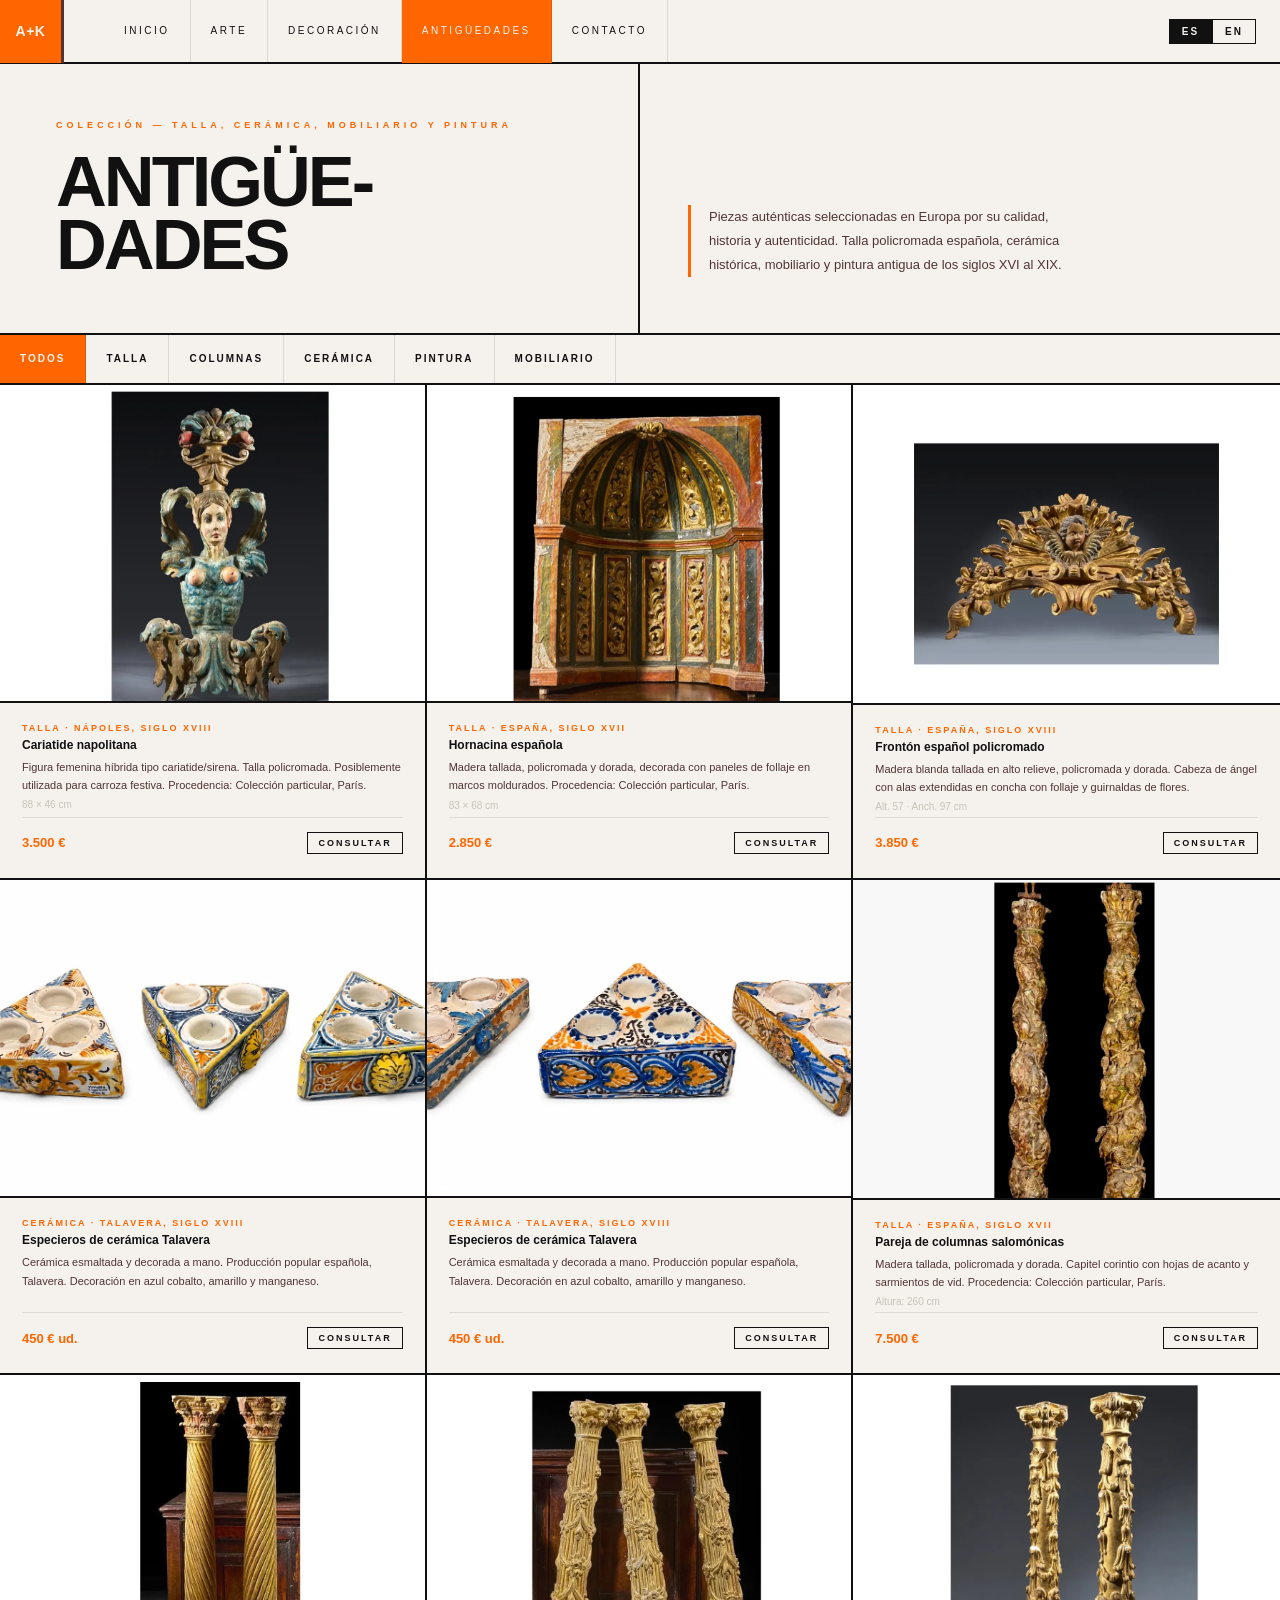
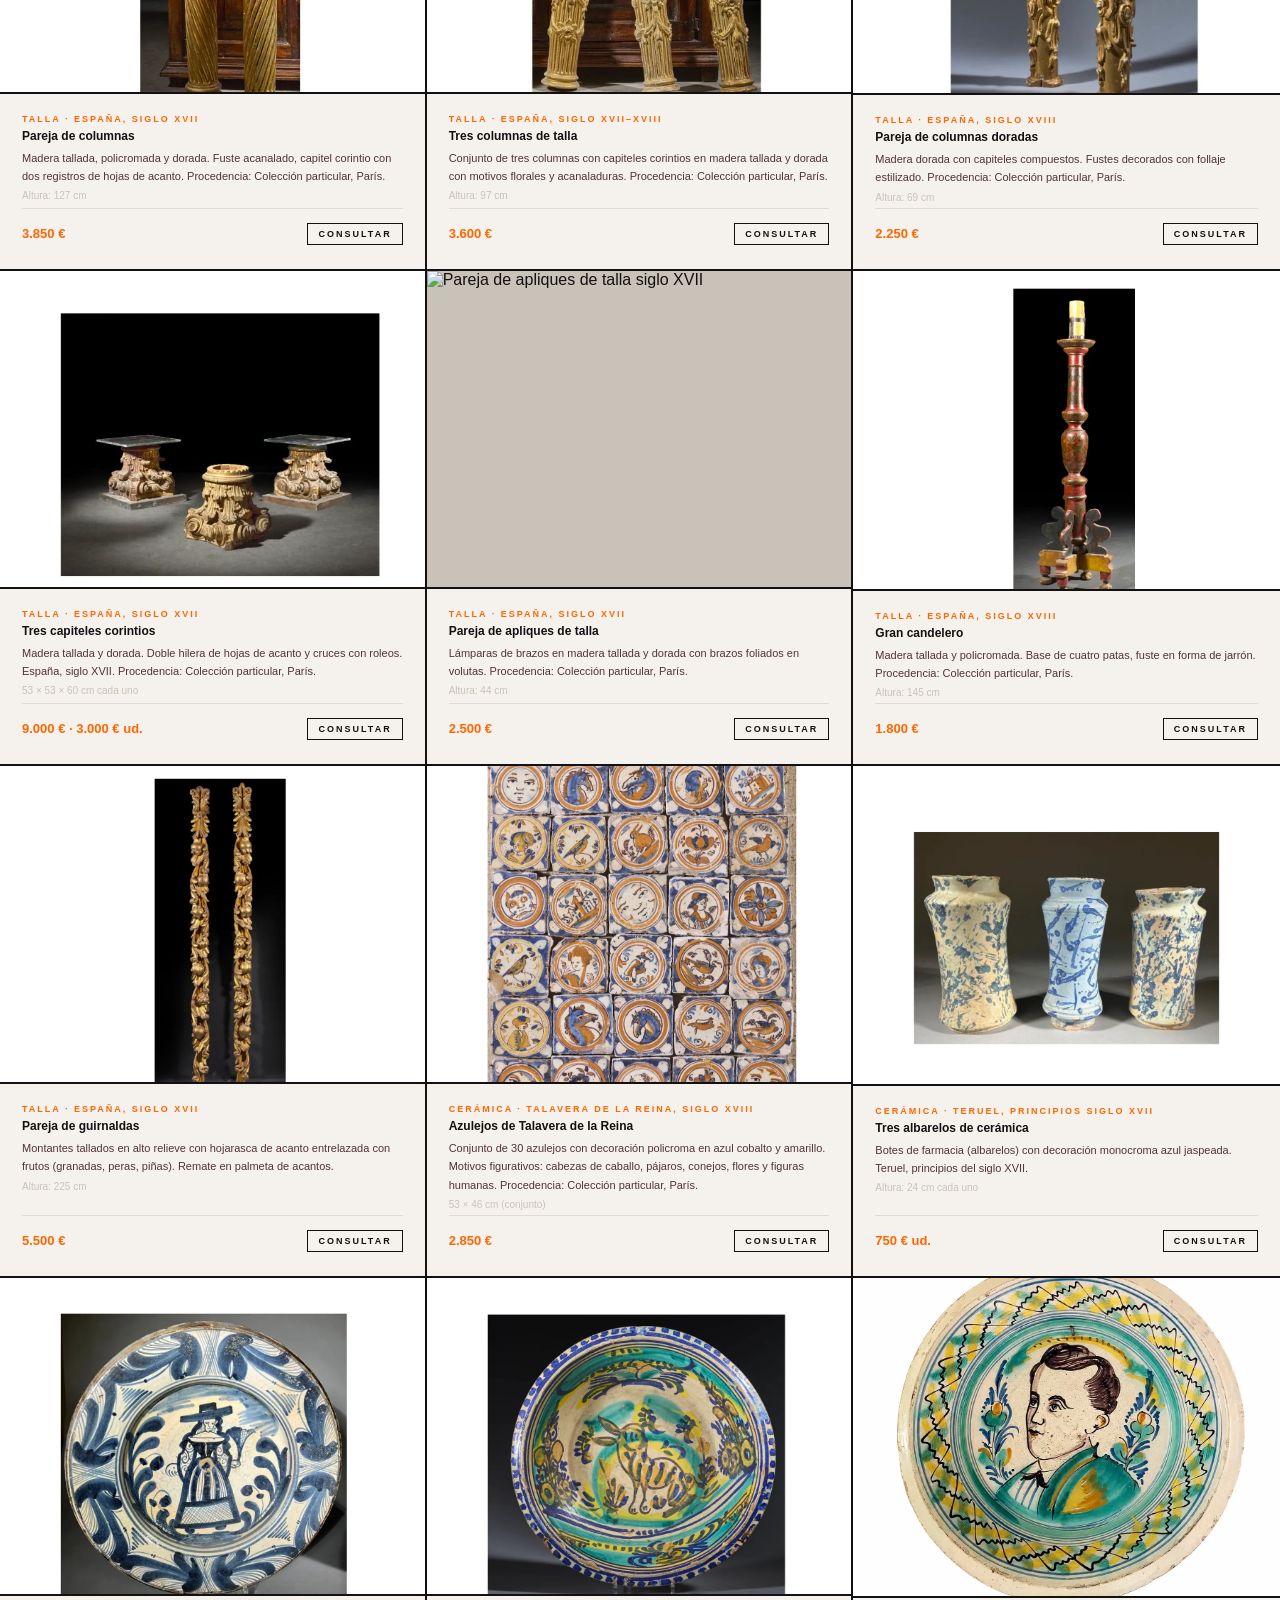
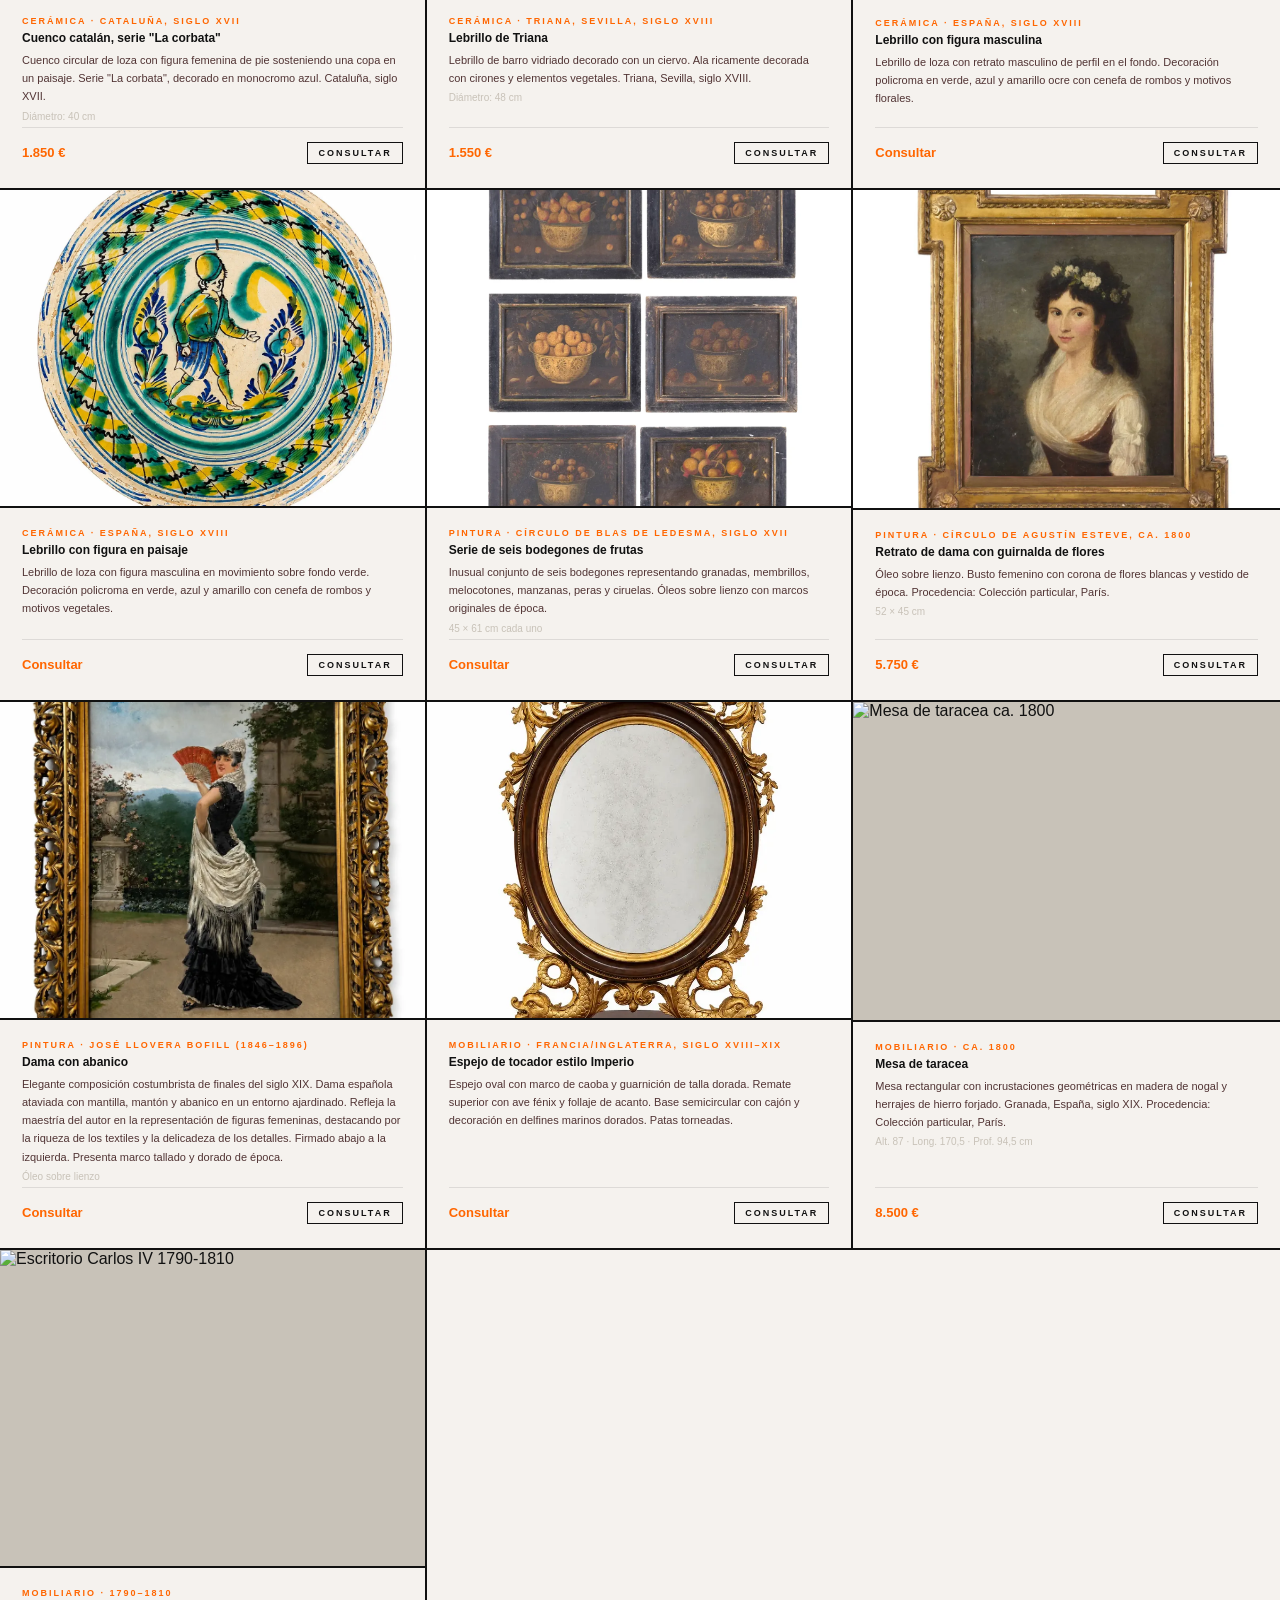
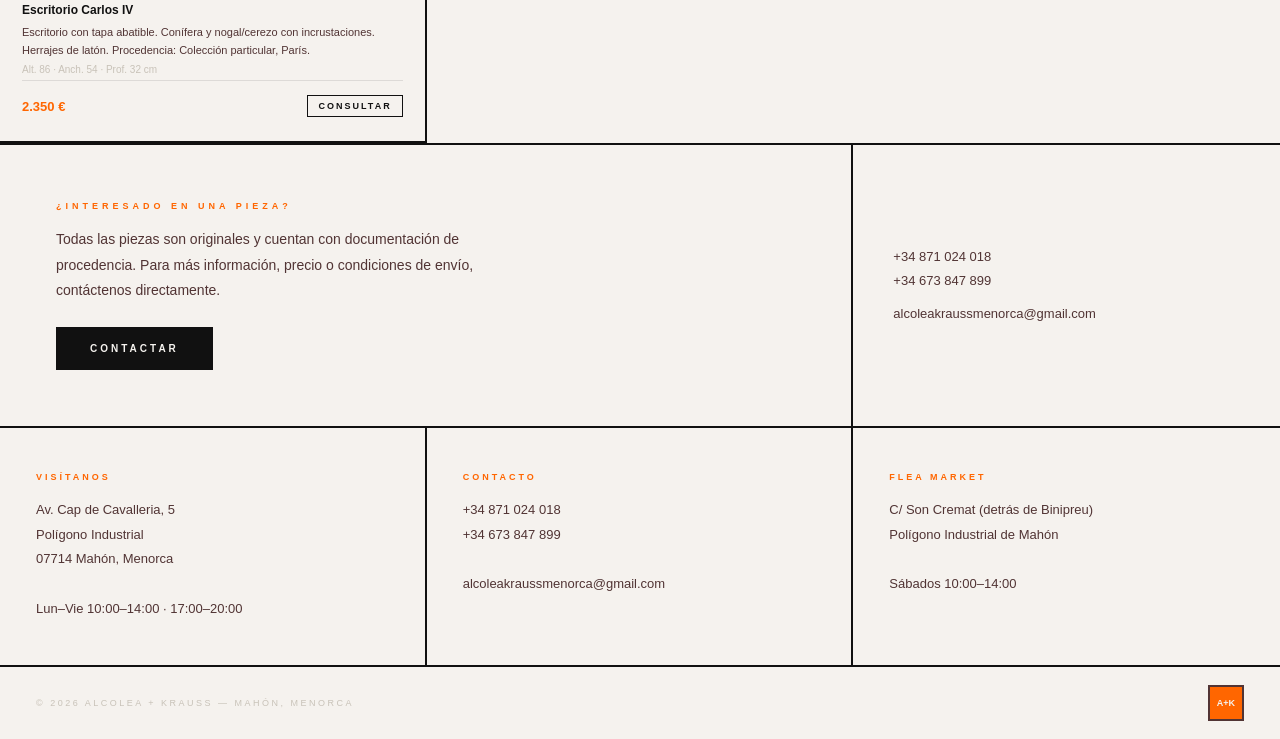
==== antiguedades.html @ 82b9f993 "Update antiguedades.html" ====
<!DOCTYPE html>
<html lang="es">
<head>
<meta charset="UTF-8">
<meta name="viewport" content="width=device-width, initial-scale=1.0">
<title>Antigüedades — Alcolea + Krauss · Mahón, Menorca</title>
<meta name="description" content="Talla policromada española, cerámica histórica, mobiliario y pintura antigua de los siglos XVI al XIX.">
<link rel="stylesheet" href="/style.css">
</head>
<body>

<nav>
  <a class="logo" href="/index.html"><span>A+K</span></a>
  <ul class="nav-links">
    <li><a href="/index.html">Inicio</a></li>
    <li><a href="/arte.html">Arte</a></li>
    <li><a href="/decoracion.html">Decoración</a></li>
    <li><a href="/antiguedades.html" class="active">Antigüedades</a></li>
    <li><a href="/contacto.html">Contacto</a></li>
  </ul>
  <div class="lang-toggle">
    <a href="/antiguedades.html" class="active">ES</a>
    <a href="/en/antiguedades.html">EN</a>
  </div>
</nav>

<section class="page-header">
  <div class="page-header-left">
    <span class="page-eyebrow">Colección — Talla, cerámica, mobiliario y pintura</span>
    <h1 class="page-title">ANTIGÜE­DADES</h1>
  </div>
  <div class="page-header-right">
    <p class="page-desc">Piezas auténticas seleccionadas en Europa por su calidad, historia y autenticidad. Talla policromada española, cerámica histórica, mobiliario y pintura antigua de los siglos XVI al XIX.</p>
  </div>
</section>

<div class="filter-bar">
  <button class="filter-btn active" data-filter="todos">Todos</button>
  <button class="filter-btn" data-filter="talla">Talla</button>
  <button class="filter-btn" data-filter="columnas">Columnas</button>
  <button class="filter-btn" data-filter="ceramica">Cerámica</button>
  <button class="filter-btn" data-filter="pintura">Pintura</button>
  <button class="filter-btn" data-filter="mobiliario">Mobiliario</button>
</div>

<div class="art-grid">

  <div class="art-card" data-cat="talla">
    <div class="art-img"><img src="/252_Talla_figura_1-2.webp" alt="Cariatide napolitana siglo XVIII"></div>
    <div class="art-info">
      <span class="art-cat">Talla · Nápoles, siglo XVIII</span>
      <span class="art-title-plain">Cariatide napolitana</span>
      <span class="art-desc">Figura femenina híbrida tipo cariatide/sirena. Talla policromada. Posiblemente utilizada para carroza festiva. Procedencia: Colección particular, París.</span>
      <span class="art-dims">88 × 46 cm</span>
      <div class="art-footer"><span class="art-price">3.500 €</span><a class="art-inquiry" href="/contacto.html">Consultar</a></div>
    </div>
  </div>

  <div class="art-card" data-cat="talla">
    <div class="art-img"><img src="/261_Hornacina_1.webp" alt="Hornacina española siglo XVII"></div>
    <div class="art-info">
      <span class="art-cat">Talla · España, siglo XVII</span>
      <span class="art-title-plain">Hornacina española</span>
      <span class="art-desc">Madera tallada, policromada y dorada, decorada con paneles de follaje en marcos moldurados. Procedencia: Colección particular, París.</span>
      <span class="art-dims">83 × 68 cm</span>
      <div class="art-footer"><span class="art-price">2.850 €</span><a class="art-inquiry" href="/contacto.html">Consultar</a></div>
    </div>
  </div>

  <div class="art-card" data-cat="talla">
    <div class="art-img"><img src="/Frontal_talla_XVIII_1.webp" alt="Frontón español policromado XVIII"></div>
    <div class="art-info">
      <span class="art-cat">Talla · España, siglo XVIII</span>
      <span class="art-title-plain">Frontón español policromado</span>
      <span class="art-desc">Madera blanda tallada en alto relieve, policromada y dorada. Cabeza de ángel con alas extendidas en concha con follaje y guirnaldas de flores.</span>
      <span class="art-dims">Alt. 57 · Anch. 97 cm</span>
      <div class="art-footer"><span class="art-price">3.850 €</span><a class="art-inquiry" href="/contacto.html">Consultar</a></div>
    </div>
  </div>

  <!-- ESPECIERO TALAVERA 1 -->
  <div class="art-card" data-cat="ceramica">
    <div class="art-img"><img src="/ChatGPT_Image_9_jun_2026__15_29_01.webp" alt="Especieros de cerámica Talavera siglo XVIII"></div>
    <div class="art-info">
      <span class="art-cat">Cerámica · Talavera, siglo XVIII</span>
      <span class="art-title-plain">Especieros de cerámica Talavera</span>
      <span class="art-desc">Cerámica esmaltada y decorada a mano. Producción popular española, Talavera. Decoración en azul cobalto, amarillo y manganeso.</span>
      <div class="art-footer"><span class="art-price">450 € ud.</span><a class="art-inquiry" href="/contacto.html">Consultar</a></div>
    </div>
  </div>

  <!-- ESPECIERO TALAVERA 2 -->
  <div class="art-card" data-cat="ceramica">
    <div class="art-img"><img src="/ChatGPT_Image_9_jun_2026__15_30_14.webp" alt="Especieros de cerámica Talavera siglo XVIII"></div>
    <div class="art-info">
      <span class="art-cat">Cerámica · Talavera, siglo XVIII</span>
      <span class="art-title-plain">Especieros de cerámica Talavera</span>
      <span class="art-desc">Cerámica esmaltada y decorada a mano. Producción popular española, Talavera. Decoración en azul cobalto, amarillo y manganeso.</span>
      <div class="art-footer"><span class="art-price">450 € ud.</span><a class="art-inquiry" href="/contacto.html">Consultar</a></div>
    </div>
  </div>

  <div class="art-card" data-cat="columnas">
    <div class="art-img"><img src="/264_columnas_salomonicas_260_cm_1.webp" alt="Columnas salomónicas siglo XVII"></div>
    <div class="art-info">
      <span class="art-cat">Talla · España, siglo XVII</span>
      <span class="art-title-plain">Pareja de columnas salomónicas</span>
      <span class="art-desc">Madera tallada, policromada y dorada. Capitel corintio con hojas de acanto y sarmientos de vid. Procedencia: Colección particular, París.</span>
      <span class="art-dims">Altura: 260 cm</span>
      <div class="art-footer"><span class="art-price">7.500 €</span><a class="art-inquiry" href="/contacto.html">Consultar</a></div>
    </div>
  </div>

  <div class="art-card" data-cat="columnas">
    <div class="art-img"><img src="/262_Columnas_126_cm_1.webp" alt="Pareja de columnas siglo XVII"></div>
    <div class="art-info">
      <span class="art-cat">Talla · España, siglo XVII</span>
      <span class="art-title-plain">Pareja de columnas</span>
      <span class="art-desc">Madera tallada, policromada y dorada. Fuste acanalado, capitel corintio con dos registros de hojas de acanto. Procedencia: Colección particular, París.</span>
      <span class="art-dims">Altura: 127 cm</span>
      <div class="art-footer"><span class="art-price">3.850 €</span><a class="art-inquiry" href="/contacto.html">Consultar</a></div>
    </div>
  </div>

  <div class="art-card" data-cat="columnas">
    <div class="art-img"><img src="/303_Tres_columnas_1.webp" alt="Tres columnas de talla siglo XVIII"></div>
    <div class="art-info">
      <span class="art-cat">Talla · España, siglo XVII–XVIII</span>
      <span class="art-title-plain">Tres columnas de talla</span>
      <span class="art-desc">Conjunto de tres columnas con capiteles corintios en madera tallada y dorada con motivos florales y acanaladuras. Procedencia: Colección particular, París.</span>
      <span class="art-dims">Altura: 97 cm</span>
      <div class="art-footer"><span class="art-price">3.600 €</span><a class="art-inquiry" href="/contacto.html">Consultar</a></div>
    </div>
  </div>

  <div class="art-card" data-cat="columnas">
    <div class="art-img"><img src="/285_Pareja_columnas_doradas_1.webp" alt="Pareja de columnas doradas siglo XVIII"></div>
    <div class="art-info">
      <span class="art-cat">Talla · España, siglo XVIII</span>
      <span class="art-title-plain">Pareja de columnas doradas</span>
      <span class="art-desc">Madera dorada con capiteles compuestos. Fustes decorados con follaje estilizado. Procedencia: Colección particular, París.</span>
      <span class="art-dims">Altura: 69 cm</span>
      <div class="art-footer"><span class="art-price">2.250 €</span><a class="art-inquiry" href="/contacto.html">Consultar</a></div>
    </div>
  </div>

  <div class="art-card" data-cat="columnas">
    <div class="art-img"><img src="/287_Tres_capiteles_1.webp" alt="Tres capiteles corintios siglo XVII"></div>
    <div class="art-info">
      <span class="art-cat">Talla · España, siglo XVII</span>
      <span class="art-title-plain">Tres capiteles corintios</span>
      <span class="art-desc">Madera tallada y dorada. Doble hilera de hojas de acanto y cruces con roleos. España, siglo XVII. Procedencia: Colección particular, París.</span>
      <span class="art-dims">53 × 53 × 60 cm cada uno</span>
      <div class="art-footer"><span class="art-price">9.000 € · 3.000 € ud.</span><a class="art-inquiry" href="/contacto.html">Consultar</a></div>
    </div>
  </div>

  <div class="art-card" data-cat="talla">
    <div class="art-img"><img src="/290_Apliques_talla.webp" alt="Pareja de apliques de talla siglo XVII"></div>
    <div class="art-info">
      <span class="art-cat">Talla · España, siglo XVII</span>
      <span class="art-title-plain">Pareja de apliques de talla</span>
      <span class="art-desc">Lámparas de brazos en madera tallada y dorada con brazos foliados en volutas. Procedencia: Colección particular, París.</span>
      <span class="art-dims">Altura: 44 cm</span>
      <div class="art-footer"><span class="art-price">2.500 €</span><a class="art-inquiry" href="/contacto.html">Consultar</a></div>
    </div>
  </div>

  <div class="art-card" data-cat="talla">
    <div class="art-img"><img src="/268_Candelero_1.webp" alt="Gran candelero siglo XVIII"></div>
    <div class="art-info">
      <span class="art-cat">Talla · España, siglo XVIII</span>
      <span class="art-title-plain">Gran candelero</span>
      <span class="art-desc">Madera tallada y policromada. Base de cuatro patas, fuste en forma de jarrón. Procedencia: Colección particular, París.</span>
      <span class="art-dims">Altura: 145 cm</span>
      <div class="art-footer"><span class="art-price">1.800 €</span><a class="art-inquiry" href="/contacto.html">Consultar</a></div>
    </div>
  </div>

  <div class="art-card" data-cat="talla">
    <div class="art-img"><img src="/2673_elementos_decorativos_1.webp" alt="Pareja de guirnaldas siglo XVII"></div>
    <div class="art-info">
      <span class="art-cat">Talla · España, siglo XVII</span>
      <span class="art-title-plain">Pareja de guirnaldas</span>
      <span class="art-desc">Montantes tallados en alto relieve con hojarasca de acanto entrelazada con frutos (granadas, peras, piñas). Remate en palmeta de acantos.</span>
      <span class="art-dims">Altura: 225 cm</span>
      <div class="art-footer"><span class="art-price">5.500 €</span><a class="art-inquiry" href="/contacto.html">Consultar</a></div>
    </div>
  </div>

  <div class="art-card" data-cat="ceramica">
    <div class="art-img"><img src="/278_Azulejos_Talavera.webp" alt="Azulejos de Talavera siglo XVIII"></div>
    <div class="art-info">
      <span class="art-cat">Cerámica · Talavera de la Reina, siglo XVIII</span>
      <span class="art-title-plain">Azulejos de Talavera de la Reina</span>
      <span class="art-desc">Conjunto de 30 azulejos con decoración policroma en azul cobalto y amarillo. Motivos figurativos: cabezas de caballo, pájaros, conejos, flores y figuras humanas. Procedencia: Colección particular, París.</span>
      <span class="art-dims">53 × 46 cm (conjunto)</span>
      <div class="art-footer"><span class="art-price">2.850 €</span><a class="art-inquiry" href="/contacto.html">Consultar</a></div>
    </div>
  </div>

  <div class="art-card" data-cat="ceramica">
    <div class="art-img"><img src="/Albarelos_Teruel_XVII.webp" alt="Tres albarelos de cerámica siglo XVII"></div>
    <div class="art-info">
      <span class="art-cat">Cerámica · Teruel, principios siglo XVII</span>
      <span class="art-title-plain">Tres albarelos de cerámica</span>
      <span class="art-desc">Botes de farmacia (albarelos) con decoración monocroma azul jaspeada. Teruel, principios del siglo XVII.</span>
      <span class="art-dims">Altura: 24 cm cada uno</span>
      <div class="art-footer"><span class="art-price">750 € ud.</span><a class="art-inquiry" href="/contacto.html">Consultar</a></div>
    </div>
  </div>

  <div class="art-card" data-cat="ceramica">
    <div class="art-img"><img src="/Cuenco_Catalan_XVII.webp" alt="Cuenco catalán serie La corbata siglo XVII"></div>
    <div class="art-info">
      <span class="art-cat">Cerámica · Cataluña, siglo XVII</span>
      <span class="art-title-plain">Cuenco catalán, serie "La corbata"</span>
      <span class="art-desc">Cuenco circular de loza con figura femenina de pie sosteniendo una copa en un paisaje. Serie "La corbata", decorado en monocromo azul. Cataluña, siglo XVII.</span>
      <span class="art-dims">Diámetro: 40 cm</span>
      <div class="art-footer"><span class="art-price">1.850 €</span><a class="art-inquiry" href="/contacto.html">Consultar</a></div>
    </div>
  </div>

  <div class="art-card" data-cat="ceramica">
    <div class="art-img"><img src="/Lebrillo_Talavera_XVIII.webp" alt="Lebrillo de Triana siglo XVIII"></div>
    <div class="art-info">
      <span class="art-cat">Cerámica · Triana, Sevilla, siglo XVIII</span>
      <span class="art-title-plain">Lebrillo de Triana</span>
      <span class="art-desc">Lebrillo de barro vidriado decorado con un ciervo. Ala ricamente decorada con cirones y elementos vegetales. Triana, Sevilla, siglo XVIII.</span>
      <span class="art-dims">Diámetro: 48 cm</span>
      <div class="art-footer"><span class="art-price">1.550 €</span><a class="art-inquiry" href="/contacto.html">Consultar</a></div>
    </div>
  </div>

  <div class="art-card" data-cat="ceramica">
    <div class="art-img"><img src="/lebrillo033.webp" alt="Lebrillo español con figura masculina siglo XVIII"></div>
    <div class="art-info">
      <span class="art-cat">Cerámica · España, siglo XVIII</span>
      <span class="art-title-plain">Lebrillo con figura masculina</span>
      <span class="art-desc">Lebrillo de loza con retrato masculino de perfil en el fondo. Decoración policroma en verde, azul y amarillo ocre con cenefa de rombos y motivos florales.</span>
      <div class="art-footer"><span class="art-price">Consultar</span><a class="art-inquiry" href="/contacto.html">Consultar</a></div>
    </div>
  </div>

  <div class="art-card" data-cat="ceramica">
    <div class="art-img"><img src="/lebrillooo4.webp" alt="Lebrillo español con figura en paisaje siglo XVIII"></div>
    <div class="art-info">
      <span class="art-cat">Cerámica · España, siglo XVIII</span>
      <span class="art-title-plain">Lebrillo con figura en paisaje</span>
      <span class="art-desc">Lebrillo de loza con figura masculina en movimiento sobre fondo verde. Decoración policroma en verde, azul y amarillo con cenefa de rombos y motivos vegetales.</span>
      <div class="art-footer"><span class="art-price">Consultar</span><a class="art-inquiry" href="/contacto.html">Consultar</a></div>
    </div>
  </div>

  <div class="art-card" data-cat="pintura">
    <div class="art-img"><img src="/bodegones.webp" alt="Serie de seis bodegones de frutas siglo XVII"></div>
    <div class="art-info">
      <span class="art-cat">Pintura · Círculo de Blas de Ledesma, siglo XVII</span>
      <span class="art-title-plain">Serie de seis bodegones de frutas</span>
      <span class="art-desc">Inusual conjunto de seis bodegones representando granadas, membrillos, melocotones, manzanas, peras y ciruelas. Óleos sobre lienzo con marcos originales de época.</span>
      <span class="art-dims">45 × 61 cm cada uno</span>
      <div class="art-footer"><span class="art-price">Consultar</span><a class="art-inquiry" href="/contacto.html">Consultar</a></div>
    </div>
  </div>

  <div class="art-card" data-cat="pintura">
    <div class="art-img"><img src="/224_Agustin_Esteve.webp" alt="Retrato de dama con guirnalda ca. 1800"></div>
    <div class="art-info">
      <span class="art-cat">Pintura · Círculo de Agustín Esteve, ca. 1800</span>
      <span class="art-title-plain">Retrato de dama con guirnalda de flores</span>
      <span class="art-desc">Óleo sobre lienzo. Busto femenino con corona de flores blancas y vestido de época. Procedencia: Colección particular, París.</span>
      <span class="art-dims">52 × 45 cm</span>
      <div class="art-footer"><span class="art-price">5.750 €</span><a class="art-inquiry" href="/contacto.html">Consultar</a></div>
    </div>
  </div>

  <div class="art-card" data-cat="pintura">
    <div class="art-img"><img src="/ChatGPT_Image_9_jun_2026__15_27_34.webp" alt="José Llovera Bofill - Dama con abanico"></div>
    <div class="art-info">
      <span class="art-cat">Pintura · José Llovera Bofill (1846–1896)</span>
      <span class="art-title-plain">Dama con abanico</span>
      <span class="art-desc">Elegante composición costumbrista de finales del siglo XIX. Dama española ataviada con mantilla, mantón y abanico en un entorno ajardinado. Refleja la maestría del autor en la representación de figuras femeninas, destacando por la riqueza de los textiles y la delicadeza de los detalles. Firmado abajo a la izquierda. Presenta marco tallado y dorado de época.</span>
      <span class="art-dims">Óleo sobre lienzo</span>
      <div class="art-footer"><span class="art-price">Consultar</span><a class="art-inquiry" href="/contacto.html">Consultar</a></div>
    </div>
  </div>

  <div class="art-card" data-cat="mobiliario">
    <div class="art-img"><img src="/ChatGPT_Image_8_jun_2026__19_26_58.webp" alt="Espejo de tocador estilo Imperio siglo XVIII-XIX"></div>
    <div class="art-info">
      <span class="art-cat">Mobiliario · Francia/Inglaterra, siglo XVIII–XIX</span>
      <span class="art-title-plain">Espejo de tocador estilo Imperio</span>
      <span class="art-desc">Espejo oval con marco de caoba y guarnición de talla dorada. Remate superior con ave fénix y follaje de acanto. Base semicircular con cajón y decoración en delfines marinos dorados. Patas torneadas.</span>
      <div class="art-footer"><span class="art-price">Consultar</span><a class="art-inquiry" href="/contacto.html">Consultar</a></div>
    </div>
  </div>

  <div class="art-card" data-cat="mobiliario">
    <div class="art-img"><img src="/310_Mesa_taracea.webp" alt="Mesa de taracea ca. 1800"></div>
    <div class="art-info">
      <span class="art-cat">Mobiliario · Ca. 1800</span>
      <span class="art-title-plain">Mesa de taracea</span>
      <span class="art-desc">Mesa rectangular con incrustaciones geométricas en madera de nogal y herrajes de hierro forjado. Granada, España, siglo XIX. Procedencia: Colección particular, París.</span>
      <span class="art-dims">Alt. 87 · Long. 170,5 · Prof. 94,5 cm</span>
      <div class="art-footer"><span class="art-price">8.500 €</span><a class="art-inquiry" href="/contacto.html">Consultar</a></div>
    </div>
  </div>

  <div class="art-card" data-cat="mobiliario">
    <div class="art-img"><img src="/325_Escritorio_pe.webp" alt="Escritorio Carlos IV 1790-1810"></div>
    <div class="art-info">
      <span class="art-cat">Mobiliario · 1790–1810</span>
      <span class="art-title-plain">Escritorio Carlos IV</span>
      <span class="art-desc">Escritorio con tapa abatible. Conífera y nogal/cerezo con incrustaciones. Herrajes de latón. Procedencia: Colección particular, París.</span>
      <span class="art-dims">Alt. 86 · Anch. 54 · Prof. 32 cm</span>
      <div class="art-footer"><span class="art-price">2.350 €</span><a class="art-inquiry" href="/contacto.html">Consultar</a></div>
    </div>
  </div>

</div>

<section class="contact-strip">
  <div class="contact-text">
    <span class="contact-label">¿Interesado en una pieza?</span>
    <p class="contact-body">Todas las piezas son originales y cuentan con documentación de procedencia. Para más información, precio o condiciones de envío, contáctenos directamente.</p>
    <a class="contact-cta" href="/contacto.html">Contactar</a>
  </div>
  <div class="contact-side">
    <p class="contact-detail">+34 871 024 018<br>+34 673 847 899</p>
    <p class="contact-detail">alcoleakraussmenorca@gmail.com</p>
  </div>
</section>

<footer>
  <div class="footer-grid">
    <div class="footer-col"><span class="footer-label">Visítanos</span><p class="footer-text">Av. Cap de Cavalleria, 5<br>Polígono Industrial<br>07714 Mahón, Menorca<br><br>Lun–Vie 10:00–14:00 · 17:00–20:00</p></div>
    <div class="footer-col"><span class="footer-label">Contacto</span><p class="footer-text">+34 871 024 018<br>+34 673 847 899<br><br>alcoleakraussmenorca@gmail.com</p></div>
    <div class="footer-col"><span class="footer-label">Flea Market</span><p class="footer-text">C/ Son Cremat (detrás de Binipreu)<br>Polígono Industrial de Mahón<br><br>Sábados 10:00–14:00</p></div>
  </div>
  <div class="footer-bottom">
    <span class="footer-bottom-text">© 2026 Alcolea + Krauss — Mahón, Menorca</span>
    <a href="/index.html" class="footer-logo"><span>A+K</span></a>
  </div>
</footer>

<script>
  const btns = document.querySelectorAll('.filter-btn');
  const cards = document.querySelectorAll('.art-card');
  btns.forEach(btn => {
    btn.addEventListener('click', () => {
      btns.forEach(b => b.classList.remove('active'));
      btn.classList.add('active');
      const filter = btn.dataset.filter;
      cards.forEach(card => {
        card.style.display = (filter === 'todos' || card.dataset.cat === filter) ? '' : 'none';
      });
    });
  });
</script>

</body>
</html>
---- style.css ----
*, *::before, *::after { box-sizing: border-box; margin: 0; padding: 0; }
:root { --orange: #FF6600; --burgundy: #513434; --black: #111111; --white: #F5F2EE; --mid: #C8C2B8; --light: #E8E4DE; }
html { scroll-behavior: smooth; }
body { font-family: 'Helvetica Neue', Helvetica, Arial, sans-serif; background: var(--white); color: var(--black); overflow-x: hidden; }
nav { display: flex; align-items: center; height: 64px; border-bottom: 2px solid var(--black); background: var(--white); position: sticky; top: 0; z-index: 100; }
.logo { width: 64px; height: 64px; min-width: 64px; background: var(--orange); border-right: 3px solid var(--burgundy); display: flex; align-items: center; justify-content: center; flex-shrink: 0; text-decoration: none; }
.logo span { font-weight: 900; font-size: 14px; color: var(--white); letter-spacing: 0.5px; }
.nav-links { display: flex; list-style: none; margin-left: 40px; flex: 1; }
.nav-links a { display: block; padding: 0 20px; height: 64px; line-height: 64px; font-size: 10px; font-weight: 500; letter-spacing: 2.5px; text-transform: uppercase; color: var(--black); text-decoration: none; border-right: 1px solid rgba(17,17,17,0.12); transition: background 0.12s, color 0.12s; }
.nav-links a:hover, .nav-links a.active { background: var(--orange); color: var(--white); }
.lang-toggle { display: flex; font-size: 10px; font-weight: 700; letter-spacing: 2px; margin-right: 24px; }
.lang-toggle a { padding: 6px 12px; border: 1px solid var(--black); text-decoration: none; color: var(--black); transition: background 0.12s, color 0.12s; }
.lang-toggle a.active { background: var(--black); color: var(--white); }
.lang-toggle a:hover:not(.active) { background: var(--orange); color: var(--white); border-color: var(--orange); }
.page-header { display: grid; grid-template-columns: 1fr 1fr; border-bottom: 2px solid var(--black); }
.page-header-left { padding: 56px; border-right: 2px solid var(--black); }
.page-eyebrow { font-size: 9px; letter-spacing: 4px; text-transform: uppercase; color: var(--orange); font-weight: 700; display: block; margin-bottom: 20px; }
.page-title { font-size: clamp(40px, 5.5vw, 72px); font-weight: 900; letter-spacing: -3px; line-height: 0.9; color: var(--black); }
.page-header-right { padding: 56px 48px; display: flex; flex-direction: column; justify-content: flex-end; }
.page-desc { font-size: 13px; line-height: 1.85; color: var(--burgundy); max-width: 380px; border-left: 3px solid var(--orange); padding-left: 18px; }
.filter-bar { display: flex; border-bottom: 2px solid var(--black); overflow-x: auto; }
.filter-btn { padding: 0 20px; height: 48px; line-height: 48px; font-size: 10px; font-weight: 700; letter-spacing: 2px; text-transform: uppercase; border: none; background: none; cursor: pointer; border-right: 1px solid rgba(17,17,17,0.12); white-space: nowrap; transition: background 0.12s, color 0.12s; color: var(--black); font-family: inherit; }
.filter-btn:hover, .filter-btn.active { background: var(--orange); color: var(--white); }
.art-grid { display: grid; grid-template-columns: repeat(3, 1fr); }
.art-card { border-right: 2px solid var(--black); border-bottom: 2px solid var(--black); cursor: pointer; transition: background 0.12s; display: flex; flex-direction: column; }
.art-card:nth-child(3n) { border-right: none; }
.art-card:hover { background: var(--light); }
.art-img { width: 100%; aspect-ratio: 4/3; background: var(--mid); display: flex; align-items: center; justify-content: center; border-bottom: 2px solid var(--black); overflow: hidden; }
.art-img img { width: 100%; height: 100%; object-fit: cover; object-position: center; }
.thumb-strip { display: flex; border-top: 1px solid rgba(17,17,17,0.1); }
.thumb { flex: 1; aspect-ratio: 1; background: var(--light); overflow: hidden; border-right: 1px solid rgba(17,17,17,0.1); }
.thumb:last-child { border-right: none; }
.thumb img { width: 100%; height: 100%; object-fit: cover; }
.art-info { padding: 20px 22px 24px; flex: 1; display: flex; flex-direction: column; gap: 5px; }
.art-cat { font-size: 9px; letter-spacing: 2px; text-transform: uppercase; color: var(--orange); font-weight: 700; }
.art-artist { font-size: 11px; font-weight: 900; letter-spacing: 1.5px; text-transform: uppercase; color: var(--black); }
.art-dates { font-size: 10px; color: var(--mid); font-weight: 500; }
.art-title { font-size: 13px; font-style: italic; color: var(--burgundy); line-height: 1.4; margin-top: 2px; }
.art-title-plain { font-size: 12px; font-weight: 900; color: var(--black); line-height: 1.25; }
.art-technique { font-size: 11px; color: var(--burgundy); line-height: 1.5; }
.art-dims { font-size: 10px; color: var(--mid); font-weight: 500; }
.art-edition { font-size: 10px; color: var(--burgundy); font-style: italic; }
.art-desc { font-size: 11px; color: var(--burgundy); line-height: 1.65; }
.art-footer { display: flex; justify-content: space-between; align-items: center; margin-top: auto; padding-top: 14px; border-top: 1px solid rgba(17,17,17,0.1); }
.art-price { font-size: 13px; font-weight: 900; color: var(--orange); }
.art-inquiry { font-size: 9px; font-weight: 700; letter-spacing: 2px; text-transform: uppercase; color: var(--black); border: 1px solid var(--black); padding: 5px 10px; text-decoration: none; transition: background 0.12s, color 0.12s; display: inline-block; }
.art-card:hover .art-inquiry { background: var(--orange); color: var(--white); border-color: var(--orange); }
.contact-strip { display: grid; grid-template-columns: 2fr 1fr; border-top: 2px solid var(--black); }
.contact-text { padding: 56px; border-right: 2px solid var(--black); }
.contact-label { font-size: 9px; letter-spacing: 4px; text-transform: uppercase; color: var(--orange); font-weight: 700; display: block; margin-bottom: 16px; }
.contact-body { font-size: 14px; line-height: 1.8; color: var(--burgundy); max-width: 480px; }
.contact-cta { display: inline-block; margin-top: 24px; padding: 14px 32px; background: var(--black); color: var(--white); font-size: 10px; font-weight: 700; letter-spacing: 3px; text-transform: uppercase; text-decoration: none; border: 2px solid var(--black); transition: background 0.12s; }
.contact-cta:hover { background: var(--orange); border-color: var(--orange); }
.contact-side { padding: 56px 40px; display: flex; flex-direction: column; justify-content: center; gap: 8px; }
.contact-detail { font-size: 13px; line-height: 1.9; color: var(--burgundy); }
footer { border-top: 2px solid var(--black); background: var(--white); }
.footer-grid { display: grid; grid-template-columns: 1fr 1fr 1fr; }
.footer-col { padding: 44px 36px; border-right: 2px solid var(--black); }
.footer-col:last-child { border-right: none; }
.footer-label { font-size: 9px; letter-spacing: 3px; text-transform: uppercase; color: var(--orange); font-weight: 700; display: block; margin-bottom: 16px; }
.footer-text { font-size: 13px; line-height: 1.9; color: var(--burgundy); }
.footer-bottom { border-top: 2px solid var(--black); padding: 18px 36px; display: flex; justify-content: space-between; align-items: center; background: var(--white); }
.footer-bottom-text { font-size: 9px; letter-spacing: 2.5px; text-transform: uppercase; color: var(--mid); }
.footer-logo { width: 36px; height: 36px; background: var(--orange); border: 2px solid var(--burgundy); display: flex; align-items: center; justify-content: center; text-decoration: none; }
.footer-logo span { font-size: 9px; font-weight: 900; color: var(--white); }
.hero { display: grid; grid-template-columns: 1fr 1fr; min-height: calc(100vh - 64px); border-bottom: 2px solid var(--black); }
.hero-left { padding: 72px 56px; display: flex; flex-direction: column; justify-content: center; align-items: flex-start; border-right: 2px solid var(--black); gap: 36px; }
.hero-eyebrow { font-size: 10px; letter-spacing: 3.5px; text-transform: uppercase; color: var(--burgundy); font-weight: 500; }
.hero-tagline { font-size: clamp(36px, 4.5vw, 58px); font-weight: 900; line-height: 1; letter-spacing: -2px; color: var(--black); }
.hero-tagline .accent { color: var(--orange); }
.hero-subtitle { font-size: 13px; line-height: 1.85; color: var(--burgundy); max-width: 340px; border-left: 3px solid var(--orange); padding-left: 18px; }
.hero-cta { display: inline-block; padding: 15px 36px; background: var(--black); color: var(--white); font-size: 10px; font-weight: 700; letter-spacing: 3px; text-transform: uppercase; text-decoration: none; border: 2px solid var(--black); transition: background 0.12s; }
.hero-cta:hover { background: var(--orange); border-color: var(--orange); }
.hero-right { display: grid; grid-template-rows: 2fr 1fr; }
.hero-img-main { background: var(--burgundy); border-bottom: 2px solid var(--black); min-height: 280px; }
.hero-img-row { display: grid; grid-template-columns: 1fr 1fr; }
.img-cell { background: var(--mid); min-height: 160px; }
.img-cell:first-child { border-right: 2px solid var(--black); }
.categories { display: grid; grid-template-columns: repeat(3, 1fr); border-bottom: 2px solid var(--black); }
.cat-item { padding: 44px 36px; border-right: 2px solid var(--black); transition: background 0.12s; display: flex; flex-direction: column; gap: 12px; text-decoration: none; }
.cat-item:last-child { border-right: none; }
.cat-item:hover { background: var(--orange); }
.cat-item:hover .cat-num, .cat-item:hover .cat-title, .cat-item:hover .cat-desc, .cat-item:hover .cat-arrow { color: var(--white); }
.cat-num { font-size: 9px; letter-spacing: 3px; color: var(--mid); font-weight: 700; }
.cat-title { font-size: 26px; font-weight: 900; letter-spacing: -0.5px; color: var(--black); line-height: 1; }
.cat-desc { font-size: 12px; line-height: 1.75; color: var(--burgundy); flex: 1; }
.cat-arrow { font-size: 20px; color: var(--black); align-self: flex-end; }
.about { display: grid; grid-template-columns: 3fr 1fr; border-bottom: 2px solid var(--black); }
.about-text { padding: 72px 56px; border-right: 2px solid var(--black); }
.about-label { font-size: 9px; letter-spacing: 4px; text-transform: uppercase; color: var(--orange); font-weight: 700; display: block; margin-bottom: 28px; }
.about-body { font-size: 15px; line-height: 1.9; color: var(--burgundy); max-width: 520px; }
.about-body strong { color: var(--black); font-weight: 700; }
.about-side { display: flex; flex-direction: column; }
.about-stat { flex: 1; padding: 36px 32px; border-bottom: 2px solid var(--black); display: flex; flex-direction: column; justify-content: center; }
.about-stat:last-child { border-bottom: none; }
.stat-num { font-size: 40px; font-weight: 900; color: var(--orange); line-height: 1; letter-spacing: -2px; }
.stat-label { font-size: 9px; letter-spacing: 2.5px; text-transform: uppercase; color: var(--burgundy); font-weight: 700; margin-top: 6px; }
@keyframes fadeUp { from { opacity: 0; transform: translateY(14px); } to { opacity: 1; transform: translateY(0); } }
.hero-eyebrow { animation: fadeUp 0.4s 0.00s ease both; }
.hero-tagline { animation: fadeUp 0.4s 0.08s ease both; }
.hero-subtitle { animation: fadeUp 0.4s 0.16s ease both; }
.hero-cta { animation: fadeUp 0.4s 0.24s ease both; }
.contact-main { display: grid; grid-template-columns: 1fr 1fr; border-bottom: 2px solid var(--black); }
.form-section { padding: 64px 56px; border-right: 2px solid var(--black); }
.form-label-section { font-size: 9px; letter-spacing: 4px; text-transform: uppercase; color: var(--orange); font-weight: 700; display: block; margin-bottom: 32px; }
.form-group { margin-bottom: 24px; }
.form-group label { display: block; font-size: 10px; font-weight: 700; letter-spacing: 2px; text-transform: uppercase; color: var(--burgundy); margin-bottom: 8px; }
.form-group input, .form-group select, .form-group textarea { width: 100%; padding: 14px 16px; font-family: 'Helvetica Neue', Helvetica, Arial, sans-serif; font-size: 13px; color: var(--black); background: var(--white); border: 2px solid var(--black); outline: none; transition: border-color 0.12s; appearance: none; -webkit-appearance: none; }
.form-group input:focus, .form-group select:focus, .form-group textarea:focus { border-color: var(--orange); }
.form-group textarea { resize: vertical; min-height: 120px; }
.form-group select { background-image: url("data:image/svg+xml,%3Csvg xmlns='http://www.w3.org/2000/svg' width='12' height='8' viewBox='0 0 12 8'%3E%3Cpath d='M1 1l5 5 5-5' stroke='%23111' stroke-width='2' fill='none'/%3E%3C/svg%3E"); background-repeat: no-repeat; background-position: right 16px center; padding-right: 40px; cursor: pointer; }
.form-row { display: grid; grid-template-columns: 1fr 1fr; gap: 16px; }
.form-submit { width: 100%; padding: 18px; background: var(--black); color: var(--white); font-family: 'Helvetica Neue', Helvetica, Arial, sans-serif; font-size: 11px; font-weight: 700; letter-spacing: 3px; text-transform: uppercase; border: 2px solid var(--black); cursor: pointer; transition: background 0.12s; margin-top: 8px; }
.form-submit:hover { background: var(--orange); border-color: var(--orange); }
.info-section { display: flex; flex-direction: column; }
.info-block { padding: 36px 48px; border-bottom: 2px solid var(--black); }
.info-block:last-child { border-bottom: none; flex: 1; }
.info-block-label { font-size: 9px; letter-spacing: 3px; text-transform: uppercase; color: var(--orange); font-weight: 700; display: block; margin-bottom: 14px; }
.info-block-text { font-size: 14px; line-height: 2; color: var(--burgundy); }
.info-block-text a { color: var(--burgundy); text-decoration: none; border-bottom: 1px solid var(--mid); transition: border-color 0.12s, color 0.12s; }
.info-block-text a:hover { border-color: var(--orange); color: var(--orange); }
.hours-grid { display: grid; grid-template-columns: auto 1fr; gap: 4px 20px; font-size: 13px; color: var(--burgundy); line-height: 2; }
.hours-day { font-weight: 700; color: var(--black); }
.lang-badges { display: flex; gap: 8px; flex-wrap: wrap; margin-top: 12px; }
.lang-badge { padding: 5px 14px; border: 1px solid var(--black); font-size: 10px; font-weight: 700; letter-spacing: 2px; text-transform: uppercase; color: var(--black); }
.map-section { border-top: 2px solid var(--black); background: var(--light); display: flex; align-items: center; justify-content: center; min-height: 200px; }
.map-inner { text-align: center; }
.map-label { font-size: 9px; letter-spacing: 4px; text-transform: uppercase; color: var(--burgundy); font-weight: 700; display: block; margin-bottom: 8px; }
.map-address { font-size: 13px; color: var(--burgundy); line-height: 1.7; }
.flea-strip { display: grid; grid-template-columns: 1fr 1fr; border-top: 2px solid var(--black); }
.flea-left { padding: 48px 56px; border-right: 2px solid var(--black); }
.flea-right { padding: 48px 48px; background: var(--burgundy); }
.flea-label { font-size: 9px; letter-spacing: 4px; text-transform: uppercase; color: var(--orange); font-weight: 700; display: block; margin-bottom: 16px; }
.flea-title { font-size: 28px; font-weight: 900; letter-spacing: -1px; color: var(--black); line-height: 1; margin-bottom: 16px; }
.flea-text { font-size: 13px; line-height: 1.85; color: var(--burgundy); }
.flea-right-label { font-size: 9px; letter-spacing: 4px; text-transform: uppercase; color: var(--mid); font-weight: 700; display: block; margin-bottom: 16px; }
.flea-right-title { font-size: 22px; font-weight: 900; color: var(--white); line-height: 1.1; margin-bottom: 12px; }
.flea-right-text { font-size: 13px; line-height: 1.85; color: var(--mid); }
.flea-badge { display: inline-block; margin-top: 20px; padding: 10px 24px; background: var(--orange); color: var(--white); font-size: 10px; font-weight: 700; letter-spacing: 2px; text-transform: uppercase; }
@media (max-width: 768px) {
  .page-header, .hero, .about, .contact-main, .flea-strip { grid-template-columns: 1fr; }
  .page-header-left, .hero-left, .about-text, .form-section, .flea-left { border-right: none; border-bottom: 2px solid var(--black); }
  .hero-right { display: none; }
  .categories { grid-template-columns: 1fr; }
  .cat-item { border-right: none; border-bottom: 2px solid var(--black); }
  .art-grid { grid-template-columns: 1fr 1fr; }
  .art-card:nth-child(3n) { border-right: 2px solid var(--black); }
  .art-card:nth-child(2n) { border-right: none; }
  .contact-strip { grid-template-columns: 1fr; }
  .contact-text { border-right: none; border-bottom: 2px solid var(--black); }
  .footer-grid { grid-template-columns: 1fr; }
  .footer-col { border-right: none; border-bottom: 2px solid var(--black); }
  .nav-links { display: none; }
}
@media (max-width: 480px) {
  .art-grid { grid-template-columns: 1fr; }
}
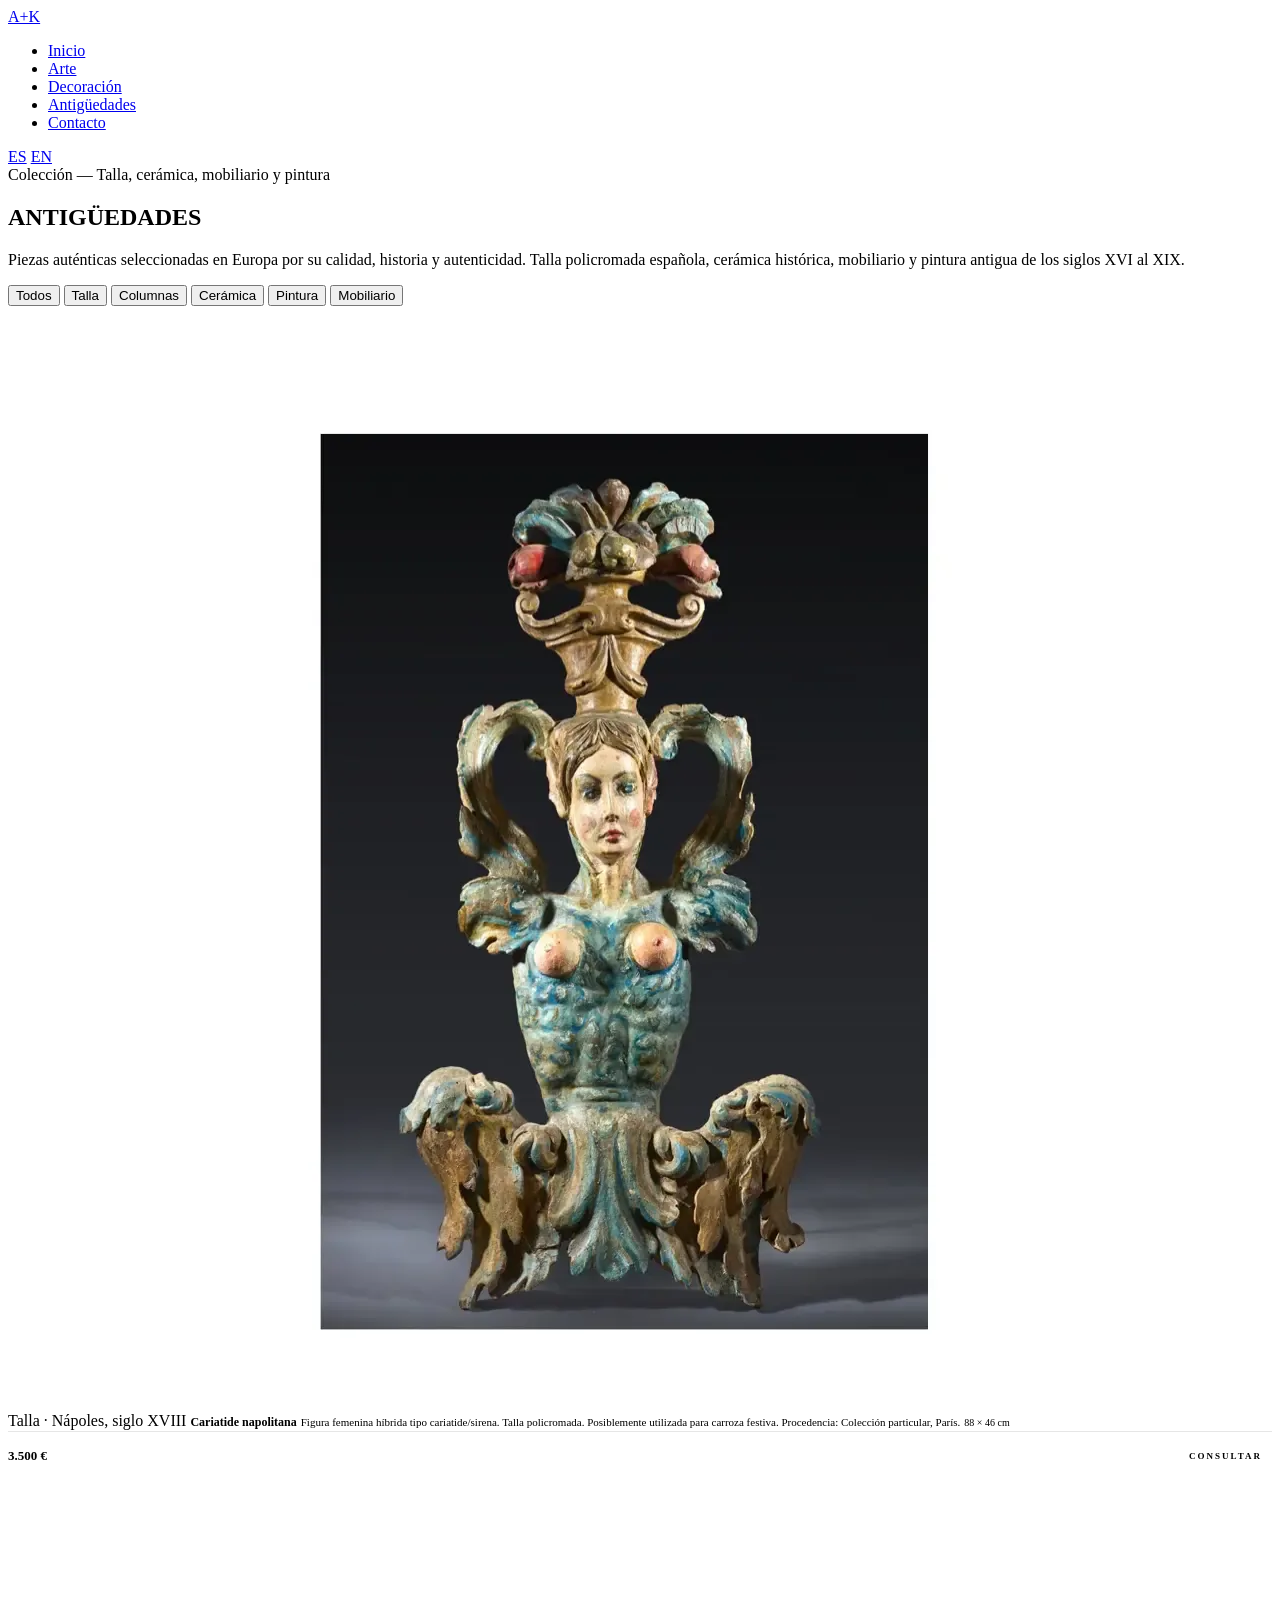
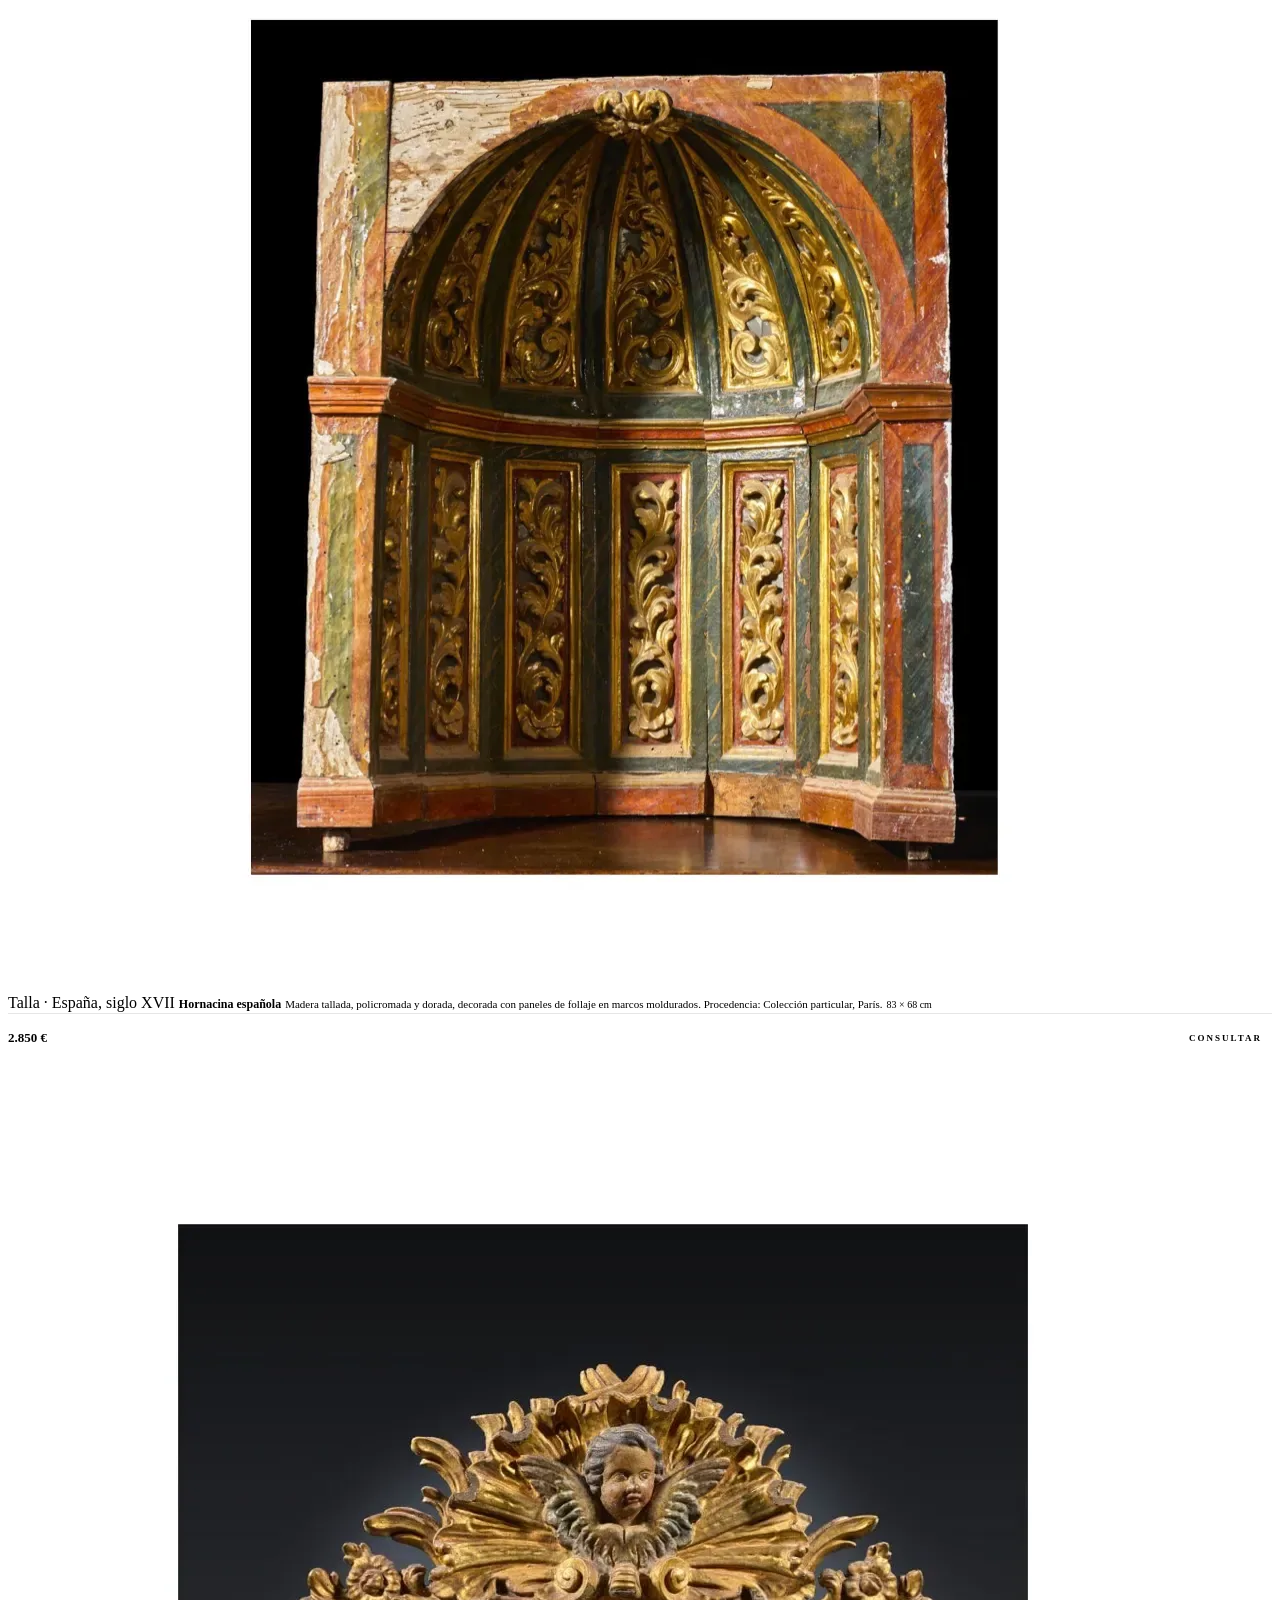
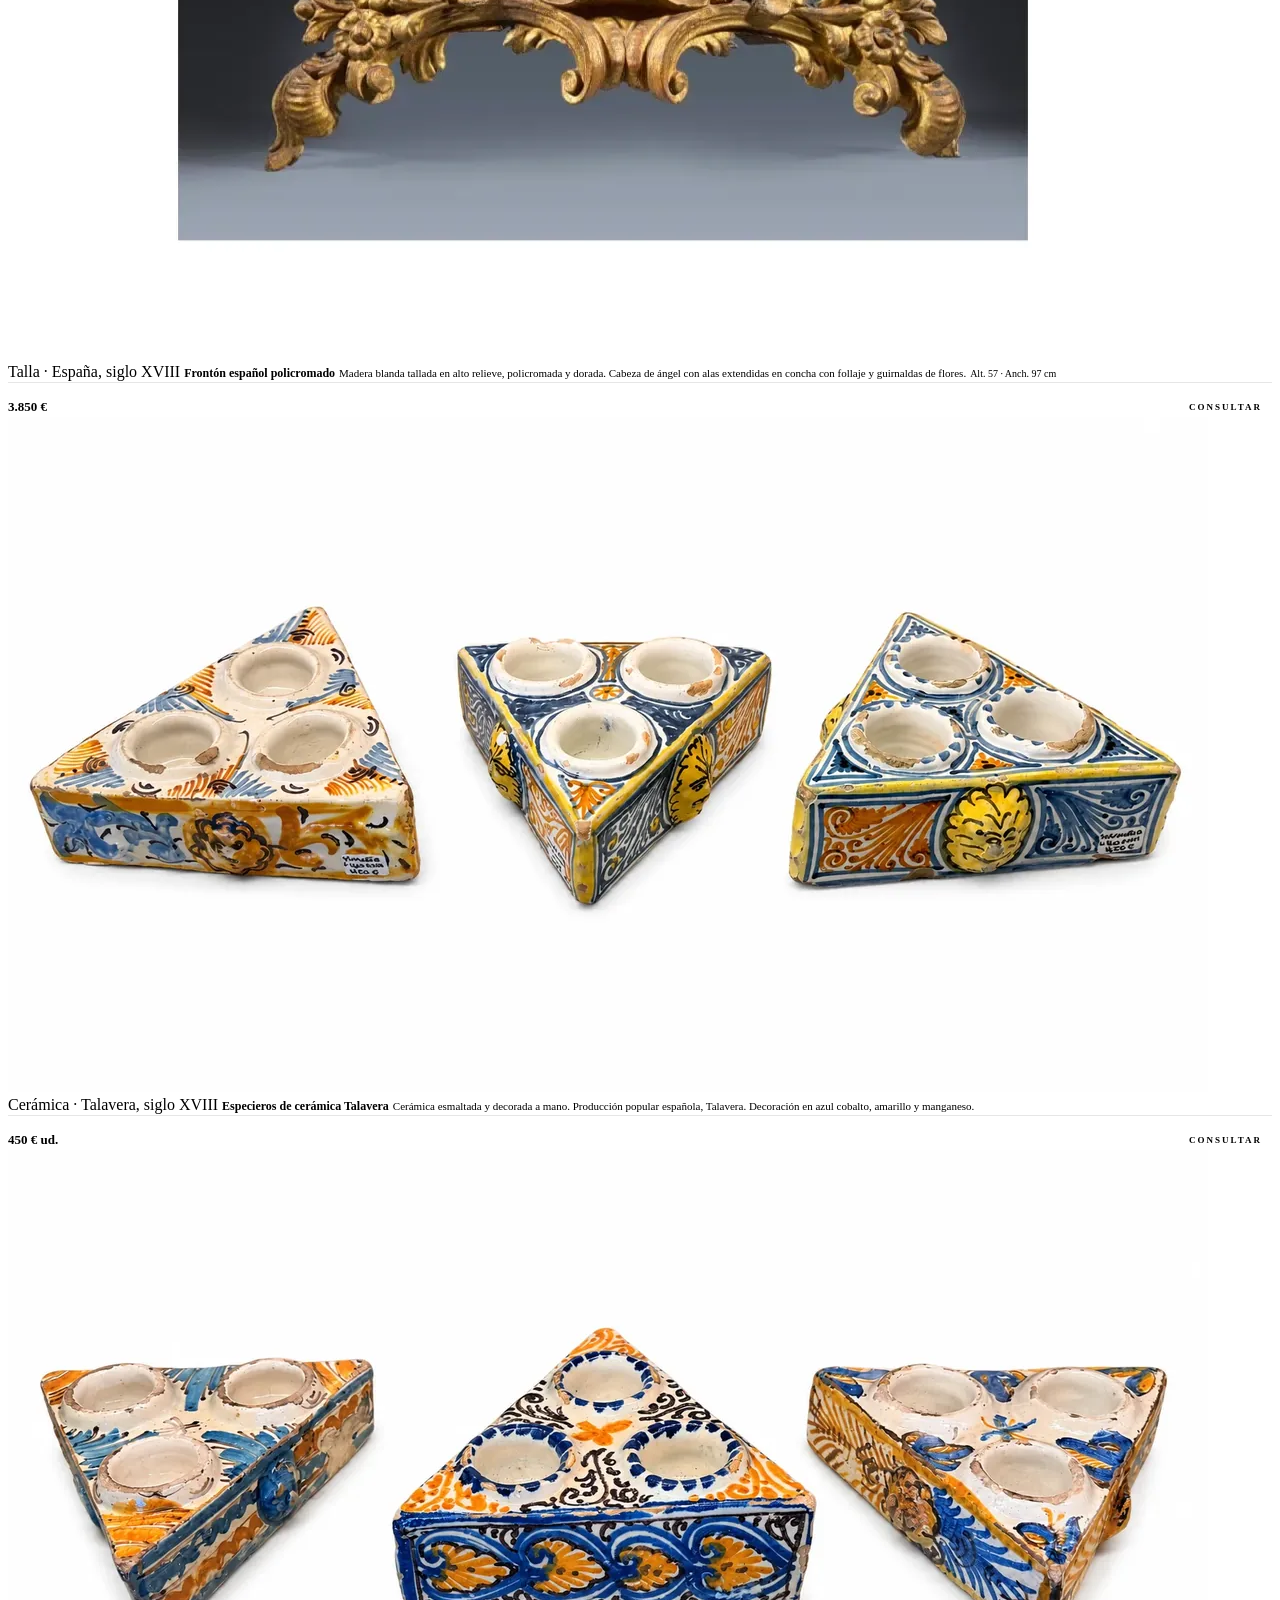
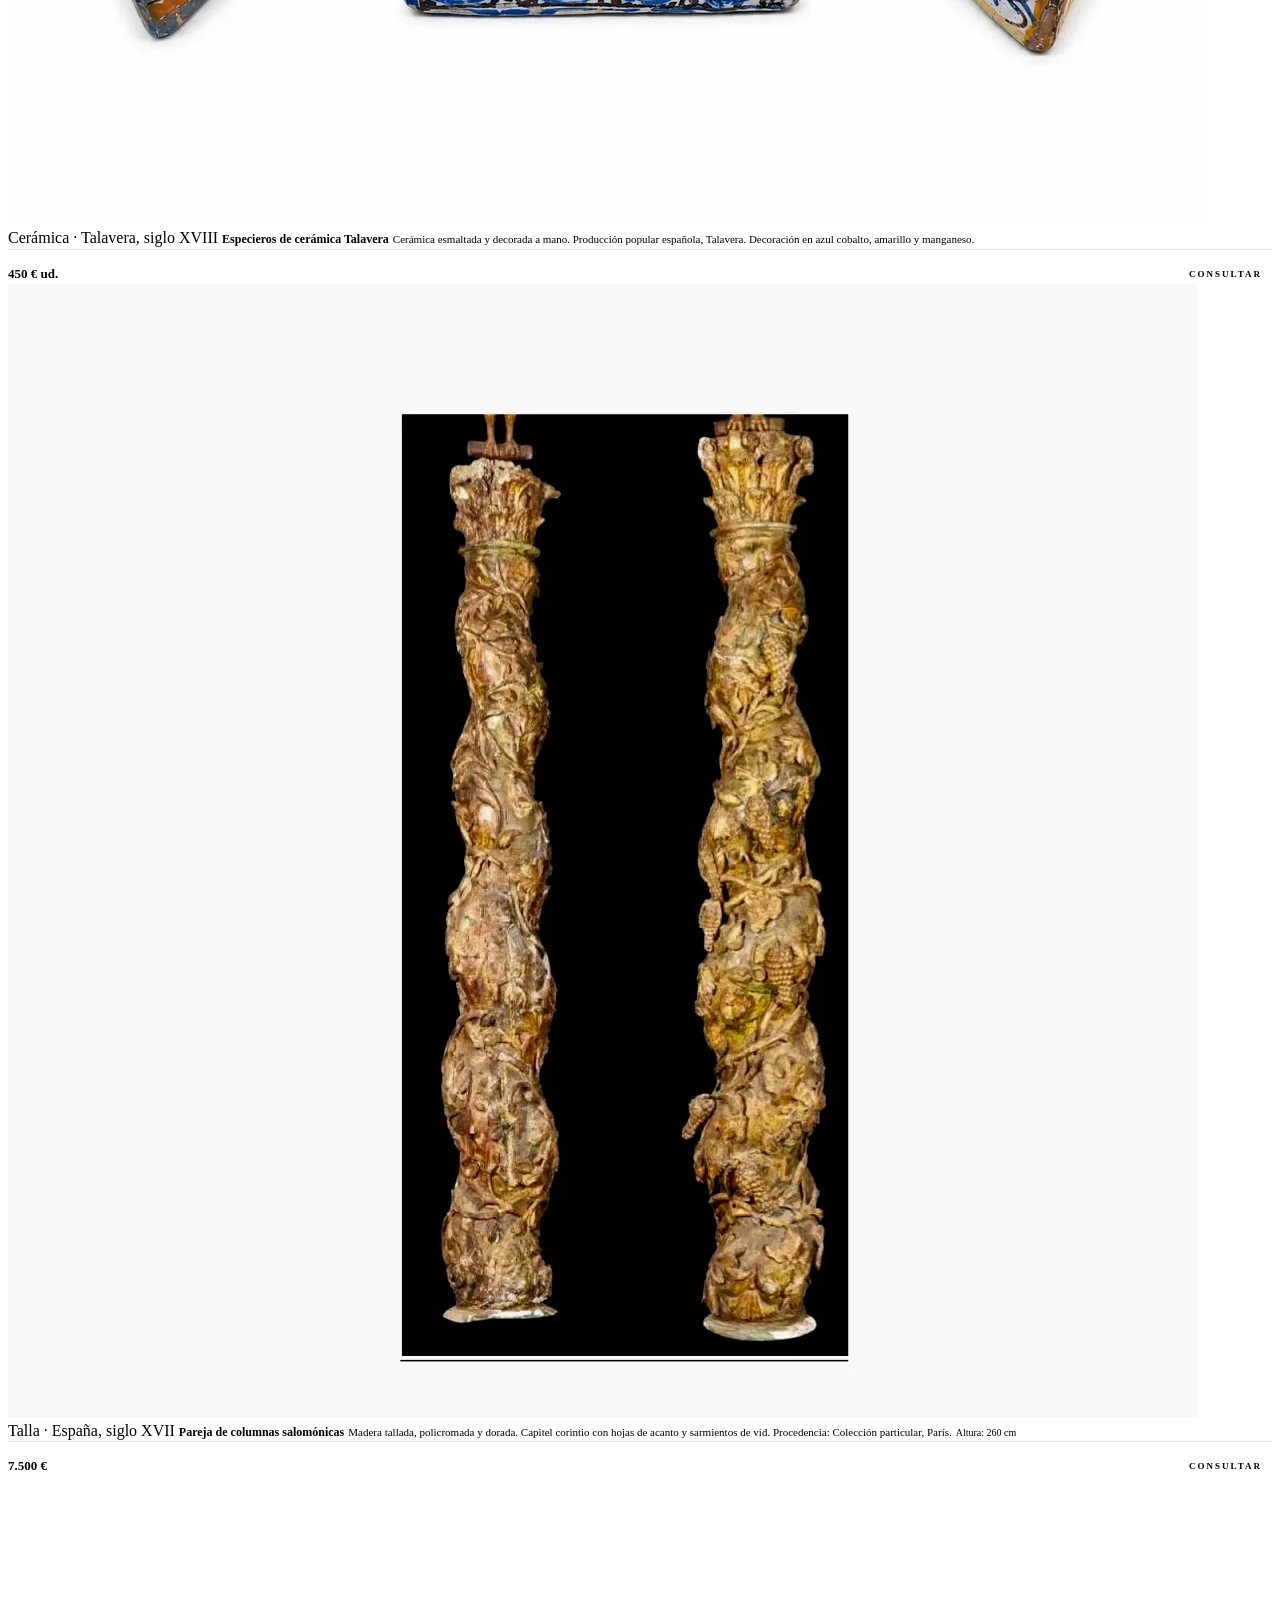
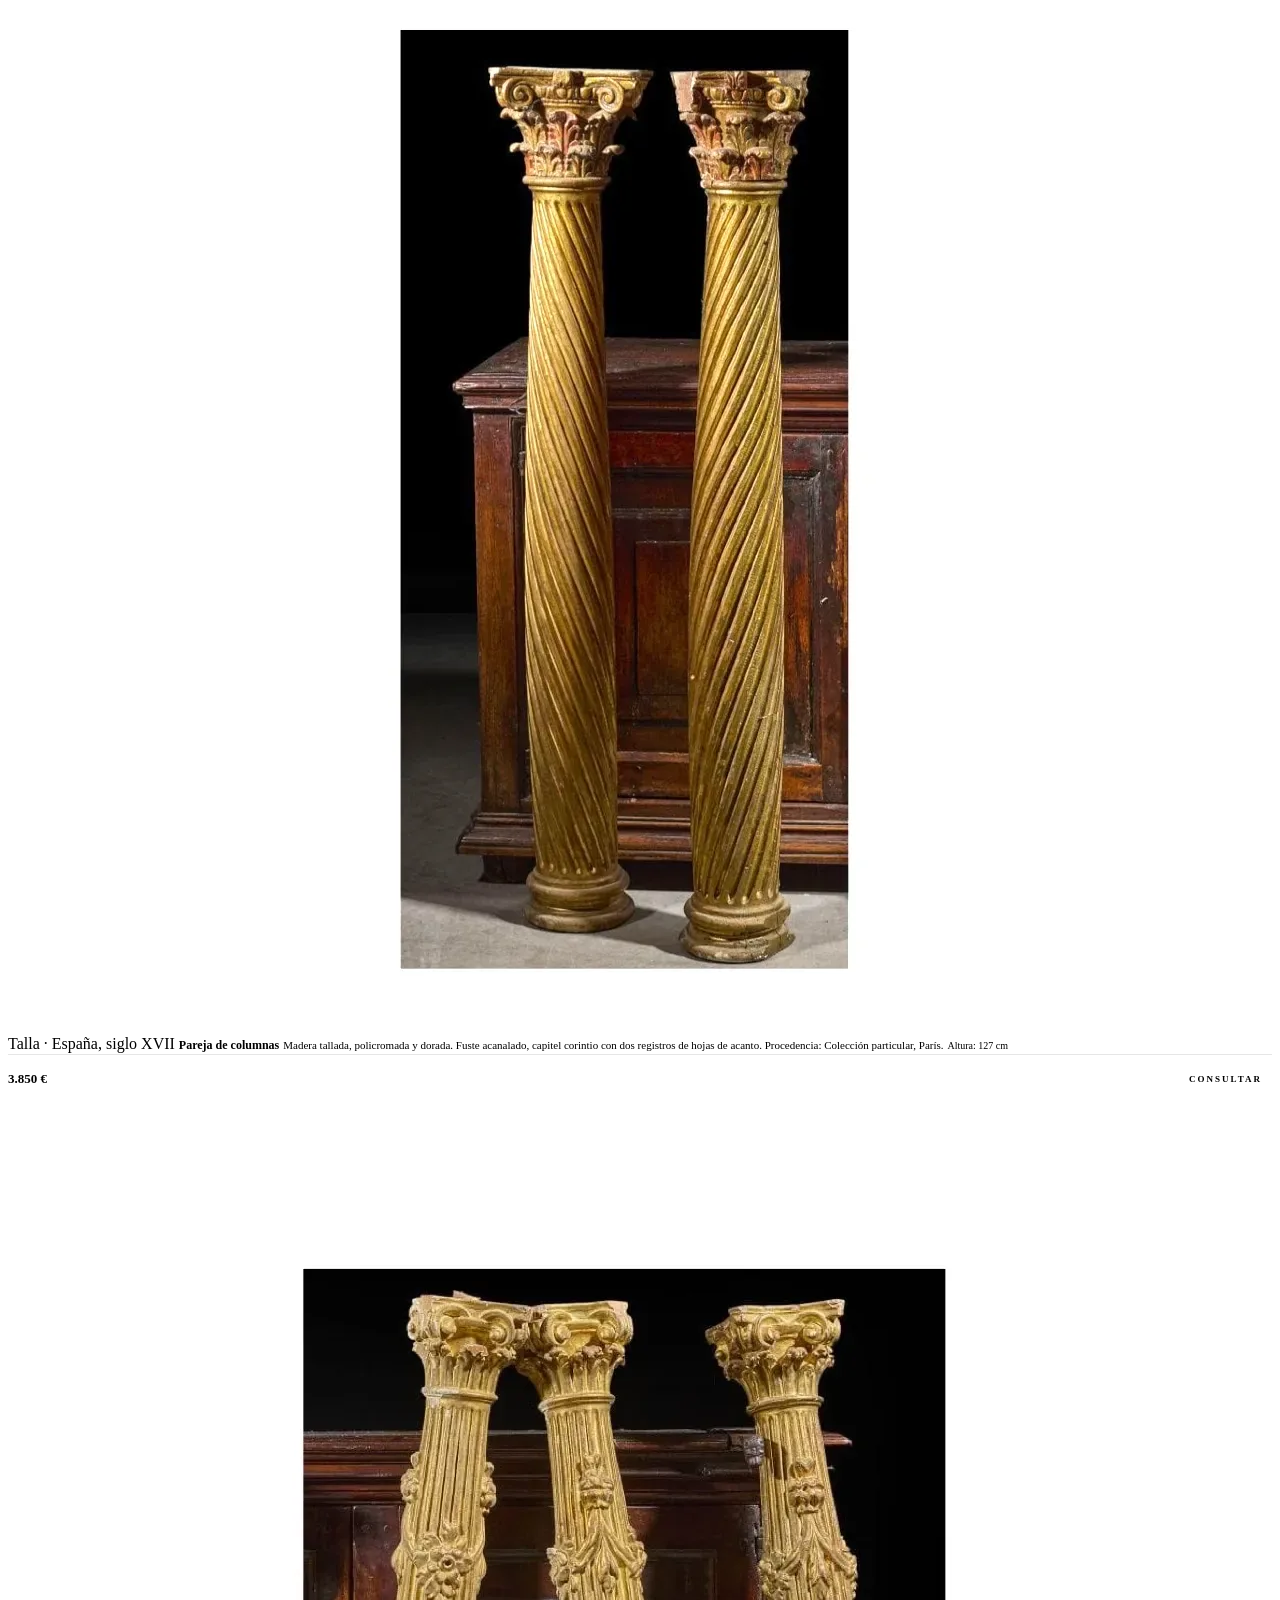
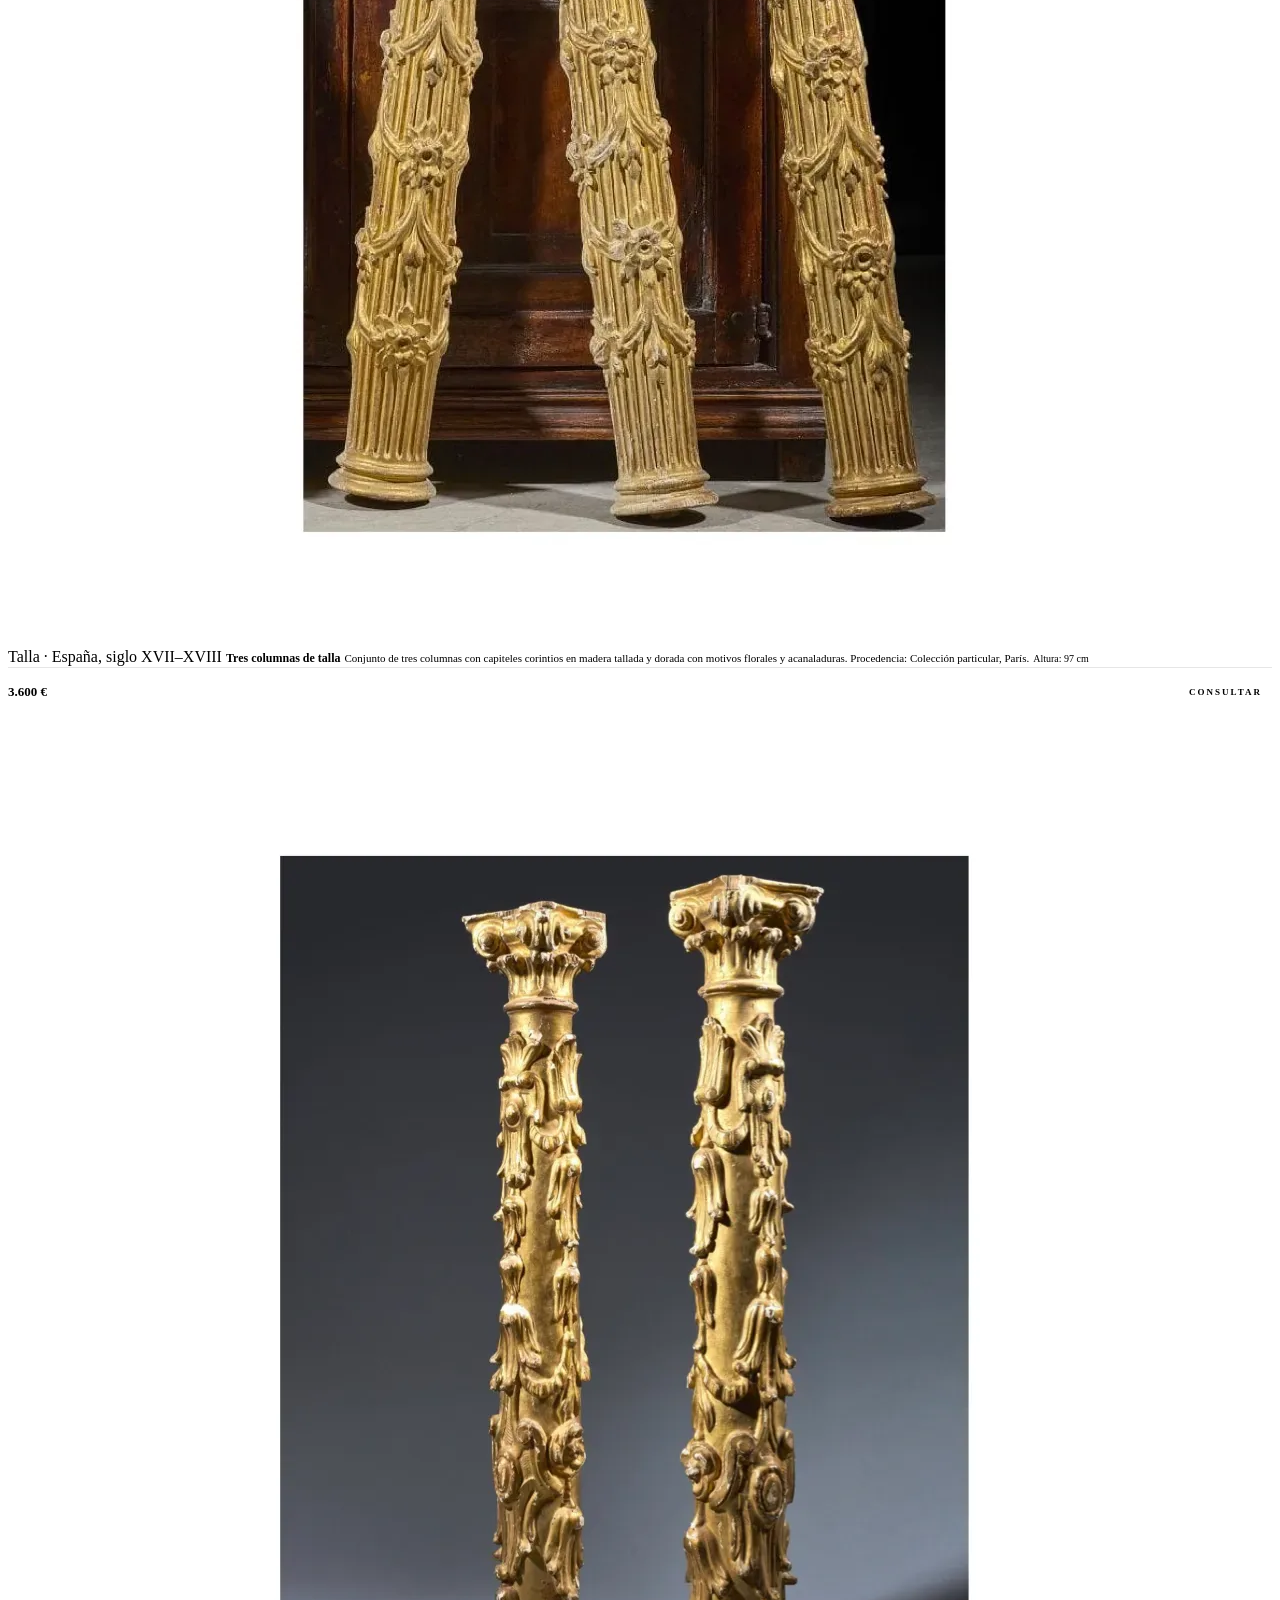
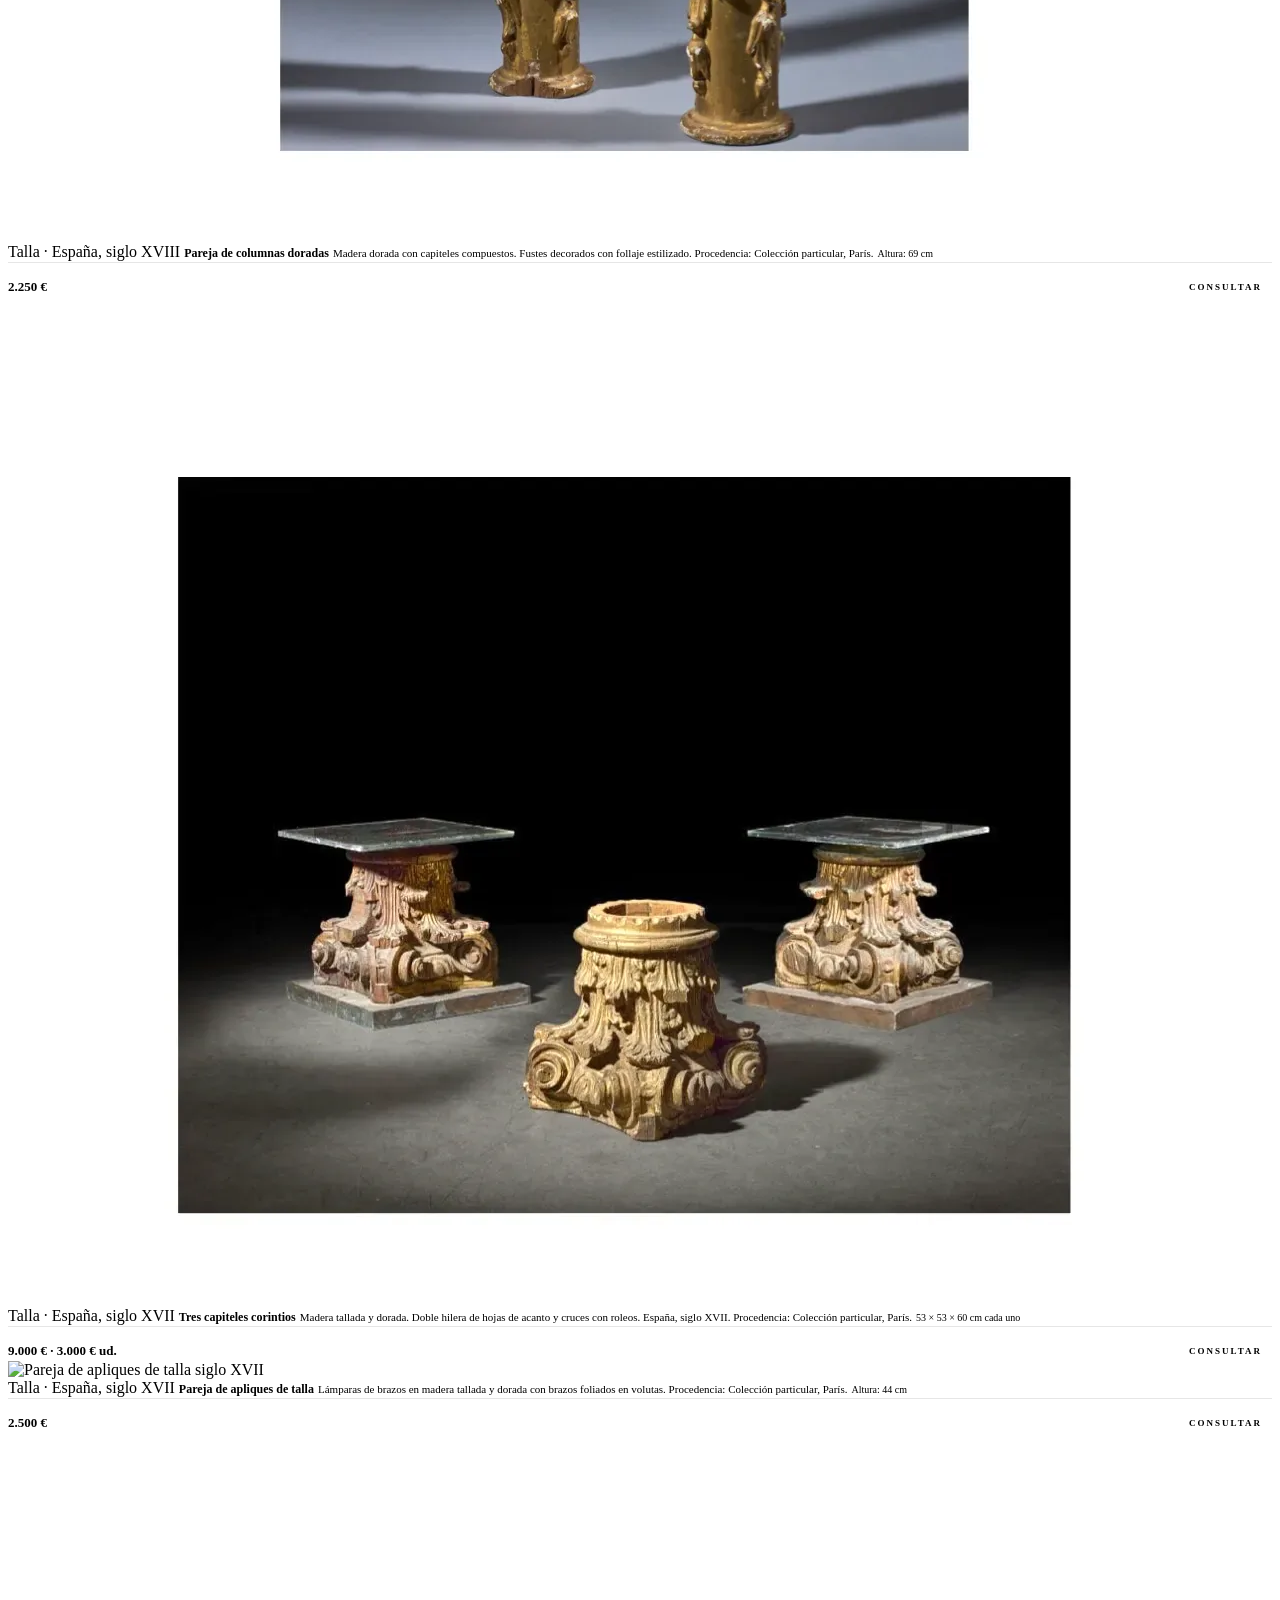
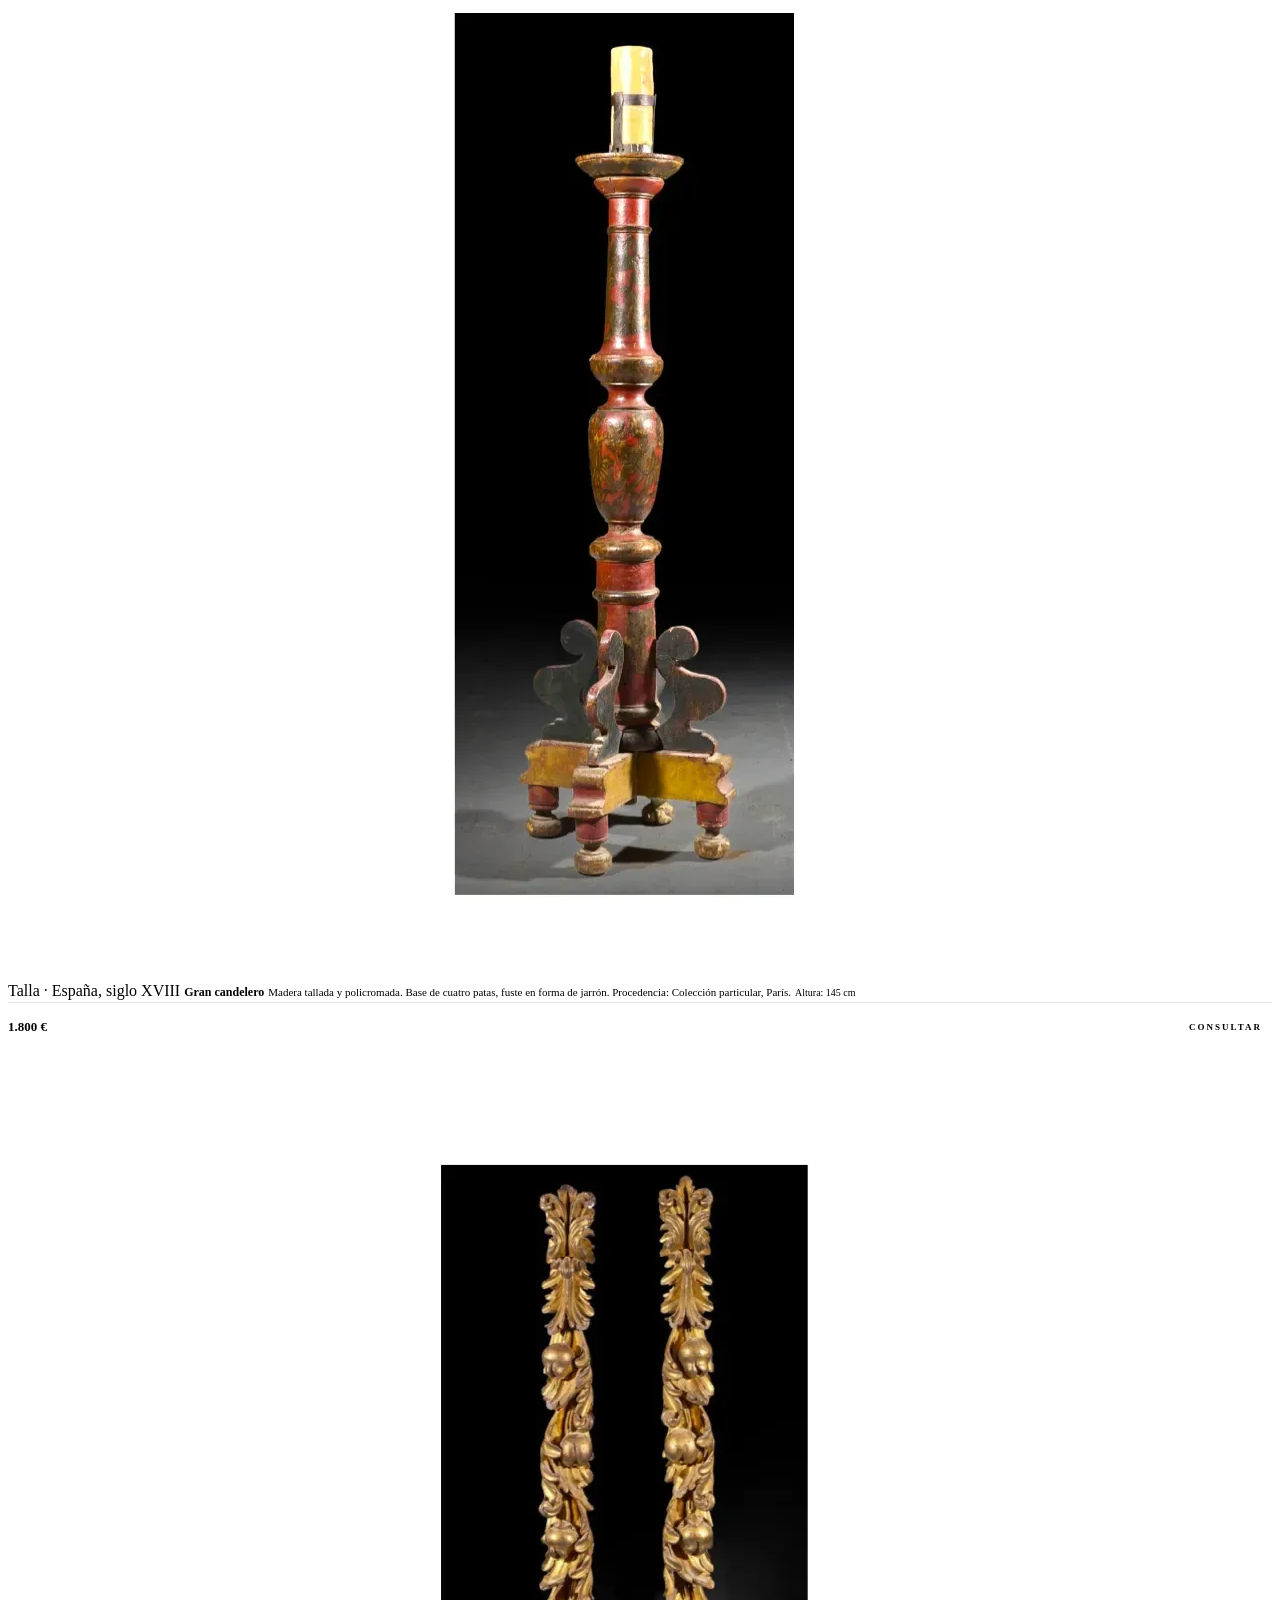
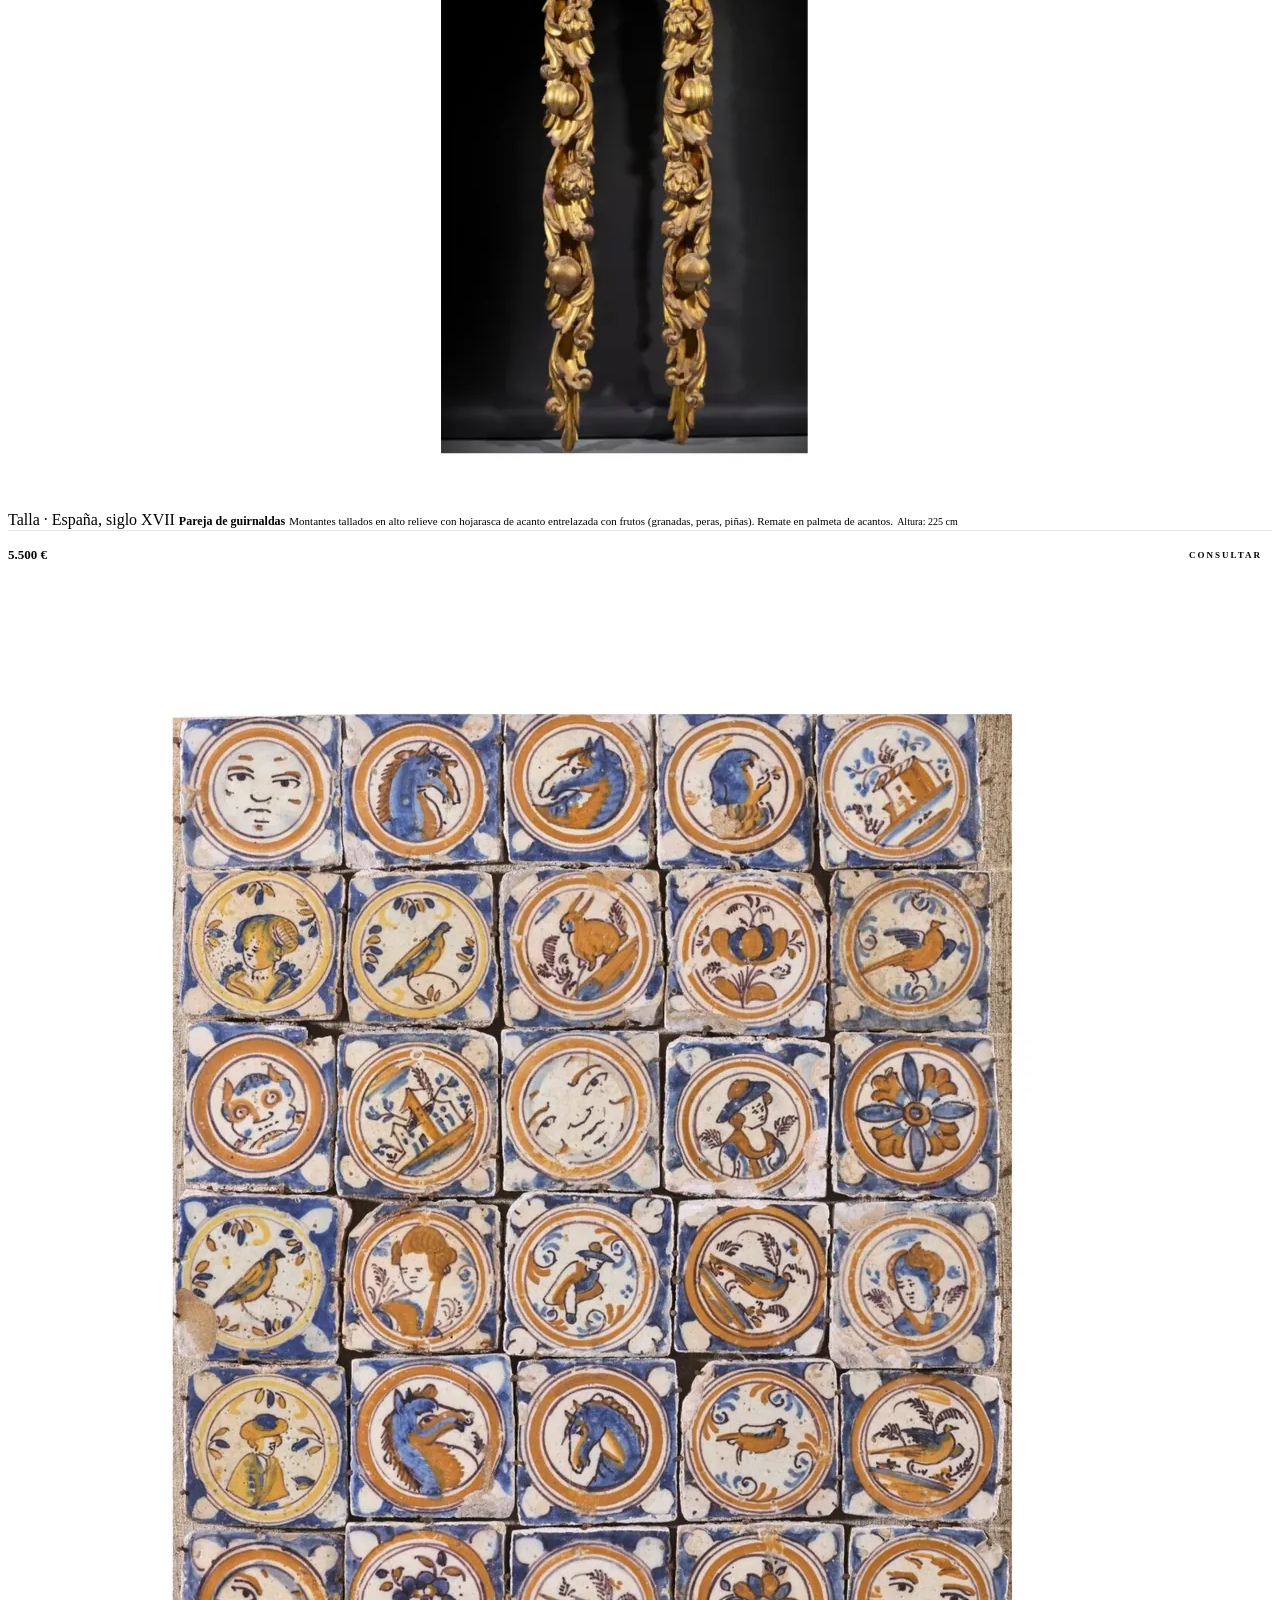
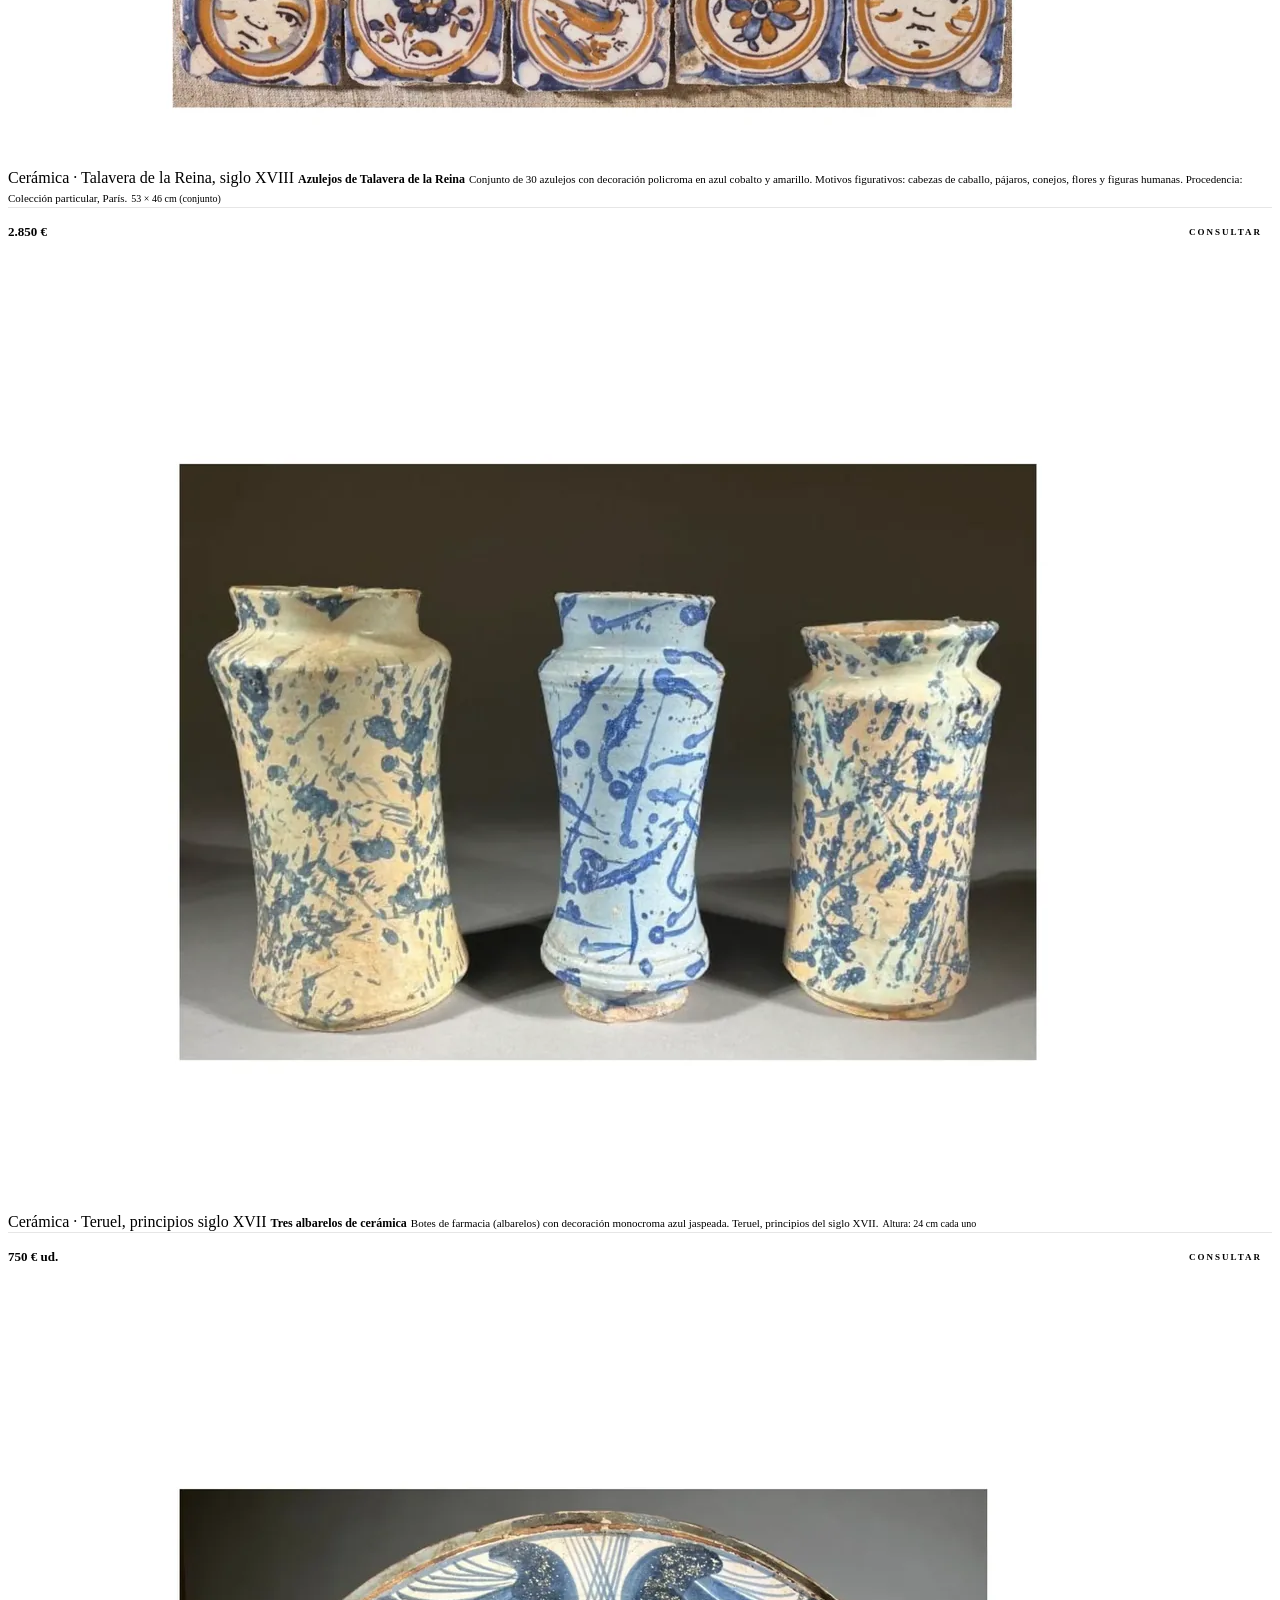
==== commit 846eb467: "Update antiguedades.html" ====
--- a/antiguedades.html
+++ b/antiguedades.html
@@ -9,7 +9,39 @@
 </head>
 <body>
 
-<nav>
+<nav><!-- PEGAR JUSTO DESPUÉS DE </nav> EN CADA PÁGINA -->
+
+<div class="nav-mobile-menu" id="mobileMenu">
+  <a href="/index.html">Inicio</a>
+  <a href="/arte.html">Arte</a>
+  <a href="/decoracion.html">Decoración</a>
+  <a href="/antiguedades.html">Antigüedades</a>
+  <a href="/contacto.html">Contacto</a>
+</div>
+
+<script>
+  (function(){
+    var logo = document.querySelector('.logo');
+    var menu = document.getElementById('mobileMenu');
+    // Marcar enlace activo
+    var links = menu.querySelectorAll('a');
+    links.forEach(function(a){
+      if(a.href === window.location.href) a.classList.add('active');
+    });
+    // Toggle al clicar logo
+    logo.addEventListener('click', function(e){
+      if(window.innerWidth > 768) return;
+      e.preventDefault();
+      menu.classList.toggle('open');
+      logo.classList.toggle('menu-open');
+    });
+    // Cerrar al hacer scroll
+    window.addEventListener('scroll', function(){
+      menu.classList.remove('open');
+      logo.classList.remove('menu-open');
+    }, {passive: true});
+  })();
+</script>
   <a class="logo" href="/index.html"><span>A+K</span></a>
   <ul class="nav-links">
     <li><a href="/index.html">Inicio</a></li>
--- a/style.css
+++ b/style.css
@@ -1,40 +1,31 @@
-*, *::before, *::after { box-sizing: border-box; margin: 0; padding: 0; }
-:root { --orange: #FF6600; --burgundy: #513434; --black: #111111; --white: #F5F2EE; --mid: #C8C2B8; --light: #E8E4DE; }
-html { scroll-behavior: smooth; }
-body { font-family: 'Helvetica Neue', Helvetica, Arial, sans-serif; background: var(--white); color: var(--black); overflow-x: hidden; }
-nav { display: flex; align-items: center; height: 64px; border-bottom: 2px solid var(--black); background: var(--white); position: sticky; top: 0; z-index: 100; }
-.logo { width: 64px; height: 64px; min-width: 64px; background: var(--orange); border-right: 3px solid var(--burgundy); display: flex; align-items: center; justify-content: center; flex-shrink: 0; text-decoration: none; }
-.logo span { font-weight: 900; font-size: 14px; color: var(--white); letter-spacing: 0.5px; }
-.nav-links { display: flex; list-style: none; margin-left: 40px; flex: 1; }
-.nav-links a { display: block; padding: 0 20px; height: 64px; line-height: 64px; font-size: 10px; font-weight: 500; letter-spacing: 2.5px; text-transform: uppercase; color: var(--black); text-decoration: none; border-right: 1px solid rgba(17,17,17,0.12); transition: background 0.12s, color 0.12s; }
-.nav-links a:hover, .nav-links a.active { background: var(--orange); color: var(--white); }
-.lang-toggle { display: flex; font-size: 10px; font-weight: 700; letter-spacing: 2px; margin-right: 24px; }
-.lang-toggle a { padding: 6px 12px; border: 1px solid var(--black); text-decoration: none; color: var(--black); transition: background 0.12s, color 0.12s; }
-.lang-toggle a.active { background: var(--black); color: var(--white); }
-.lang-toggle a:hover:not(.active) { background: var(--orange); color: var(--white); border-color: var(--orange); }
-.page-header { display: grid; grid-template-columns: 1fr 1fr; border-bottom: 2px solid var(--black); }
-.page-header-left { padding: 56px; border-right: 2px solid var(--black); }
-.page-eyebrow { font-size: 9px; letter-spacing: 4px; text-transform: uppercase; color: var(--orange); font-weight: 700; display: block; margin-bottom: 20px; }
-.page-title { font-size: clamp(40px, 5.5vw, 72px); font-weight: 900; letter-spacing: -3px; line-height: 0.9; color: var(--black); }
-.page-header-right { padding: 56px 48px; display: flex; flex-direction: column; justify-content: flex-end; }
-.page-desc { font-size: 13px; line-height: 1.85; color: var(--burgundy); max-width: 380px; border-left: 3px solid var(--orange); padding-left: 18px; }
-.filter-bar { display: flex; border-bottom: 2px solid var(--black); overflow-x: auto; }
-.filter-btn { padding: 0 20px; height: 48px; line-height: 48px; font-size: 10px; font-weight: 700; letter-spacing: 2px; text-transform: uppercase; border: none; background: none; cursor: pointer; border-right: 1px solid rgba(17,17,17,0.12); white-space: nowrap; transition: background 0.12s, color 0.12s; color: var(--black); font-family: inherit; }
-.filter-btn:hover, .filter-btn.active { background: var(--orange); color: var(--white); }
-.art-grid { display: grid; grid-template-columns: repeat(3, 1fr); }
-.art-card { border-right: 2px solid var(--black); border-bottom: 2px solid var(--black); cursor: pointer; transition: background 0.12s; display: flex; flex-direction: column; }
-.art-card:nth-child(3n) { border-right: none; }
-.art-card:hover { background: var(--light); }
-.art-img { width: 100%; aspect-ratio: 4/3; background: var(--mid); display: flex; align-items: center; justify-content: center; border-bottom: 2px solid var(--black); overflow: hidden; }
-.art-img img { width: 100%; height: 100%; object-fit: cover; object-position: center; }
-.thumb-strip { display: flex; border-top: 1px solid rgba(17,17,17,0.1); }
-.thumb { flex: 1; aspect-ratio: 1; background: var(--light); overflow: hidden; border-right: 1px solid rgba(17,17,17,0.1); }
-.thumb:last-child { border-right: none; }
-.thumb img { width: 100%; height: 100%; object-fit: cover; }
-.art-info { padding: 20px 22px 24px; flex: 1; display: flex; flex-direction: column; gap: 5px; }
-.art-cat { font-size: 9px; letter-spacing: 2px; text-transform: uppercase; color: var(--orange); font-weight: 700; }
-.art-artist { font-size: 11px; font-weight: 900; letter-spacing: 1.5px; text-transform: uppercase; color: var(--black); }
-.art-dates { font-size: 10px; color: var(--mid); font-weight: 500; }
+/* ── MENÚ MÓVIL ── */
+.nav-mobile-menu {
+  display: none;
+  position: absolute;
+  top: 64px;
+  left: 0;
+  width: 100%;
+  background: var(--white);
+  border-bottom: 2px solid var(--black);
+  z-index: 99;
+  flex-direction: column;
+}
+.nav-mobile-menu a {
+  display: block;
+  padding: 18px 24px;
+  font-size: 10px;
+  font-weight: 700;
+  letter-spacing: 2.5px;
+  text-transform: uppercase;
+  color: var(--black);
+  text-decoration: none;
+  border-bottom: 1px solid rgba(17,17,17,0.12);
+  transition: background 0.12s, color 0.12s;
+}
+.nav-mobile-menu a:hover,
+.nav-mobile-menu a.active { background: var(--orange); color: var(--white); }
+.nav-mobile-menu.open { display: flex; }
+.logo.menu-open { background: var(--black); }.art-dates { font-size: 10px; color: var(--mid); font-weight: 500; }
 .art-title { font-size: 13px; font-style: italic; color: var(--burgundy); line-height: 1.4; margin-top: 2px; }
 .art-title-plain { font-size: 12px; font-weight: 900; color: var(--black); line-height: 1.25; }
 .art-technique { font-size: 11px; color: var(--burgundy); line-height: 1.5; }
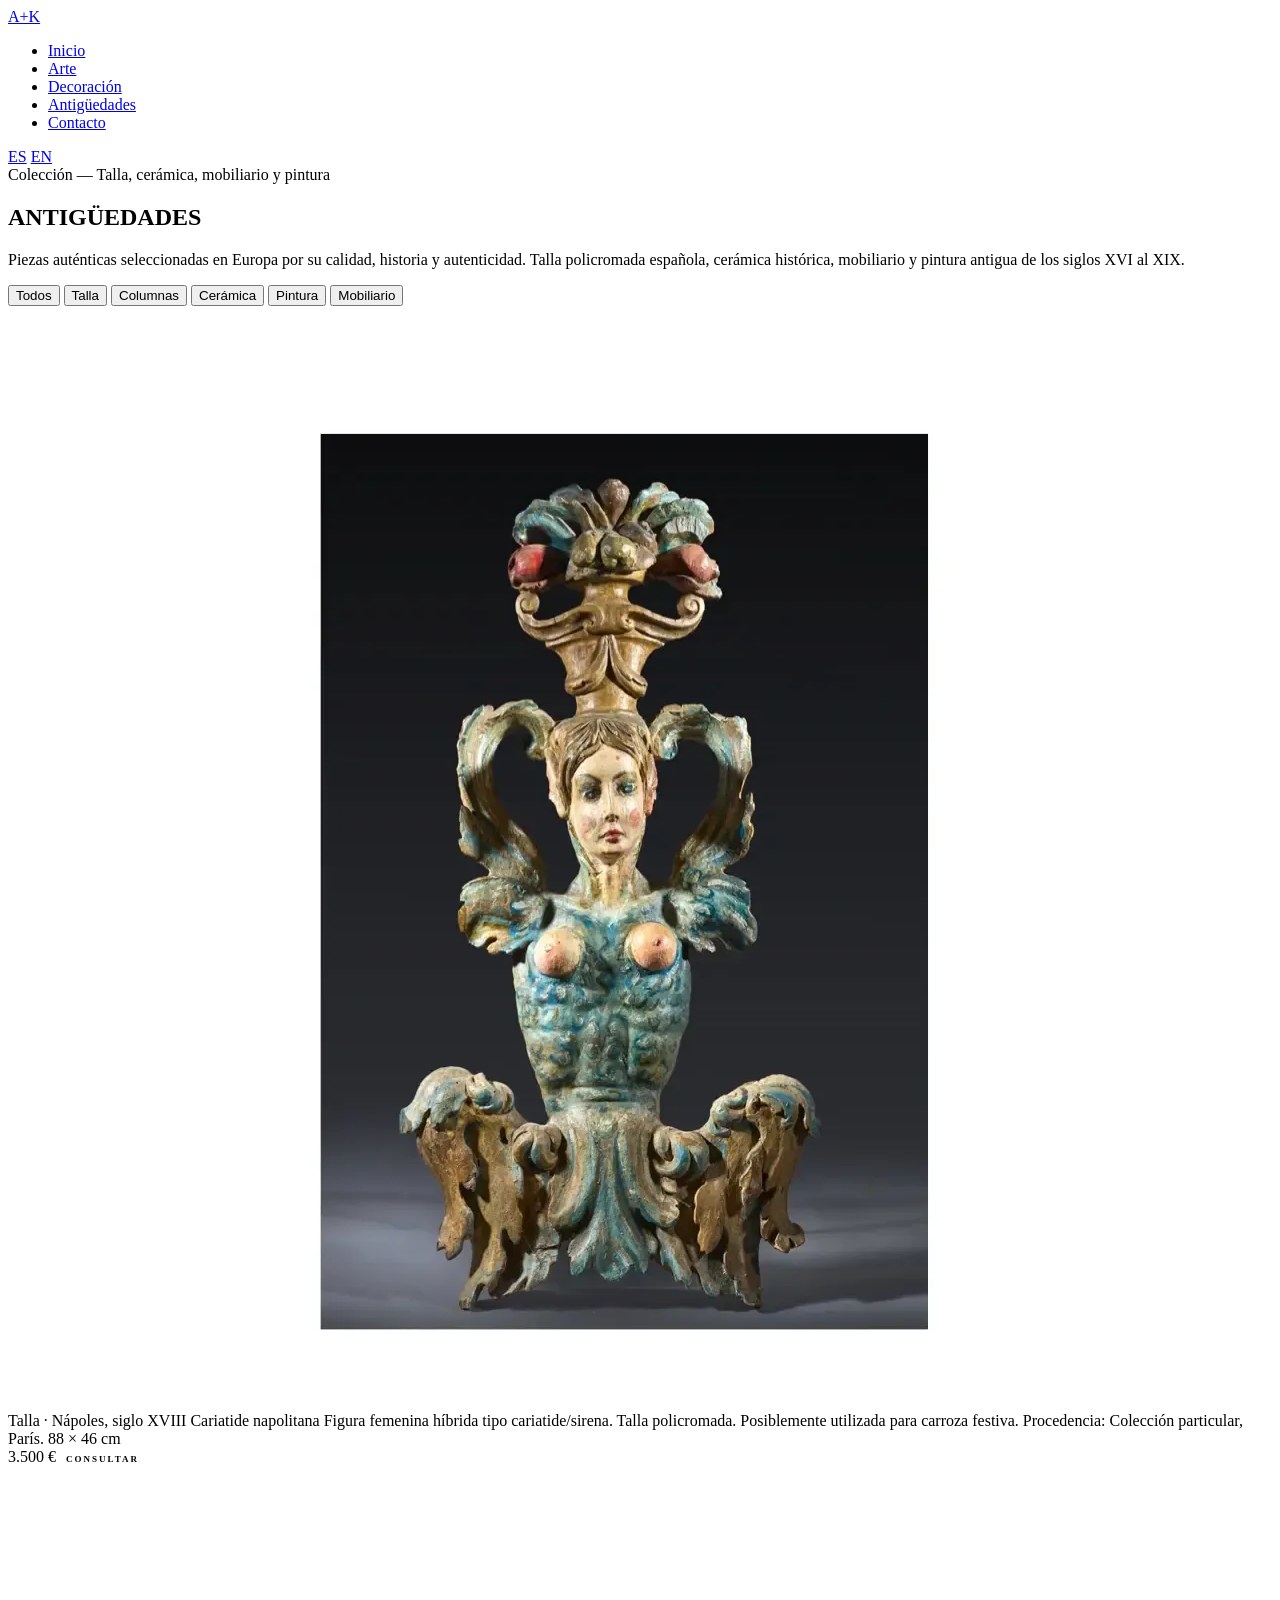
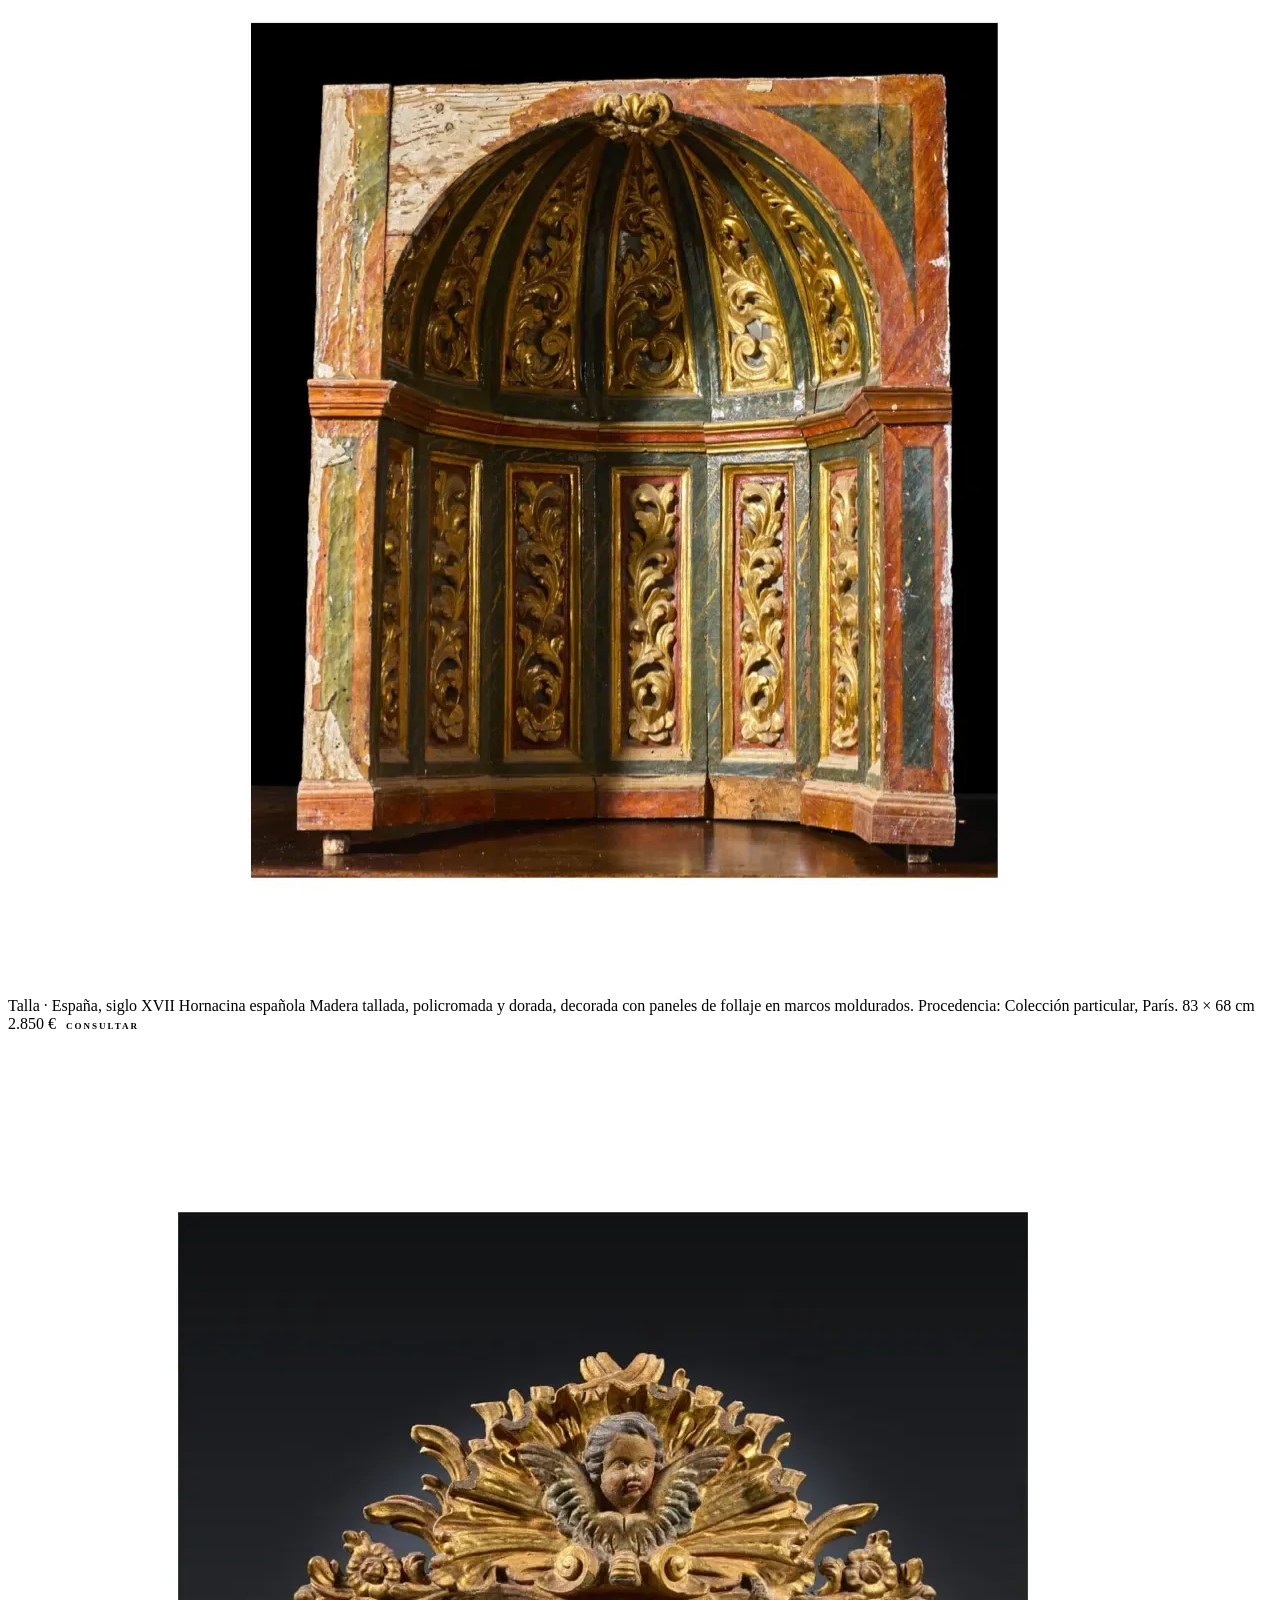
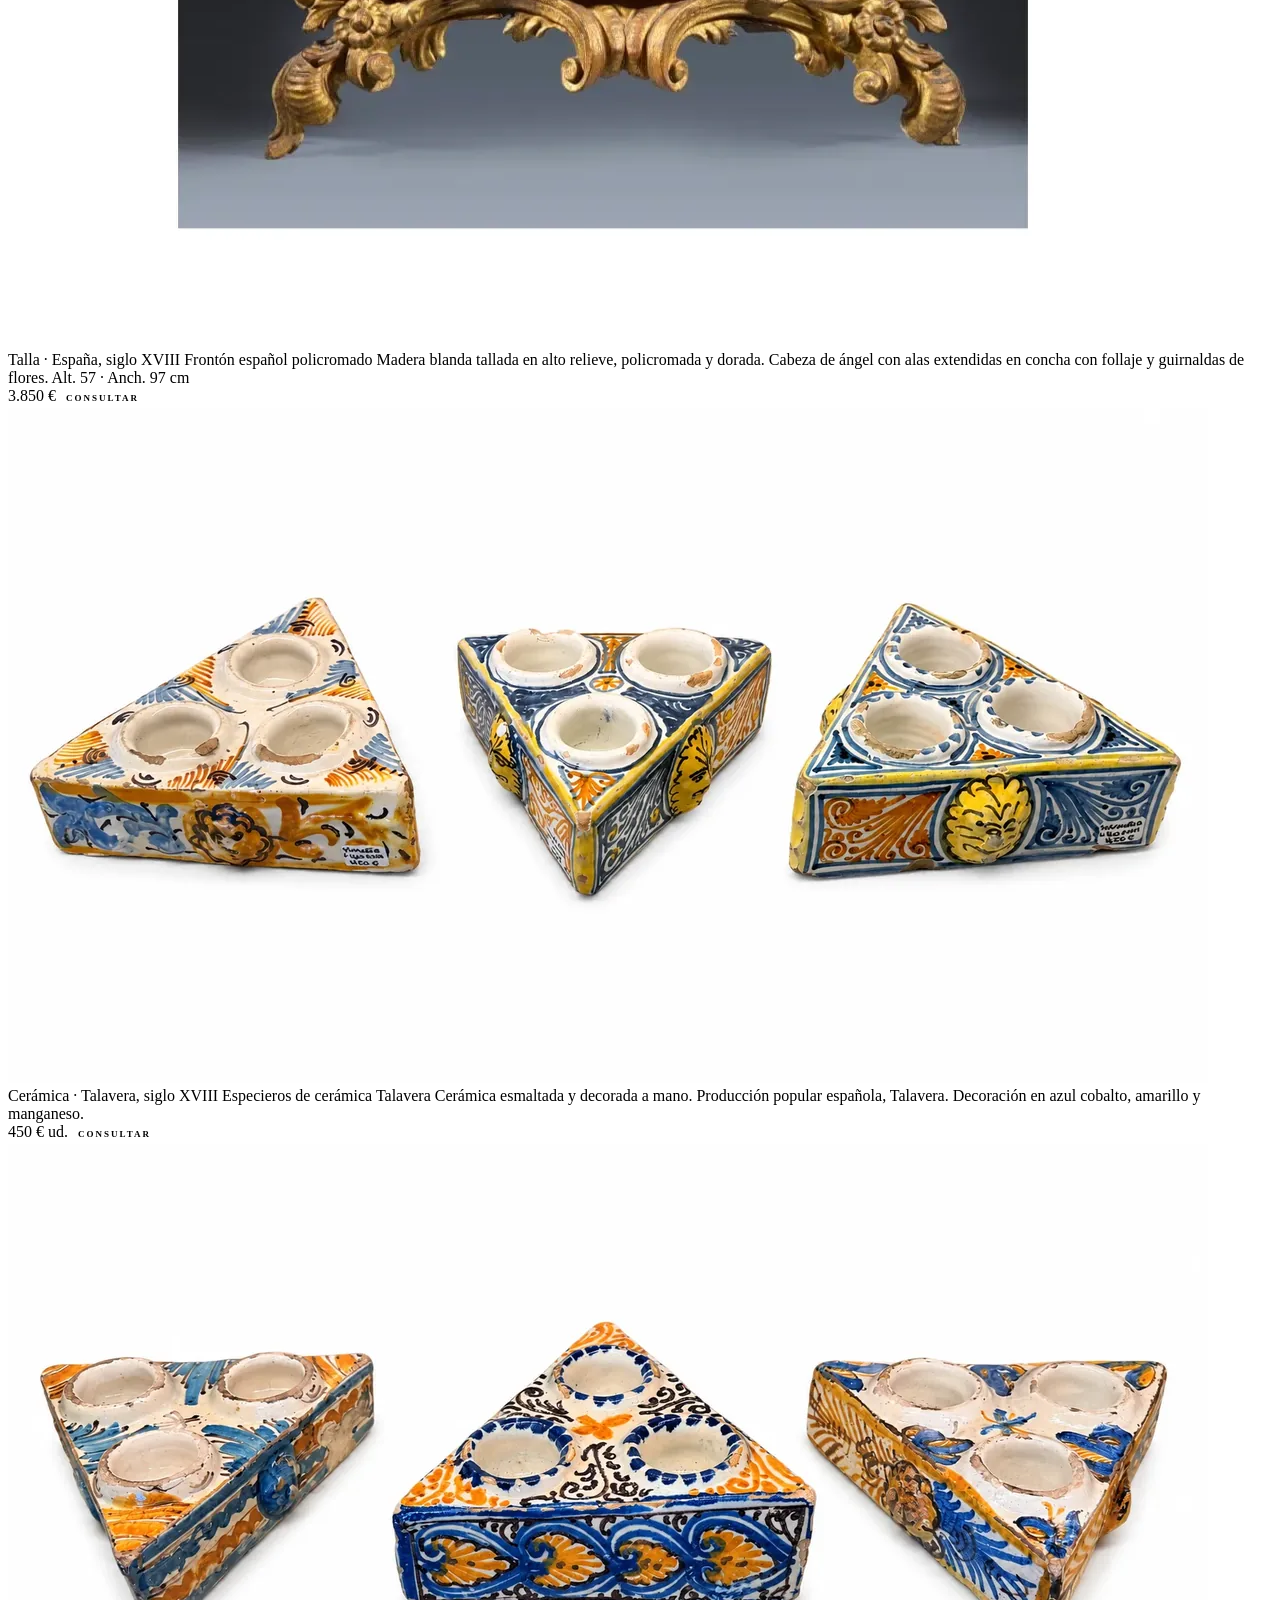
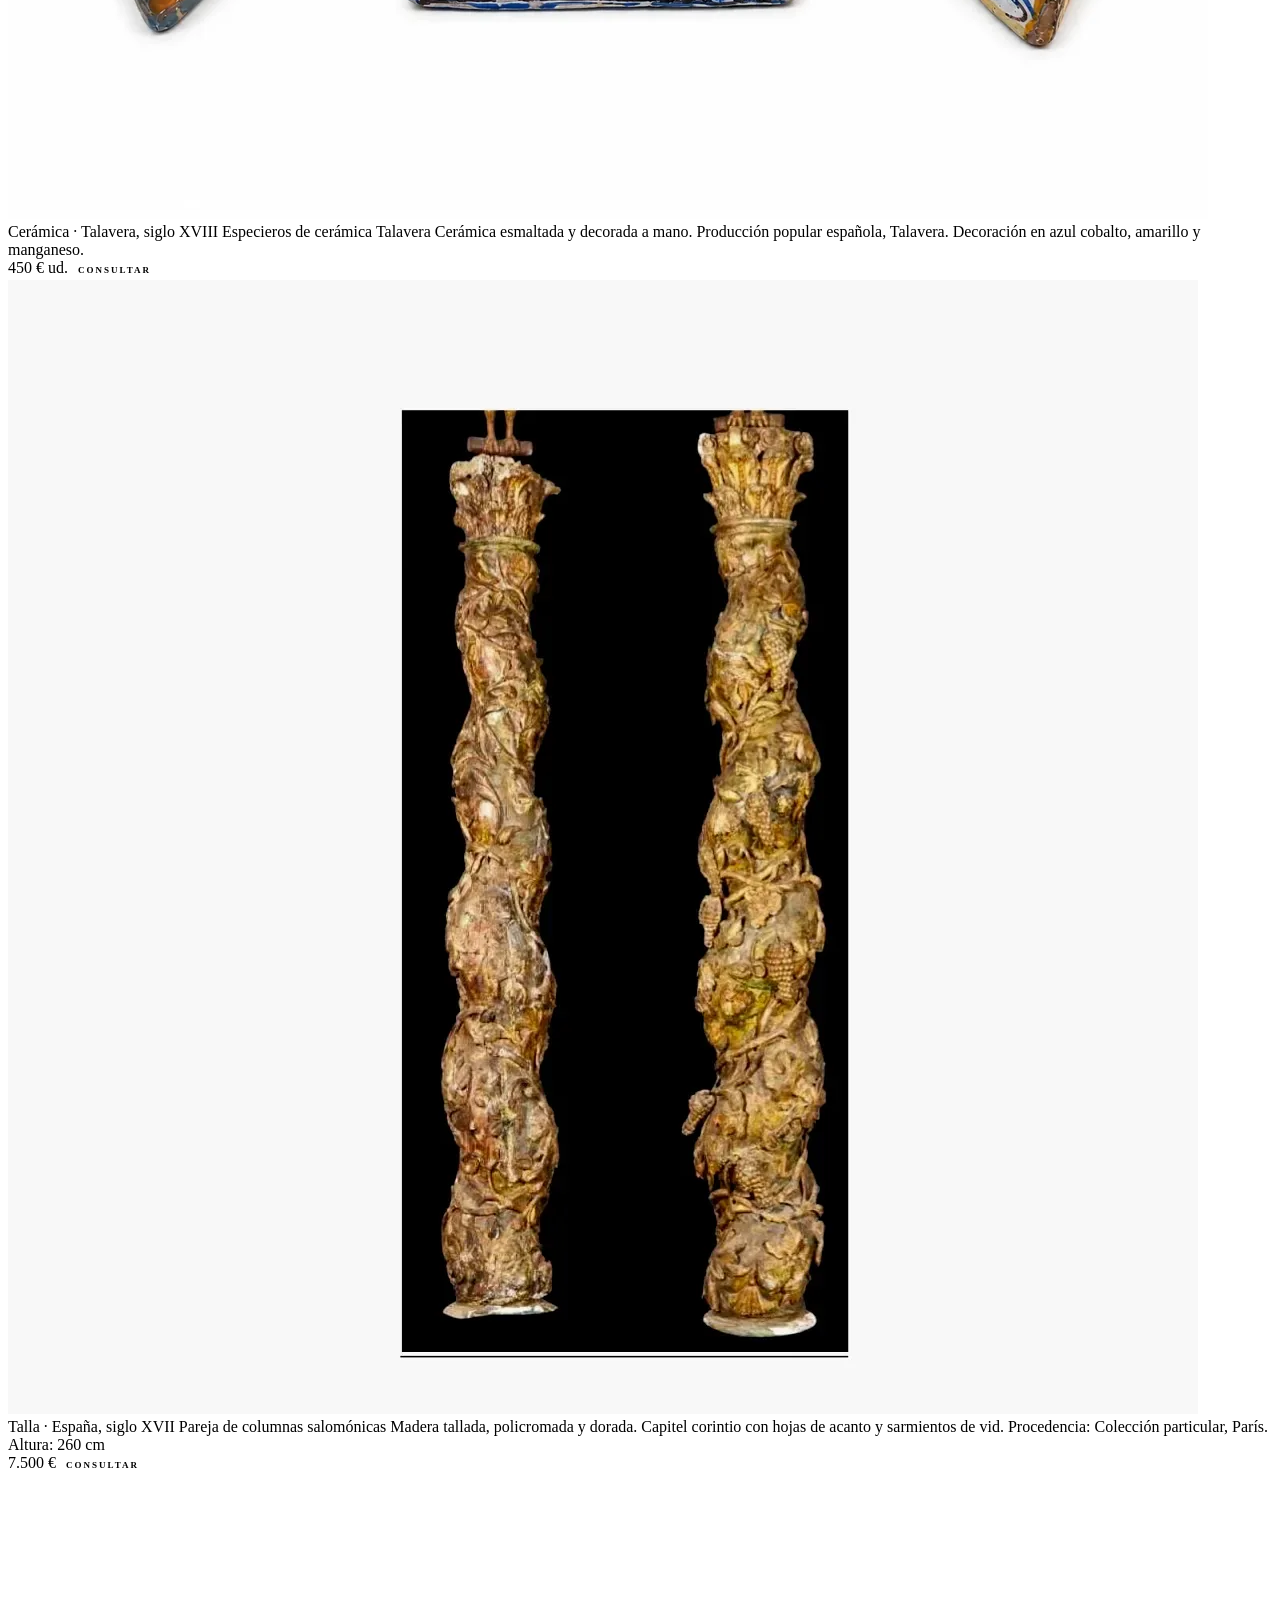
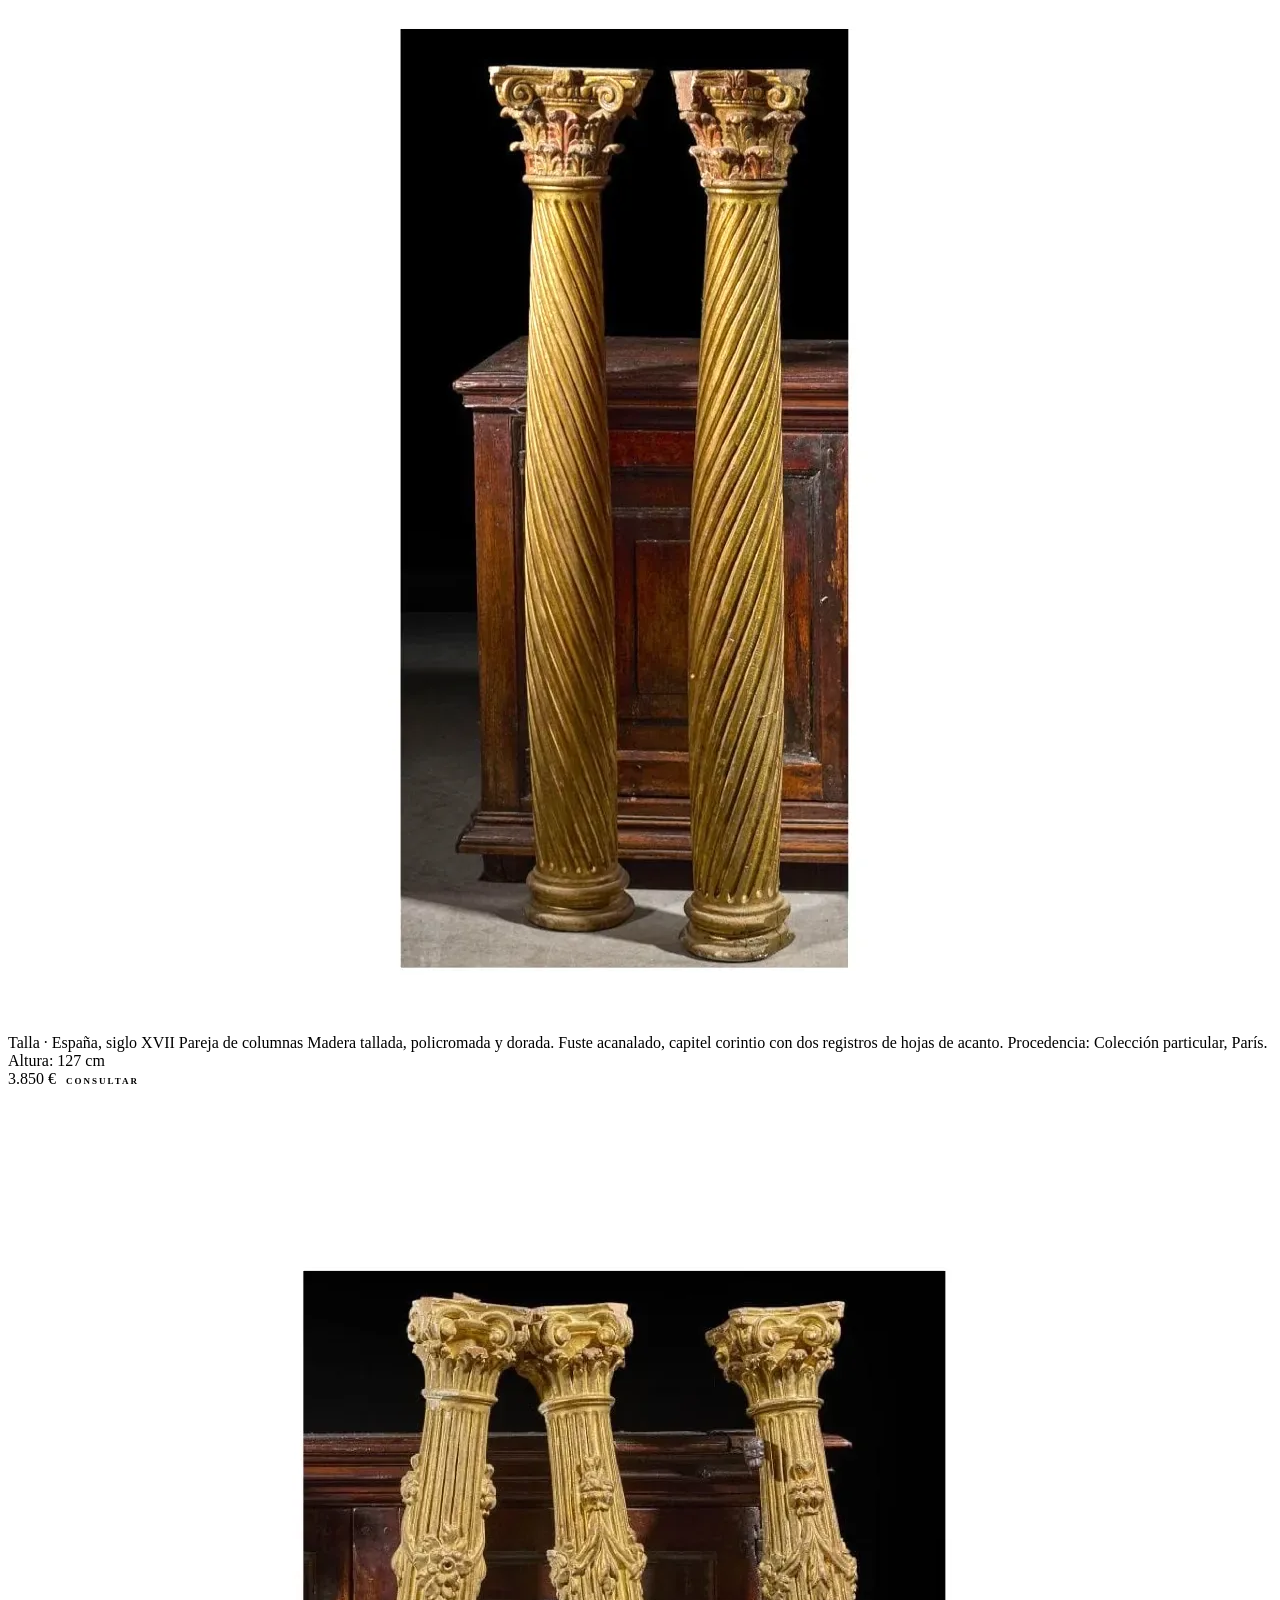
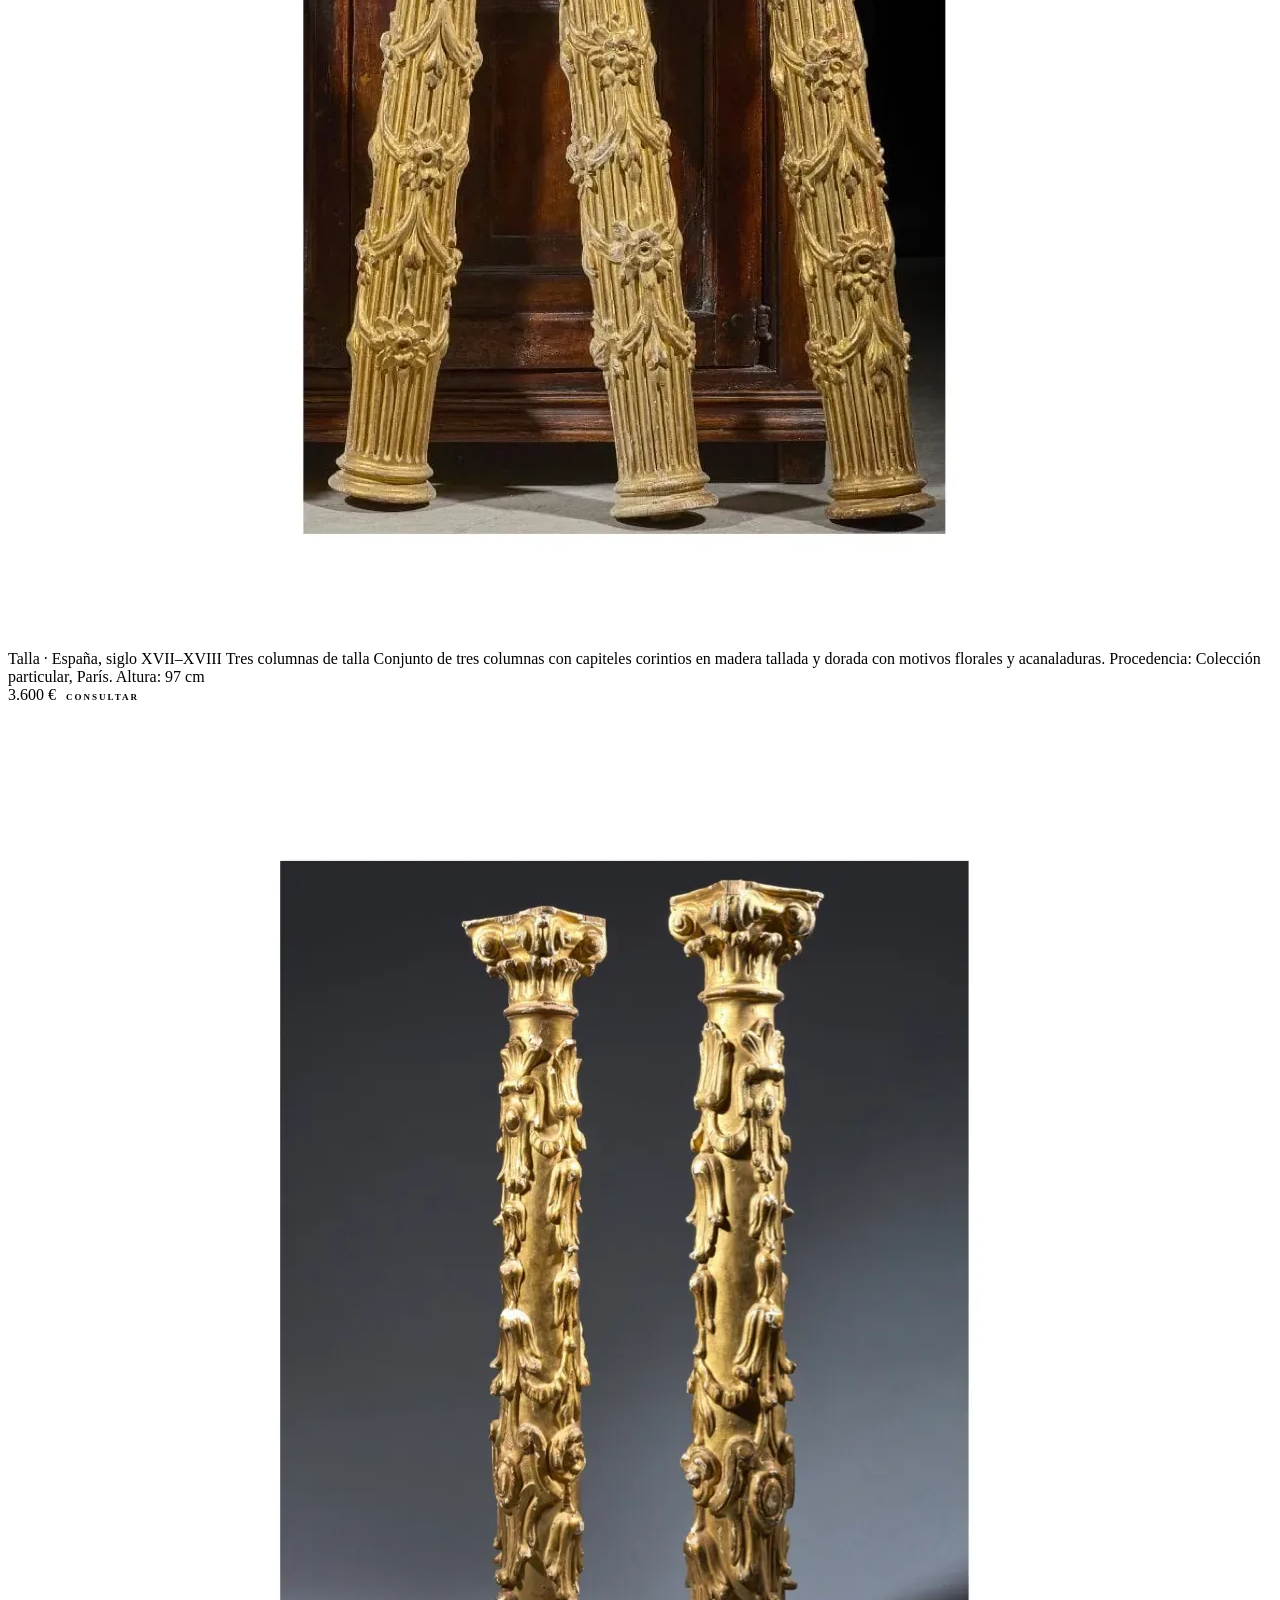
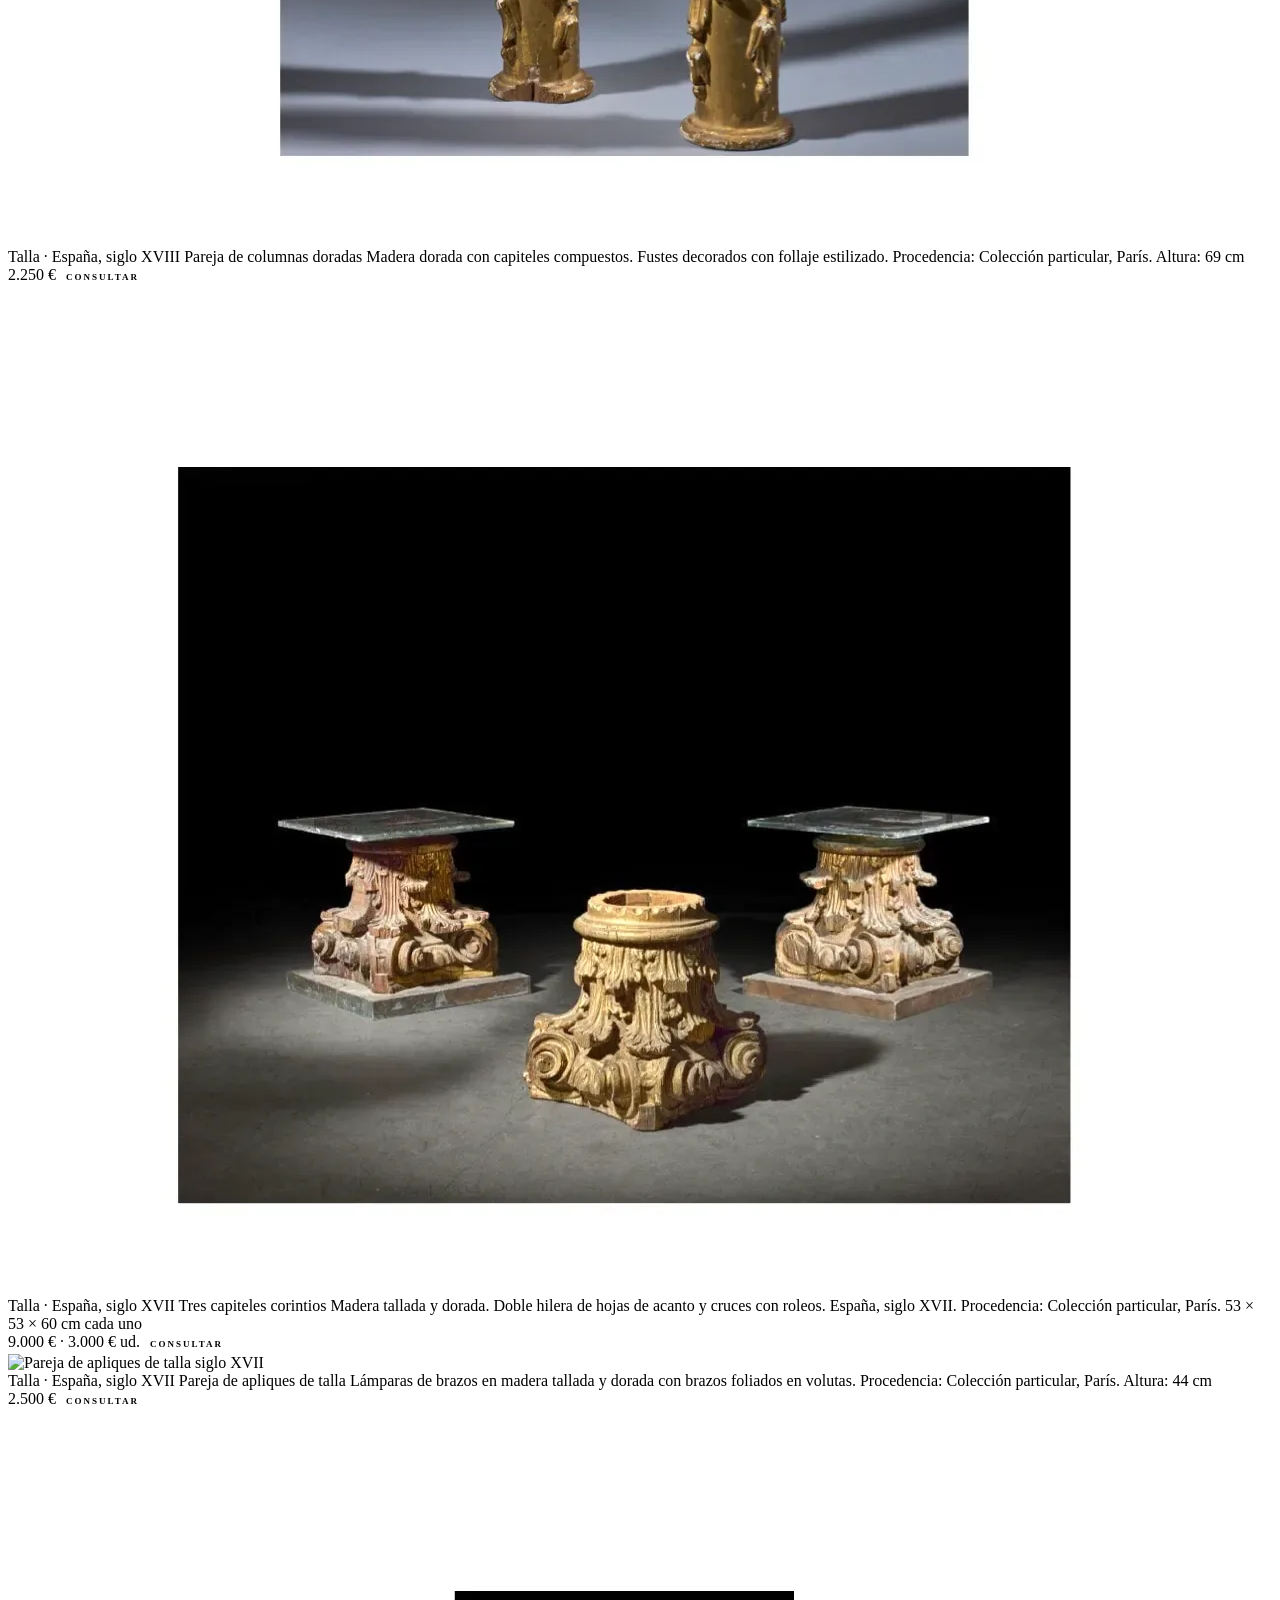
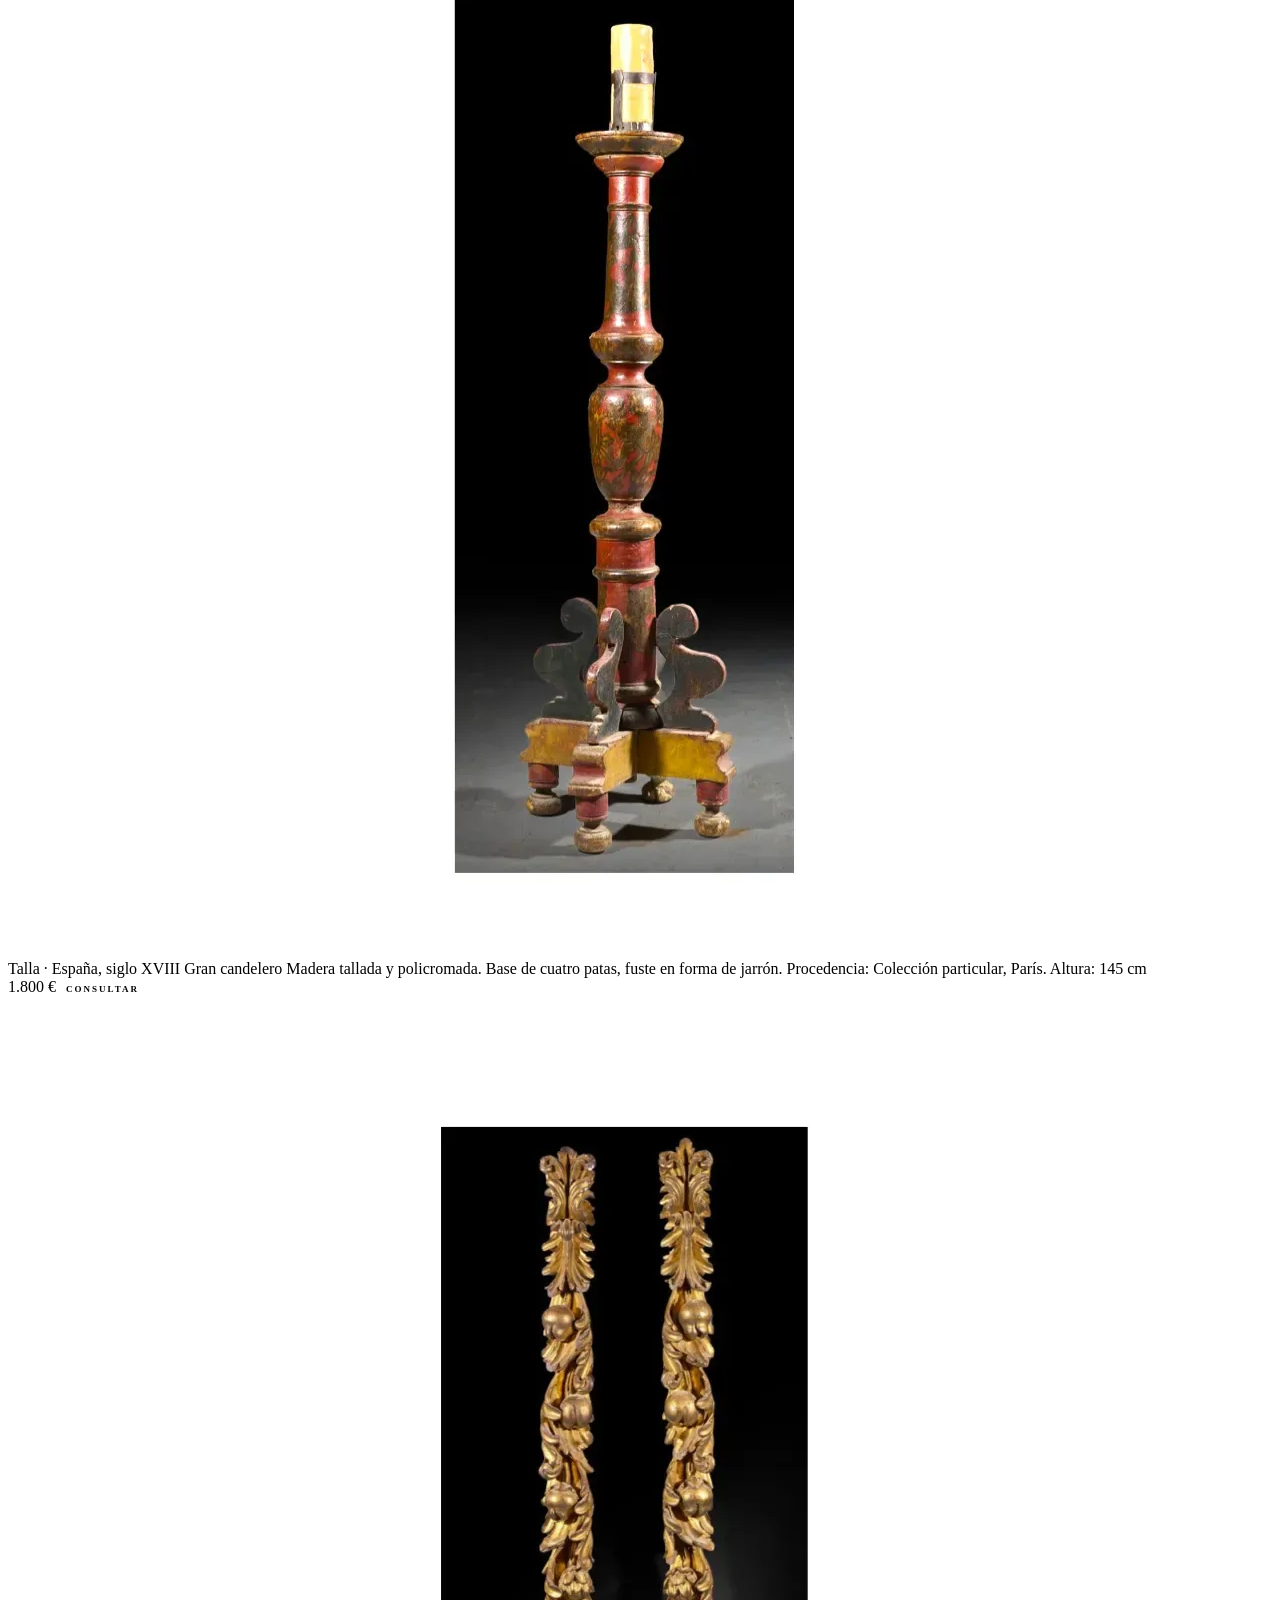
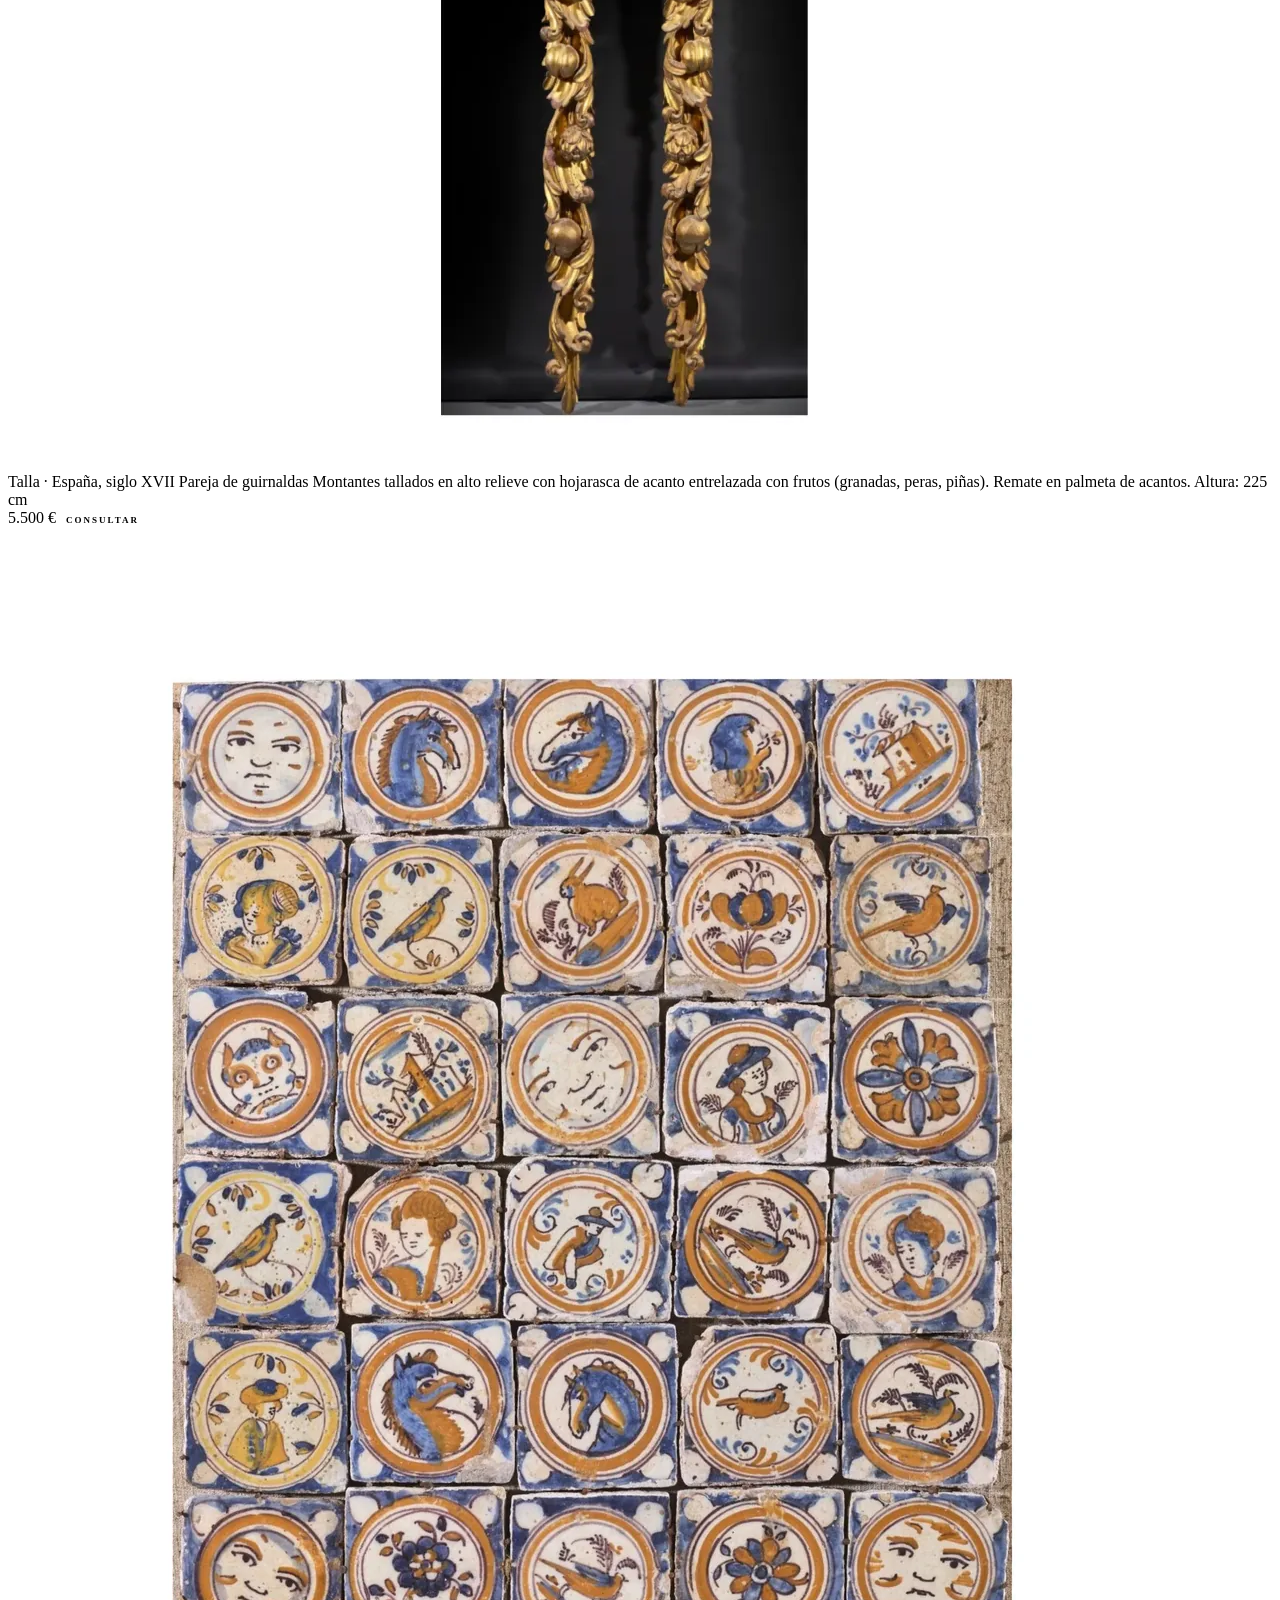
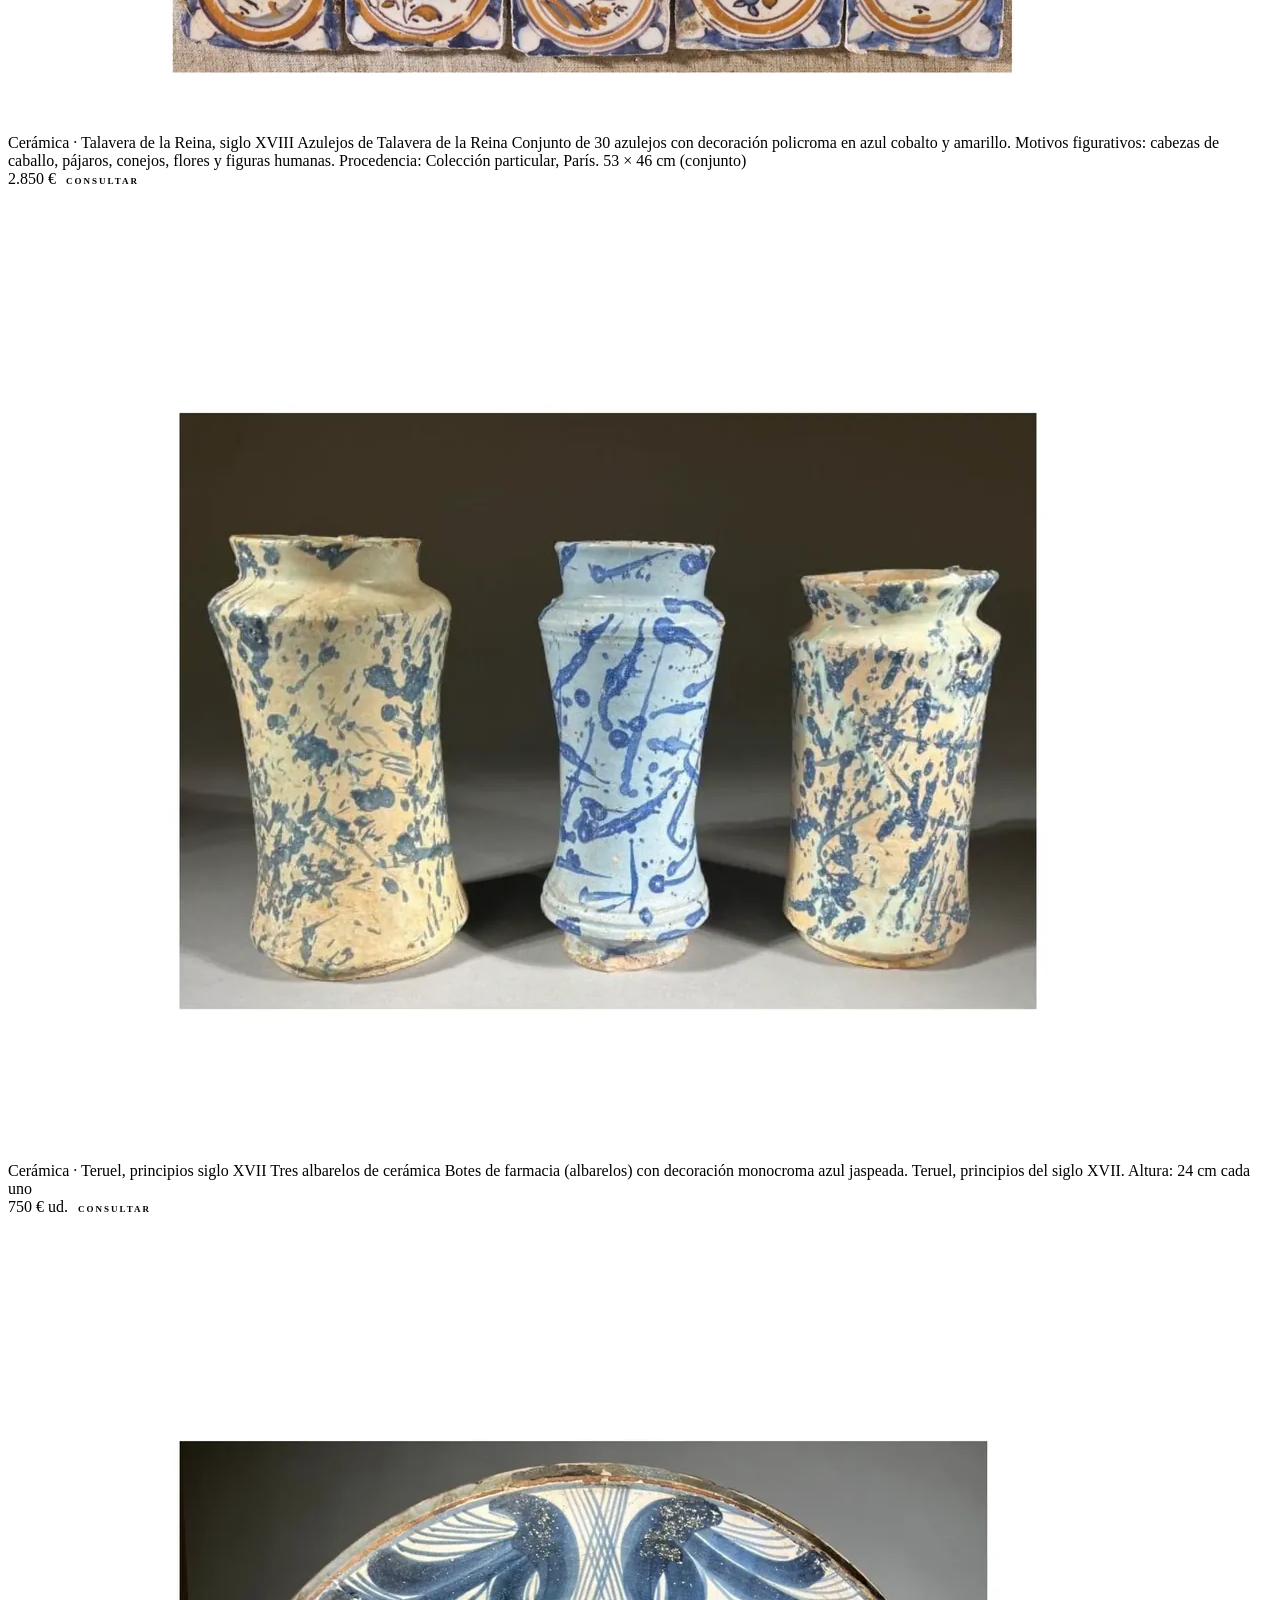
==== commit a8df1728: "Update antiguedades.html" ====
--- a/antiguedades.html
+++ b/antiguedades.html
@@ -9,15 +9,7 @@
 </head>
 <body>
 
-<nav><!-- PEGAR JUSTO DESPUÉS DE </nav> EN CADA PÁGINA -->
-
-<div class="nav-mobile-menu" id="mobileMenu">
-  <a href="/index.html">Inicio</a>
-  <a href="/arte.html">Arte</a>
-  <a href="/decoracion.html">Decoración</a>
-  <a href="/antiguedades.html">Antigüedades</a>
-  <a href="/contacto.html">Contacto</a>
-</div>
+<nav>
 
 <script>
   (function(){
--- a/style.css
+++ b/style.css
@@ -1,6 +1,6 @@
 /* ── MENÚ MÓVIL ── */
 .nav-mobile-menu {
-  display: none;
+  display: none !important;
   position: absolute;
   top: 64px;
   left: 0;
@@ -9,6 +9,9 @@
   border-bottom: 2px solid var(--black);
   z-index: 99;
   flex-direction: column;
+}
+@media (max-width: 768px) {
+  .nav-mobile-menu.open { display: flex !important; }
 }
 .nav-mobile-menu a {
   display: block;
@@ -24,17 +27,7 @@
 }
 .nav-mobile-menu a:hover,
 .nav-mobile-menu a.active { background: var(--orange); color: var(--white); }
-.nav-mobile-menu.open { display: flex; }
-.logo.menu-open { background: var(--black); }.art-dates { font-size: 10px; color: var(--mid); font-weight: 500; }
-.art-title { font-size: 13px; font-style: italic; color: var(--burgundy); line-height: 1.4; margin-top: 2px; }
-.art-title-plain { font-size: 12px; font-weight: 900; color: var(--black); line-height: 1.25; }
-.art-technique { font-size: 11px; color: var(--burgundy); line-height: 1.5; }
-.art-dims { font-size: 10px; color: var(--mid); font-weight: 500; }
-.art-edition { font-size: 10px; color: var(--burgundy); font-style: italic; }
-.art-desc { font-size: 11px; color: var(--burgundy); line-height: 1.65; }
-.art-footer { display: flex; justify-content: space-between; align-items: center; margin-top: auto; padding-top: 14px; border-top: 1px solid rgba(17,17,17,0.1); }
-.art-price { font-size: 13px; font-weight: 900; color: var(--orange); }
-.art-inquiry { font-size: 9px; font-weight: 700; letter-spacing: 2px; text-transform: uppercase; color: var(--black); border: 1px solid var(--black); padding: 5px 10px; text-decoration: none; transition: background 0.12s, color 0.12s; display: inline-block; }
+.logo.menu-open { background: var(--black); }.art-inquiry { font-size: 9px; font-weight: 700; letter-spacing: 2px; text-transform: uppercase; color: var(--black); border: 1px solid var(--black); padding: 5px 10px; text-decoration: none; transition: background 0.12s, color 0.12s; display: inline-block; }
 .art-card:hover .art-inquiry { background: var(--orange); color: var(--white); border-color: var(--orange); }
 .contact-strip { display: grid; grid-template-columns: 2fr 1fr; border-top: 2px solid var(--black); }
 .contact-text { padding: 56px; border-right: 2px solid var(--black); }
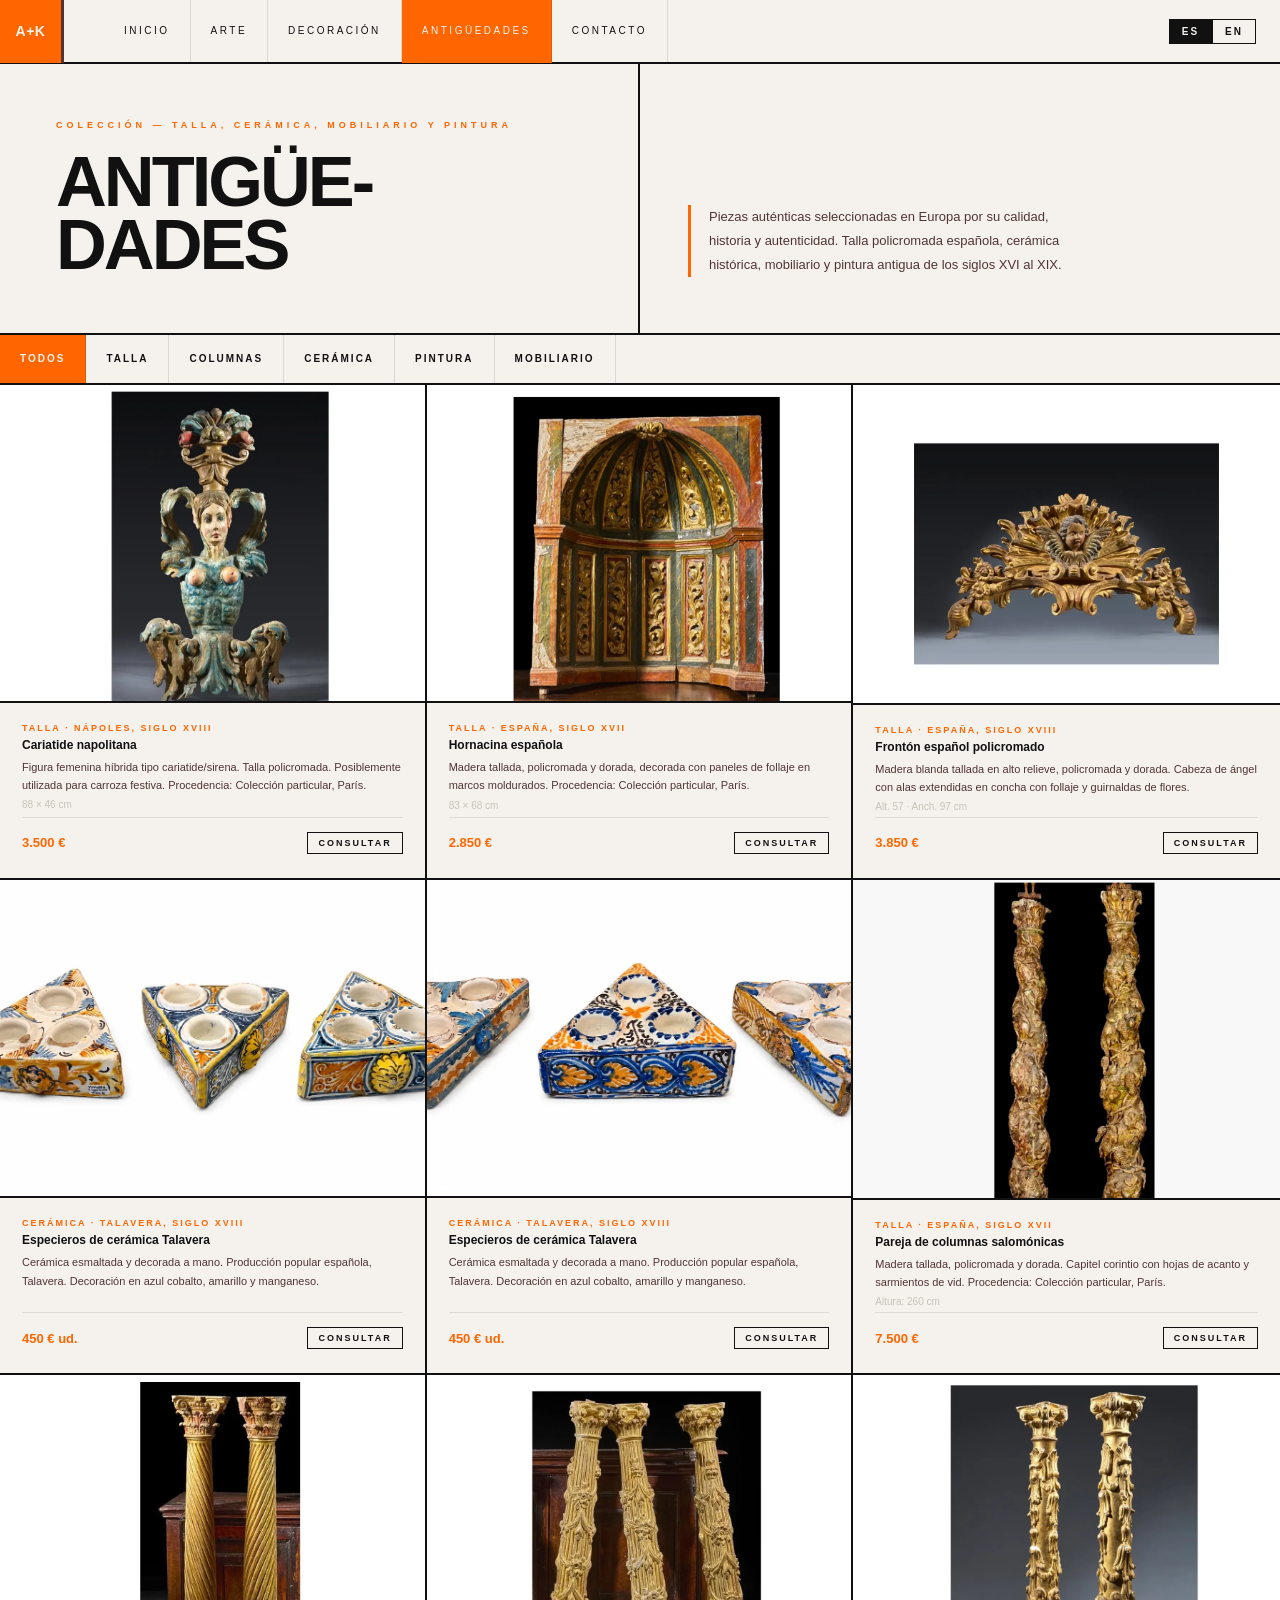
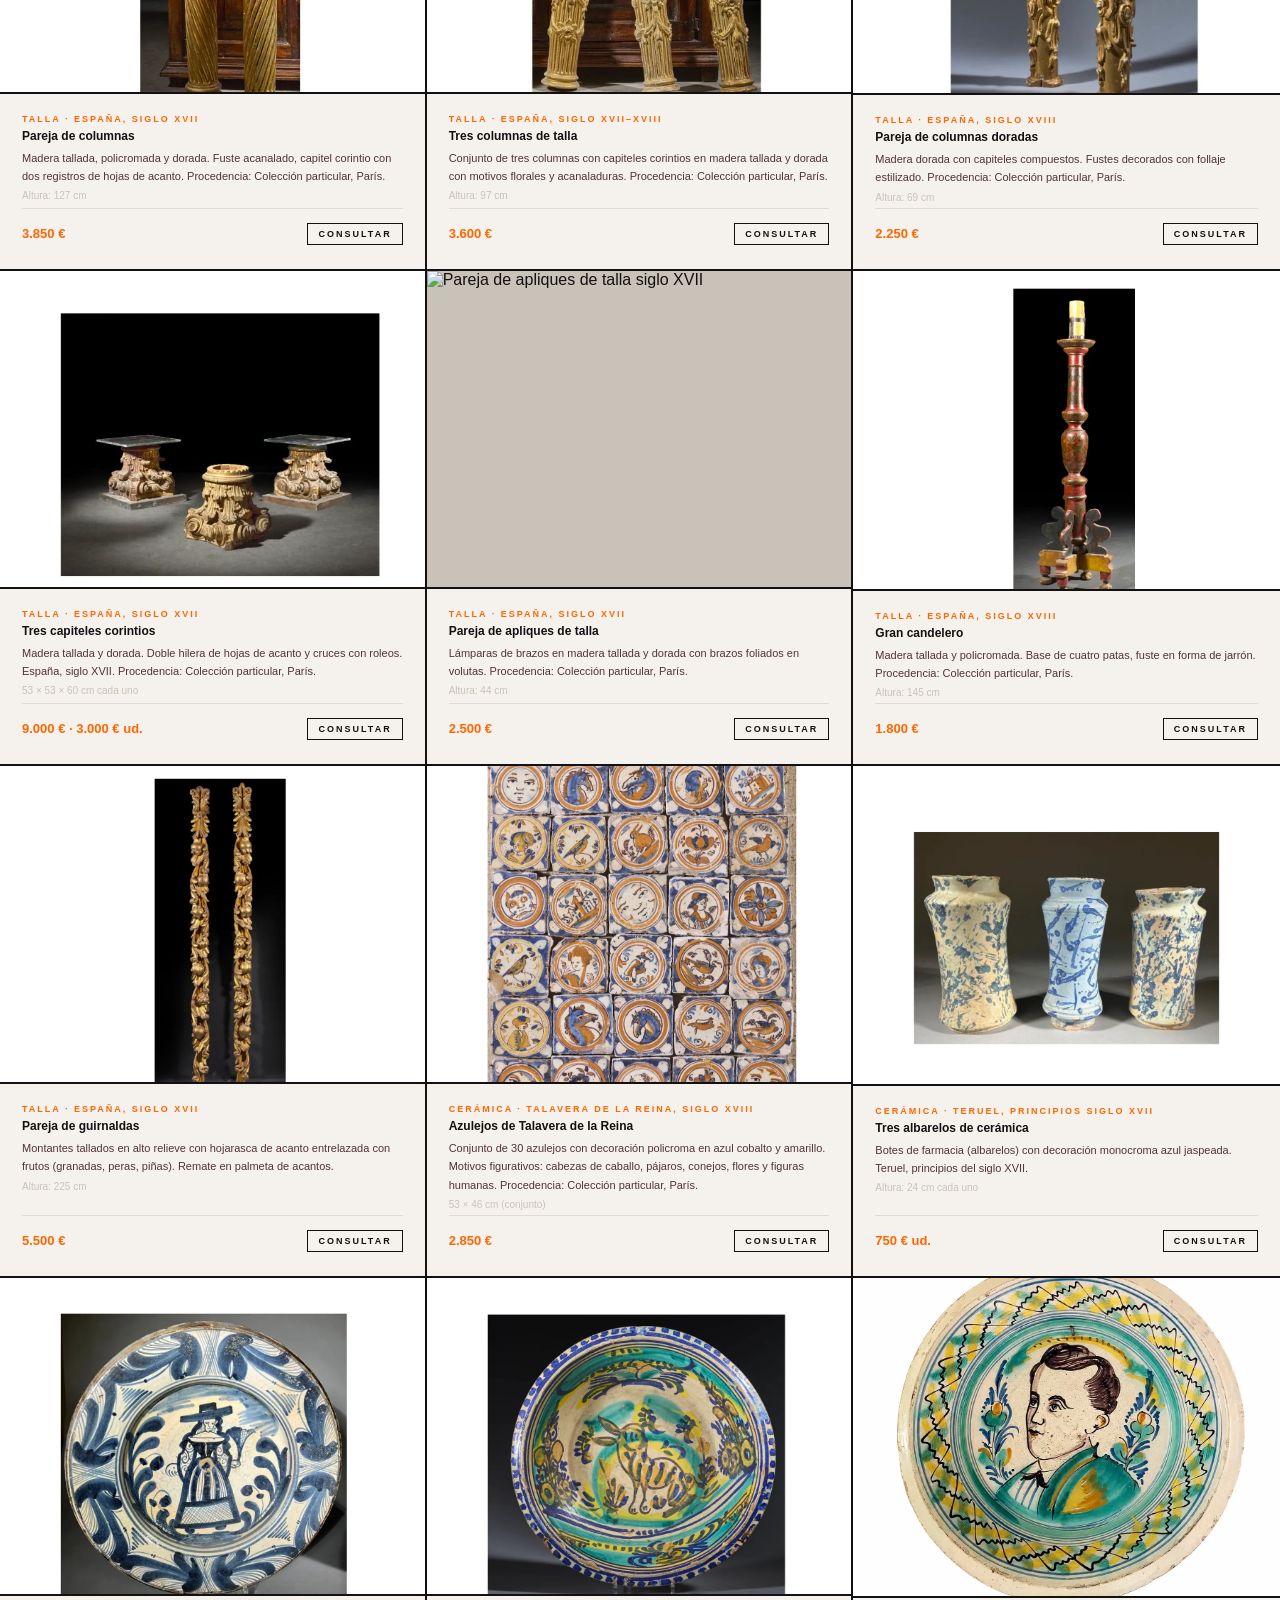
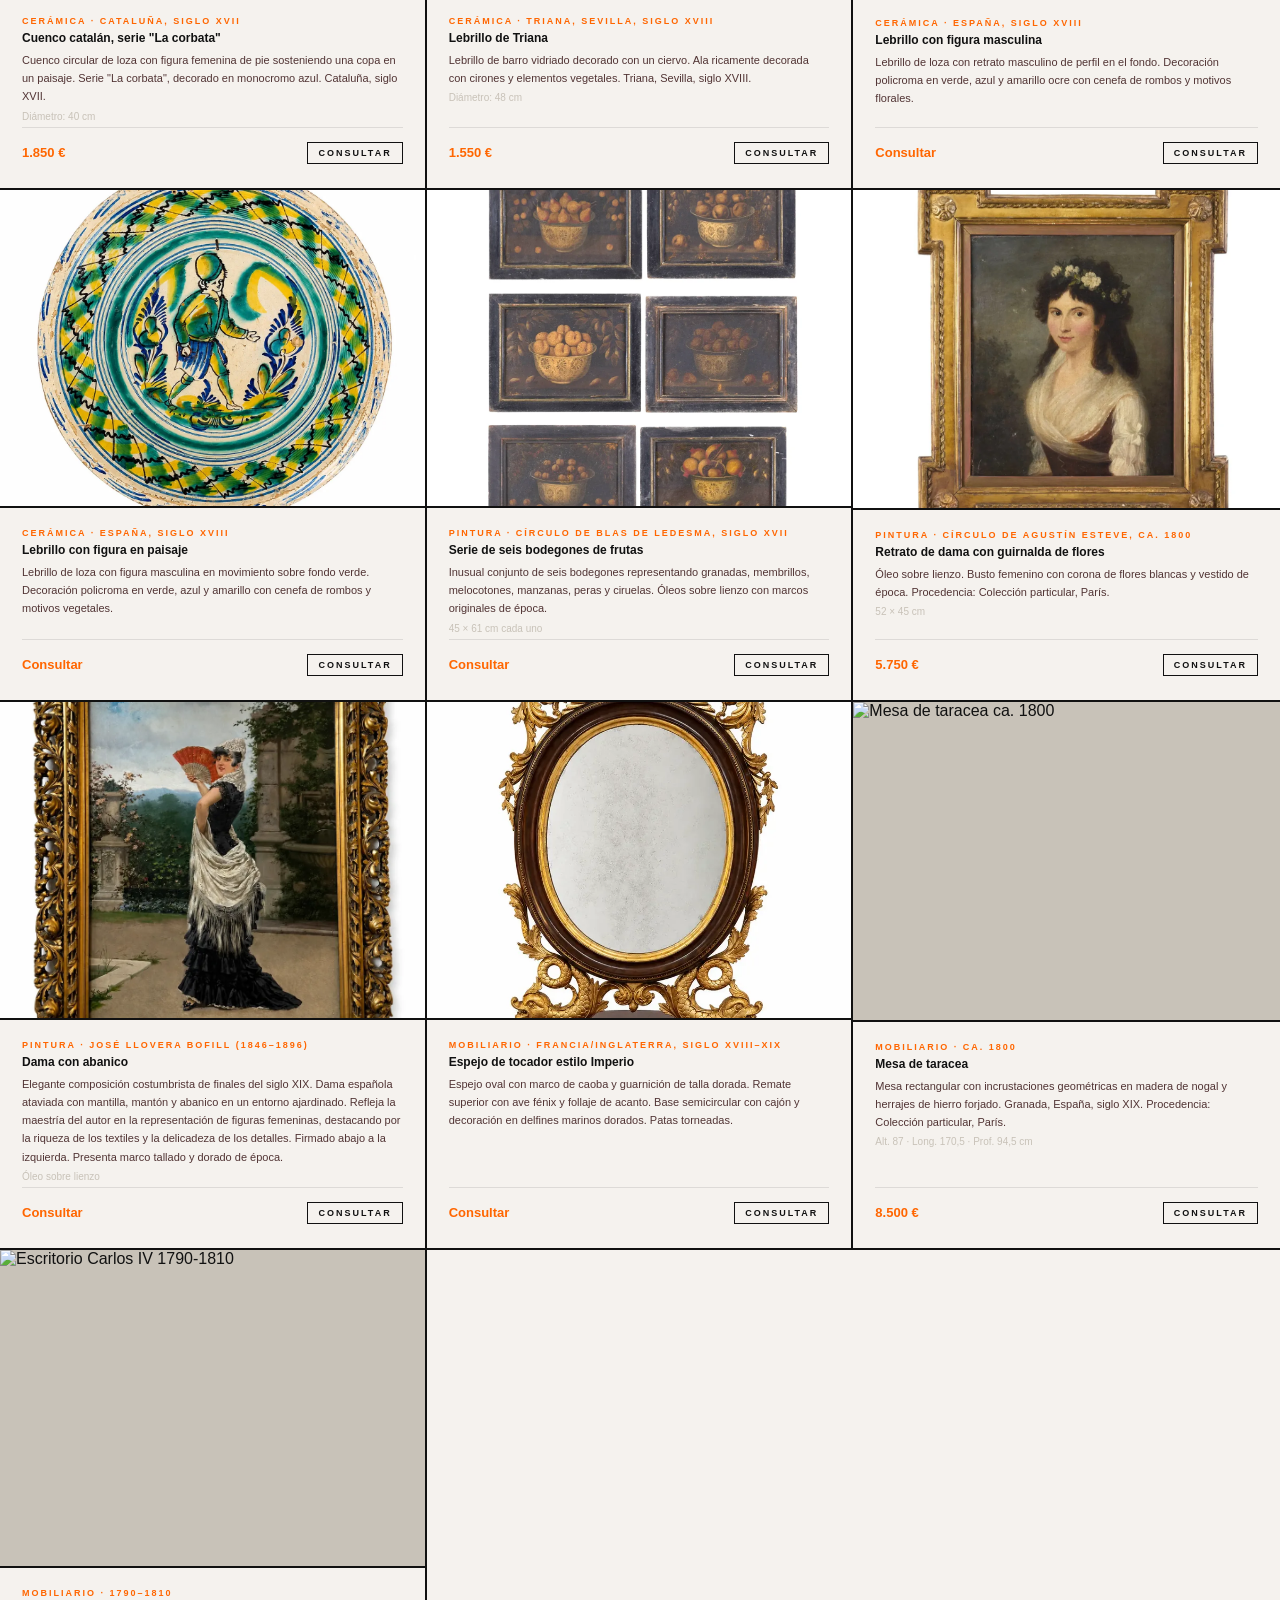
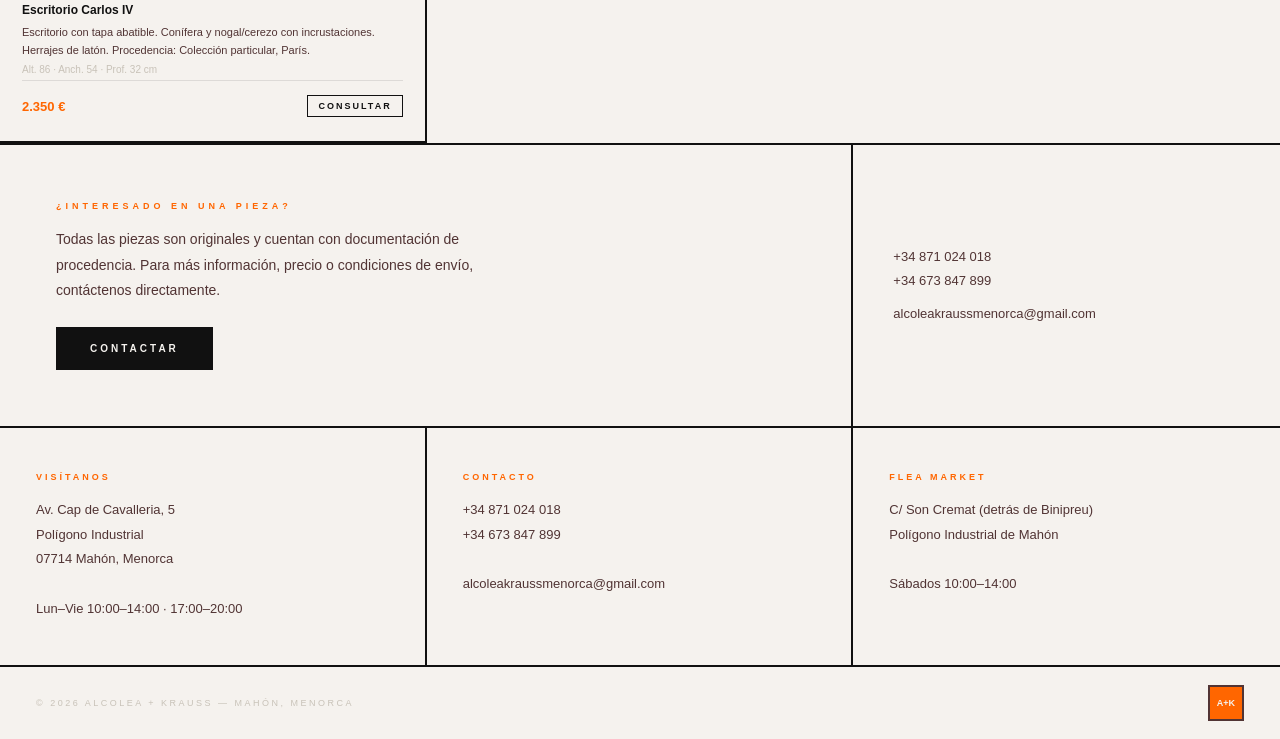
==== commit adc61088: "Update antiguedades.html" ====
--- a/antiguedades.html
+++ b/antiguedades.html
@@ -10,6 +10,22 @@
 <body>
 
 <nav>
+  <div class="nav-mobile-menu" id="mobileMenu">
+  <a href="/index.html">Inicio</a>
+  <a href="/arte.html">Arte</a>
+  <a href="/decoracion.html">Decoración</a>
+  <a href="/antiguedades.html">Antigüedades</a>
+  <a href="/contacto.html">Contacto</a>
+</div>
+
+<script>
+  (function(){
+    var logo = document.querySelector('.logo');
+    var menu = document.getElementById('mobileMenu');
+    logo.addEventListener('click', function(e){
+      if(window.innerWidth > 768) return;
+      e.preventDefault();
+      menu.classList.toggle('op
 
 <script>
   (function(){
--- a/style.css
+++ b/style.css
@@ -1,33 +1,49 @@
-/* ── MENÚ MÓVIL ── */
-.nav-mobile-menu {
-  display: none !important;
-  position: absolute;
-  top: 64px;
-  left: 0;
-  width: 100%;
-  background: var(--white);
-  border-bottom: 2px solid var(--black);
-  z-index: 99;
-  flex-direction: column;
-}
-@media (max-width: 768px) {
-  .nav-mobile-menu.open { display: flex !important; }
-}
-.nav-mobile-menu a {
-  display: block;
-  padding: 18px 24px;
-  font-size: 10px;
-  font-weight: 700;
-  letter-spacing: 2.5px;
-  text-transform: uppercase;
-  color: var(--black);
-  text-decoration: none;
-  border-bottom: 1px solid rgba(17,17,17,0.12);
-  transition: background 0.12s, color 0.12s;
-}
-.nav-mobile-menu a:hover,
-.nav-mobile-menu a.active { background: var(--orange); color: var(--white); }
-.logo.menu-open { background: var(--black); }.art-inquiry { font-size: 9px; font-weight: 700; letter-spacing: 2px; text-transform: uppercase; color: var(--black); border: 1px solid var(--black); padding: 5px 10px; text-decoration: none; transition: background 0.12s, color 0.12s; display: inline-block; }
+*, *::before, *::after { box-sizing: border-box; margin: 0; padding: 0; }
+:root { --orange: #FF6600; --burgundy: #513434; --black: #111111; --white: #F5F2EE; --mid: #C8C2B8; --light: #E8E4DE; }
+html { scroll-behavior: smooth; }
+body { font-family: 'Helvetica Neue', Helvetica, Arial, sans-serif; background: var(--white); color: var(--black); overflow-x: hidden; }
+nav { display: flex; align-items: center; height: 64px; border-bottom: 2px solid var(--black); background: var(--white); position: sticky; top: 0; z-index: 100; }
+.logo { width: 64px; height: 64px; min-width: 64px; background: var(--orange); border-right: 3px solid var(--burgundy); display: flex; align-items: center; justify-content: center; flex-shrink: 0; text-decoration: none; }
+.logo span { font-weight: 900; font-size: 14px; color: var(--white); letter-spacing: 0.5px; }
+.nav-links { display: flex; list-style: none; margin-left: 40px; flex: 1; }
+.nav-links a { display: block; padding: 0 20px; height: 64px; line-height: 64px; font-size: 10px; font-weight: 500; letter-spacing: 2.5px; text-transform: uppercase; color: var(--black); text-decoration: none; border-right: 1px solid rgba(17,17,17,0.12); transition: background 0.12s, color 0.12s; }
+.nav-links a:hover, .nav-links a.active { background: var(--orange); color: var(--white); }
+.lang-toggle { display: flex; font-size: 10px; font-weight: 700; letter-spacing: 2px; margin-right: 24px; }
+.lang-toggle a { padding: 6px 12px; border: 1px solid var(--black); text-decoration: none; color: var(--black); transition: background 0.12s, color 0.12s; }
+.lang-toggle a.active { background: var(--black); color: var(--white); }
+.lang-toggle a:hover:not(.active) { background: var(--orange); color: var(--white); border-color: var(--orange); }
+.page-header { display: grid; grid-template-columns: 1fr 1fr; border-bottom: 2px solid var(--black); }
+.page-header-left { padding: 56px; border-right: 2px solid var(--black); }
+.page-eyebrow { font-size: 9px; letter-spacing: 4px; text-transform: uppercase; color: var(--orange); font-weight: 700; display: block; margin-bottom: 20px; }
+.page-title { font-size: clamp(40px, 5.5vw, 72px); font-weight: 900; letter-spacing: -3px; line-height: 0.9; color: var(--black); }
+.page-header-right { padding: 56px 48px; display: flex; flex-direction: column; justify-content: flex-end; }
+.page-desc { font-size: 13px; line-height: 1.85; color: var(--burgundy); max-width: 380px; border-left: 3px solid var(--orange); padding-left: 18px; }
+.filter-bar { display: flex; border-bottom: 2px solid var(--black); overflow-x: auto; }
+.filter-btn { padding: 0 20px; height: 48px; line-height: 48px; font-size: 10px; font-weight: 700; letter-spacing: 2px; text-transform: uppercase; border: none; background: none; cursor: pointer; border-right: 1px solid rgba(17,17,17,0.12); white-space: nowrap; transition: background 0.12s, color 0.12s; color: var(--black); font-family: inherit; }
+.filter-btn:hover, .filter-btn.active { background: var(--orange); color: var(--white); }
+.art-grid { display: grid; grid-template-columns: repeat(3, 1fr); }
+.art-card { border-right: 2px solid var(--black); border-bottom: 2px solid var(--black); cursor: pointer; transition: background 0.12s; display: flex; flex-direction: column; }
+.art-card:nth-child(3n) { border-right: none; }
+.art-card:hover { background: var(--light); }
+.art-img { width: 100%; aspect-ratio: 4/3; background: var(--mid); display: flex; align-items: center; justify-content: center; border-bottom: 2px solid var(--black); overflow: hidden; }
+.art-img img { width: 100%; height: 100%; object-fit: cover; object-position: center; }
+.thumb-strip { display: flex; border-top: 1px solid rgba(17,17,17,0.1); }
+.thumb { flex: 1; aspect-ratio: 1; background: var(--light); overflow: hidden; border-right: 1px solid rgba(17,17,17,0.1); }
+.thumb:last-child { border-right: none; }
+.thumb img { width: 100%; height: 100%; object-fit: cover; }
+.art-info { padding: 20px 22px 24px; flex: 1; display: flex; flex-direction: column; gap: 5px; }
+.art-cat { font-size: 9px; letter-spacing: 2px; text-transform: uppercase; color: var(--orange); font-weight: 700; }
+.art-artist { font-size: 11px; font-weight: 900; letter-spacing: 1.5px; text-transform: uppercase; color: var(--black); }
+.art-dates { font-size: 10px; color: var(--mid); font-weight: 500; }
+.art-title { font-size: 13px; font-style: italic; color: var(--burgundy); line-height: 1.4; margin-top: 2px; }
+.art-title-plain { font-size: 12px; font-weight: 900; color: var(--black); line-height: 1.25; }
+.art-technique { font-size: 11px; color: var(--burgundy); line-height: 1.5; }
+.art-dims { font-size: 10px; color: var(--mid); font-weight: 500; }
+.art-edition { font-size: 10px; color: var(--burgundy); font-style: italic; }
+.art-desc { font-size: 11px; color: var(--burgundy); line-height: 1.65; }
+.art-footer { display: flex; justify-content: space-between; align-items: center; margin-top: auto; padding-top: 14px; border-top: 1px solid rgba(17,17,17,0.1); }
+.art-price { font-size: 13px; font-weight: 900; color: var(--orange); }
+.art-inquiry { font-size: 9px; font-weight: 700; letter-spacing: 2px; text-transform: uppercase; color: var(--black); border: 1px solid var(--black); padding: 5px 10px; text-decoration: none; transition: background 0.12s, color 0.12s; display: inline-block; }
 .art-card:hover .art-inquiry { background: var(--orange); color: var(--white); border-color: var(--orange); }
 .contact-strip { display: grid; grid-template-columns: 2fr 1fr; border-top: 2px solid var(--black); }
 .contact-text { padding: 56px; border-right: 2px solid var(--black); }
@@ -121,6 +137,13 @@
 .flea-right-title { font-size: 22px; font-weight: 900; color: var(--white); line-height: 1.1; margin-bottom: 12px; }
 .flea-right-text { font-size: 13px; line-height: 1.85; color: var(--mid); }
 .flea-badge { display: inline-block; margin-top: 20px; padding: 10px 24px; background: var(--orange); color: var(--white); font-size: 10px; font-weight: 700; letter-spacing: 2px; text-transform: uppercase; }
+
+/* ── MENÚ MÓVIL ── */
+.nav-mobile-menu { display: none; position: absolute; top: 64px; left: 0; width: 100%; background: var(--white); border-bottom: 2px solid var(--black); z-index: 99; flex-direction: column; }
+.nav-mobile-menu a { display: block; padding: 18px 24px; font-size: 10px; font-weight: 700; letter-spacing: 2.5px; text-transform: uppercase; color: var(--black); text-decoration: none; border-bottom: 1px solid rgba(17,17,17,0.12); transition: background 0.12s, color 0.12s; }
+.nav-mobile-menu a:hover, .nav-mobile-menu a.active { background: var(--orange); color: var(--white); }
+.logo.menu-open { background: var(--black); }
+
 @media (max-width: 768px) {
   .page-header, .hero, .about, .contact-main, .flea-strip { grid-template-columns: 1fr; }
   .page-header-left, .hero-left, .about-text, .form-section, .flea-left { border-right: none; border-bottom: 2px solid var(--black); }
@@ -135,6 +158,7 @@
   .footer-grid { grid-template-columns: 1fr; }
   .footer-col { border-right: none; border-bottom: 2px solid var(--black); }
   .nav-links { display: none; }
+  .nav-mobile-menu.open { display: flex; }
 }
 @media (max-width: 480px) {
   .art-grid { grid-template-columns: 1fr; }
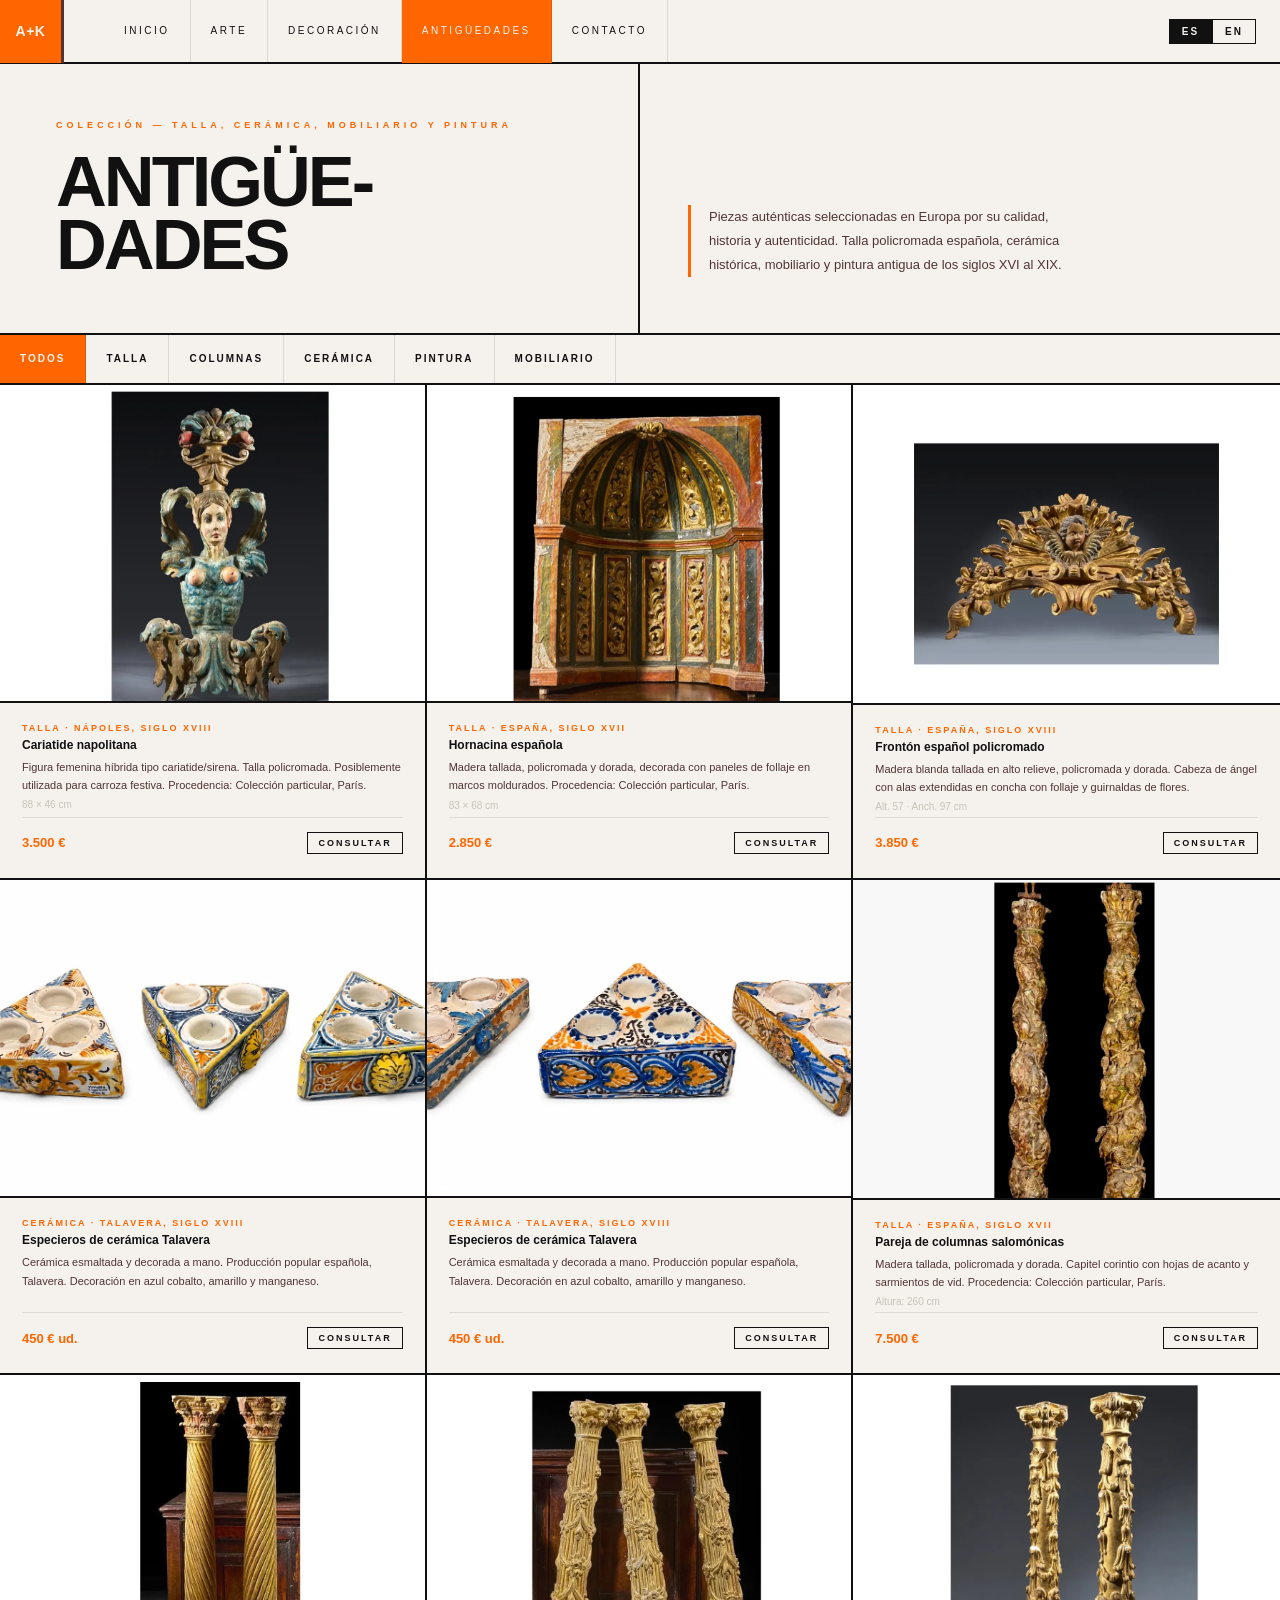
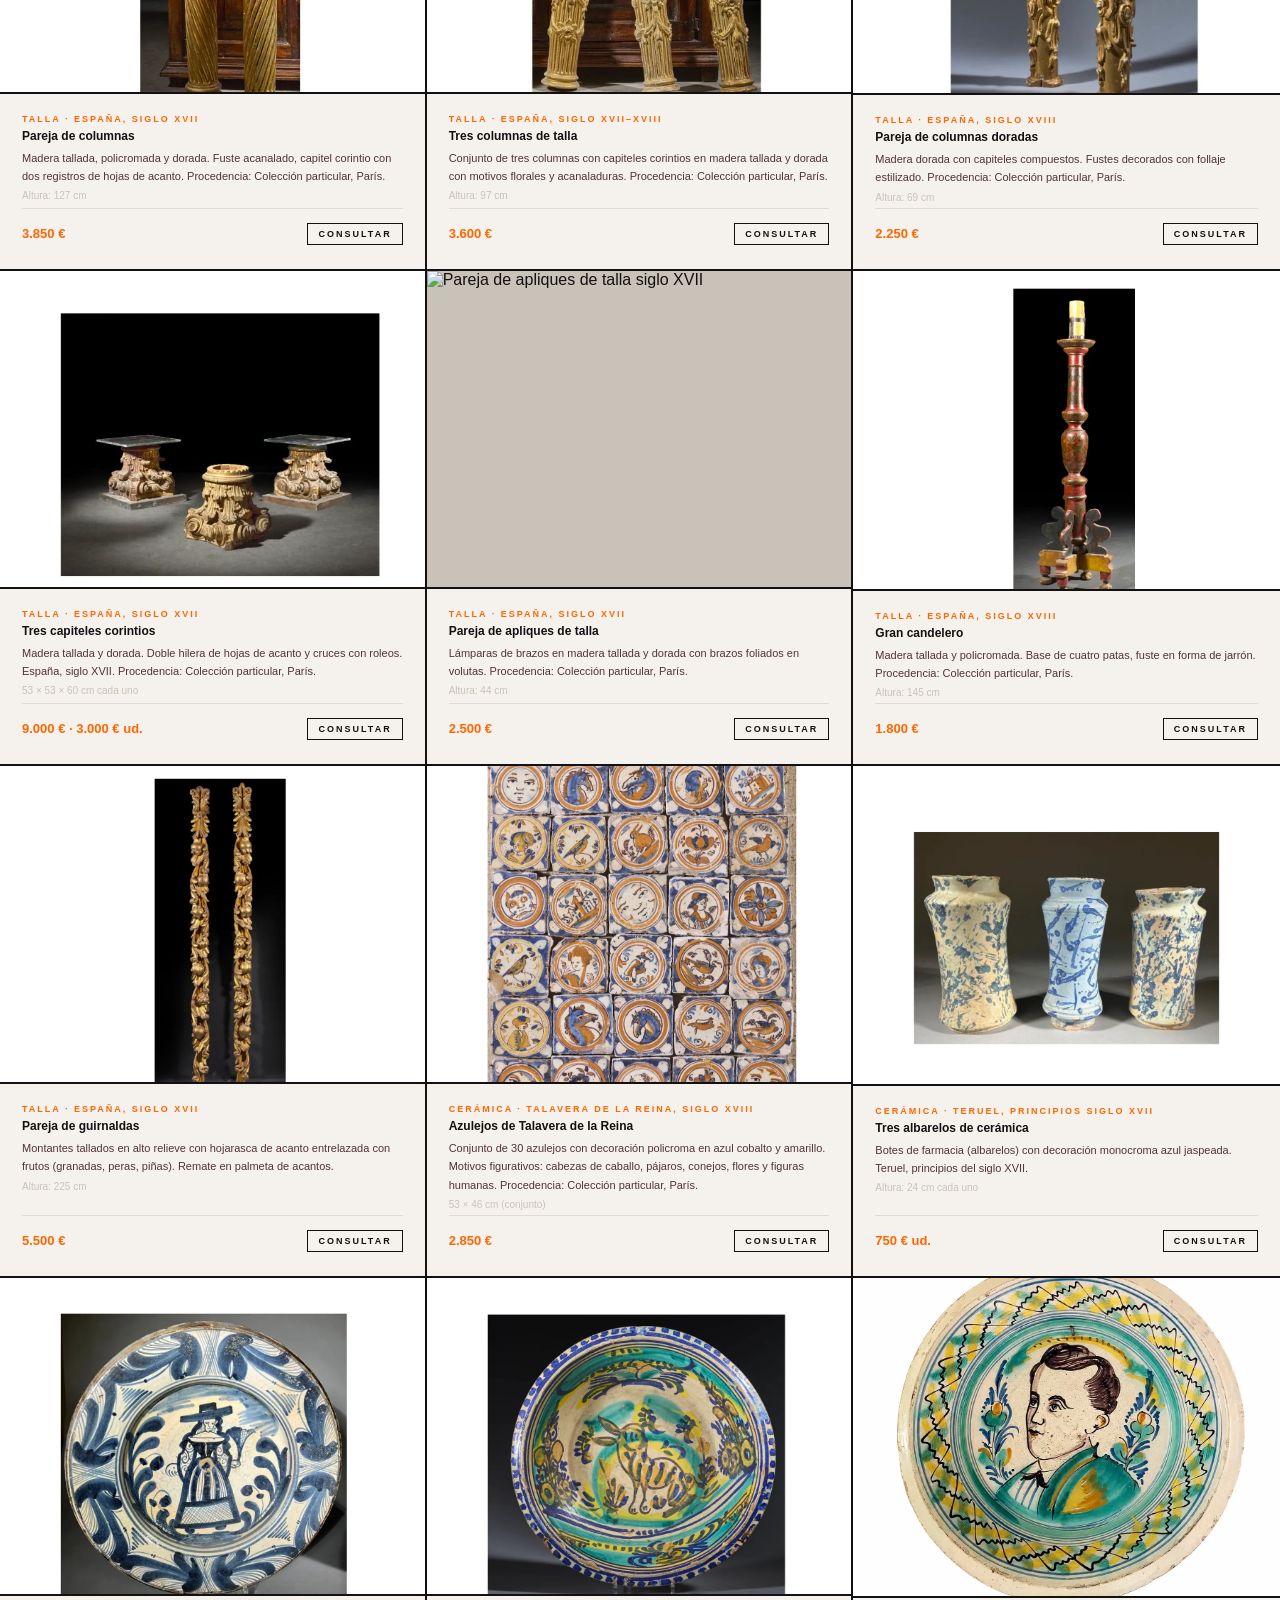
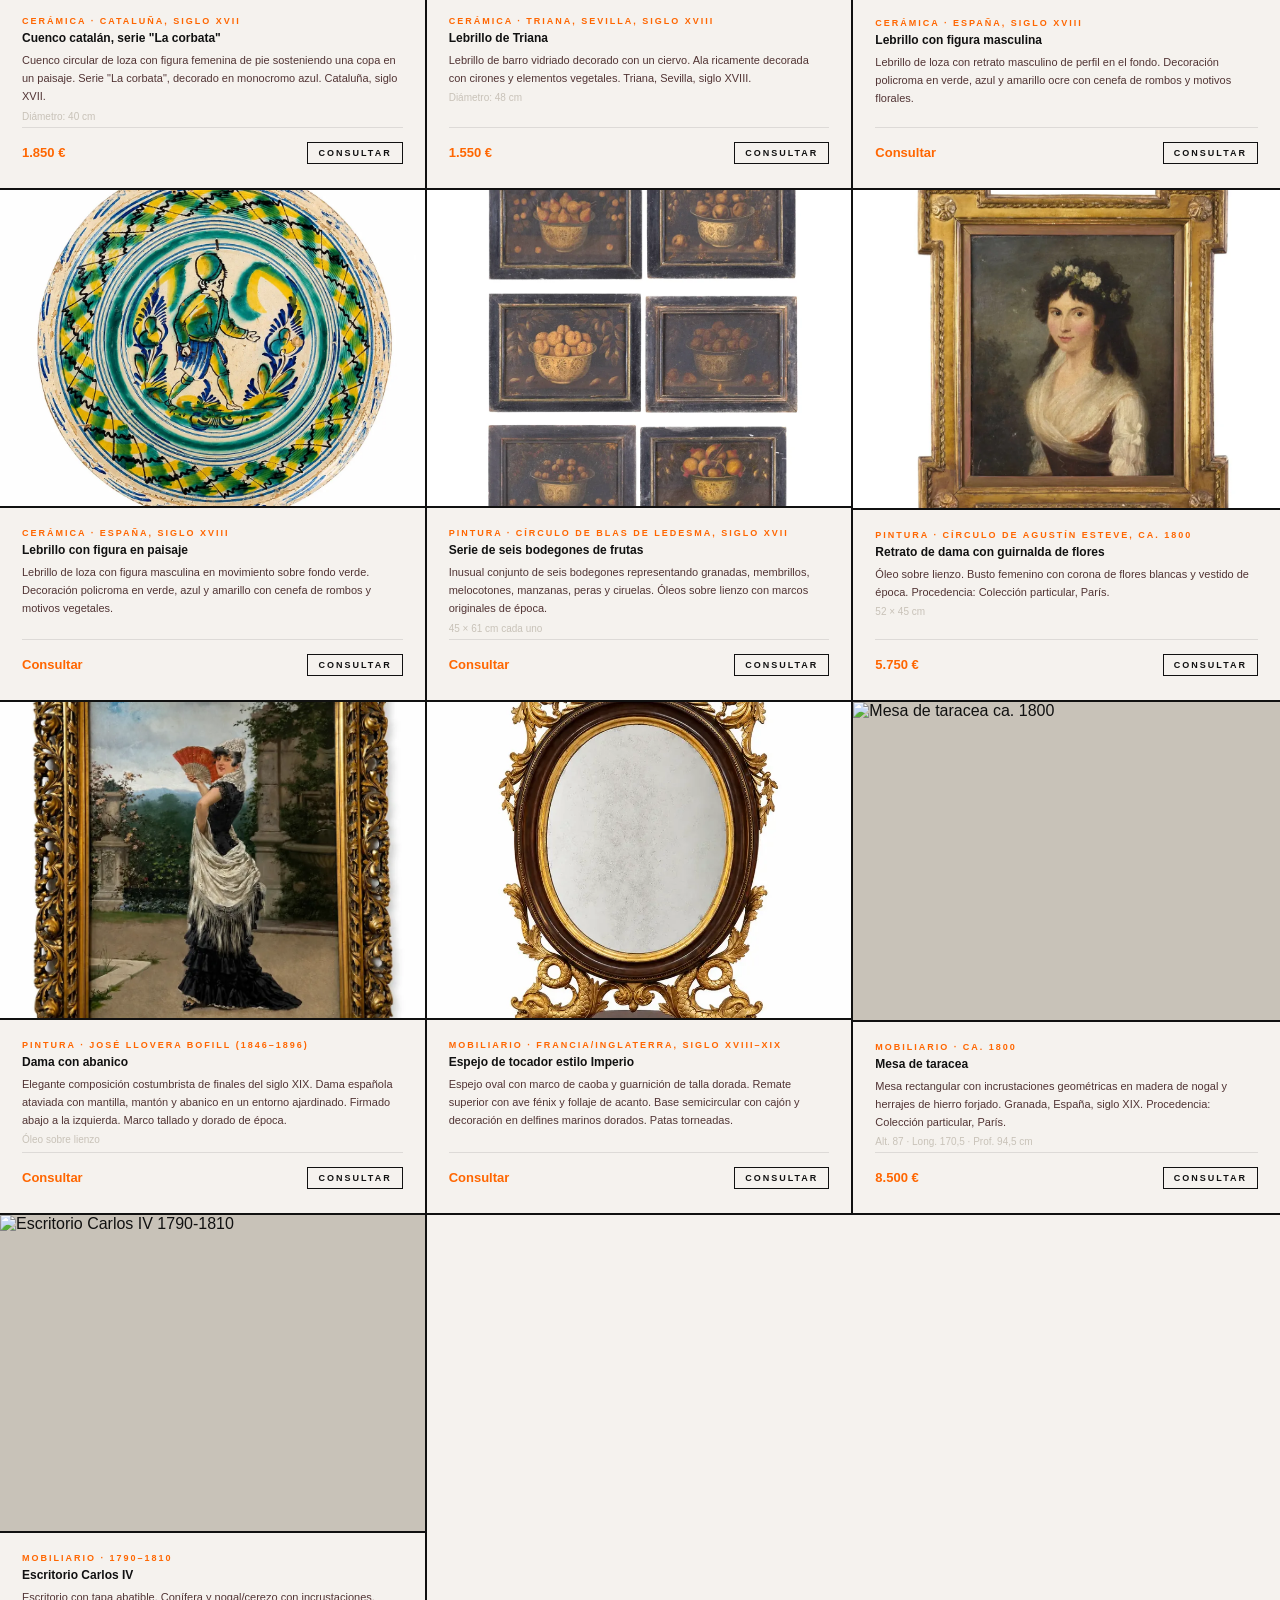
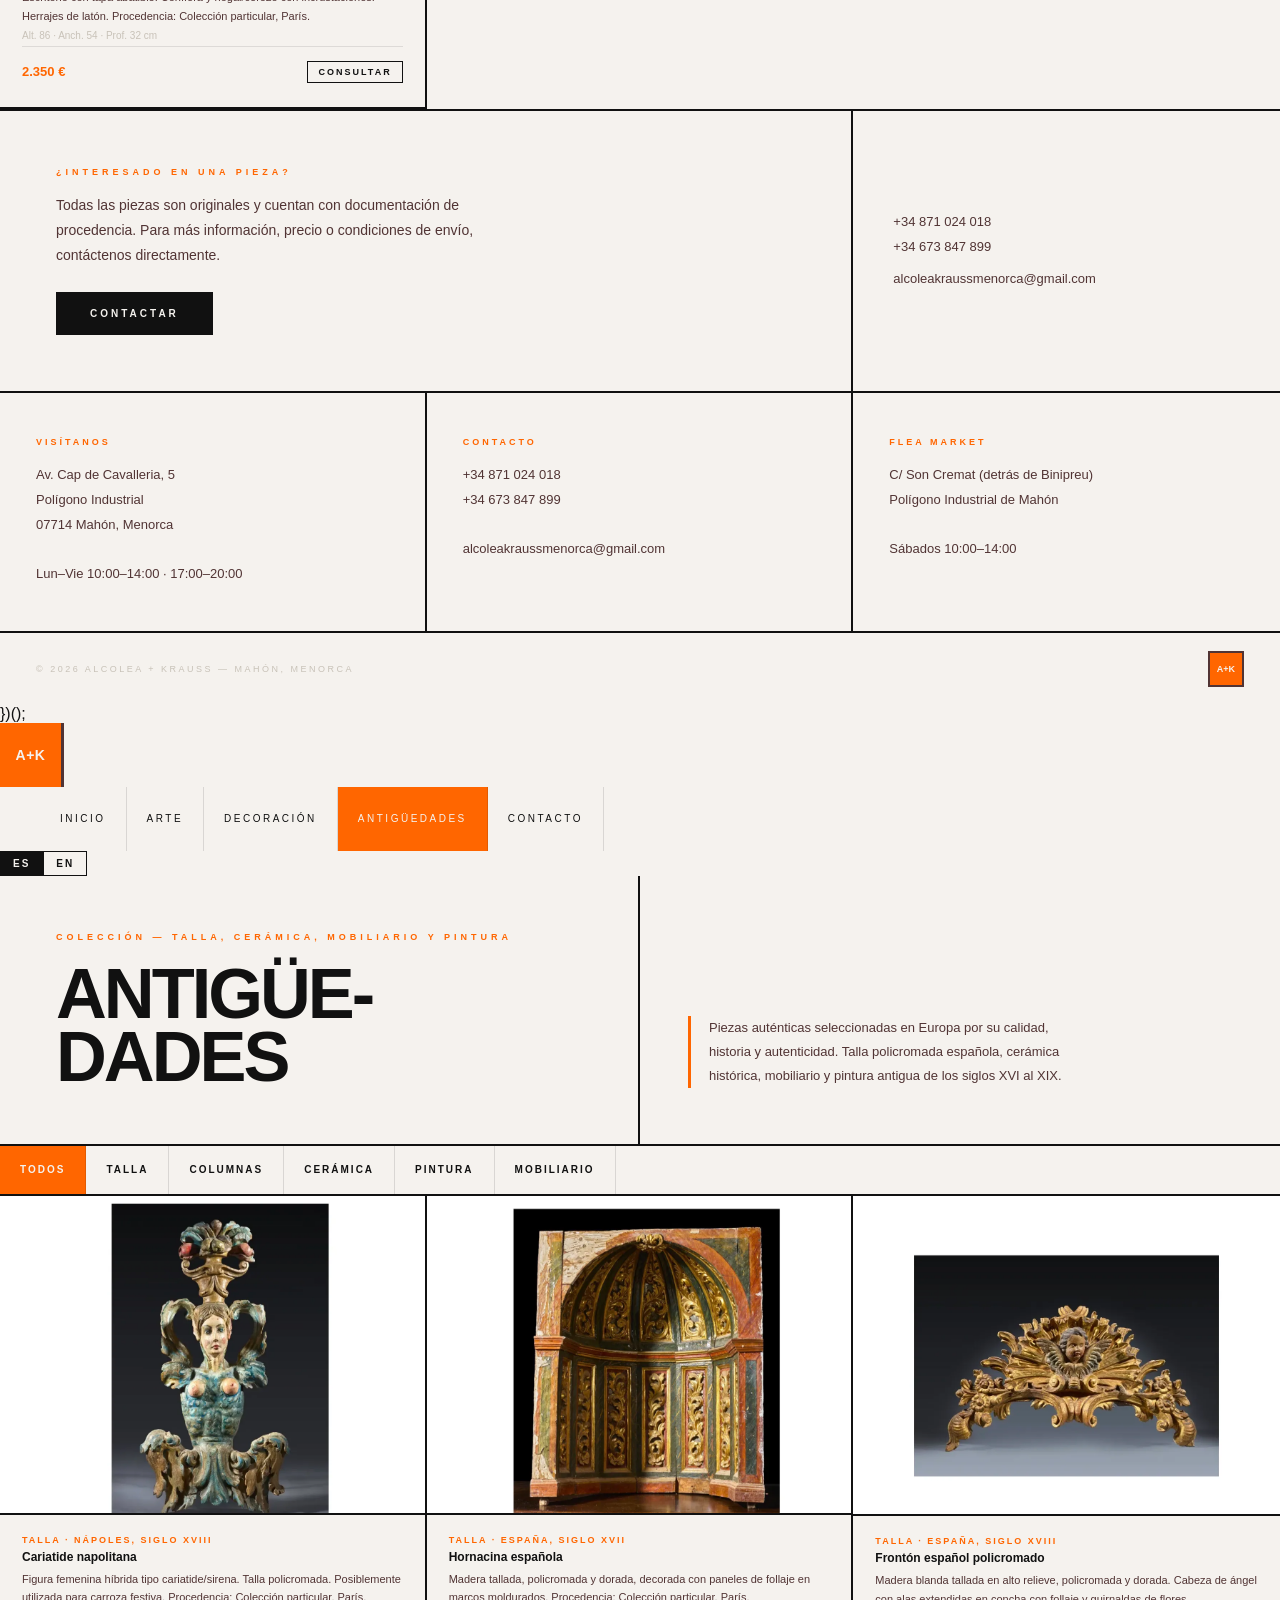
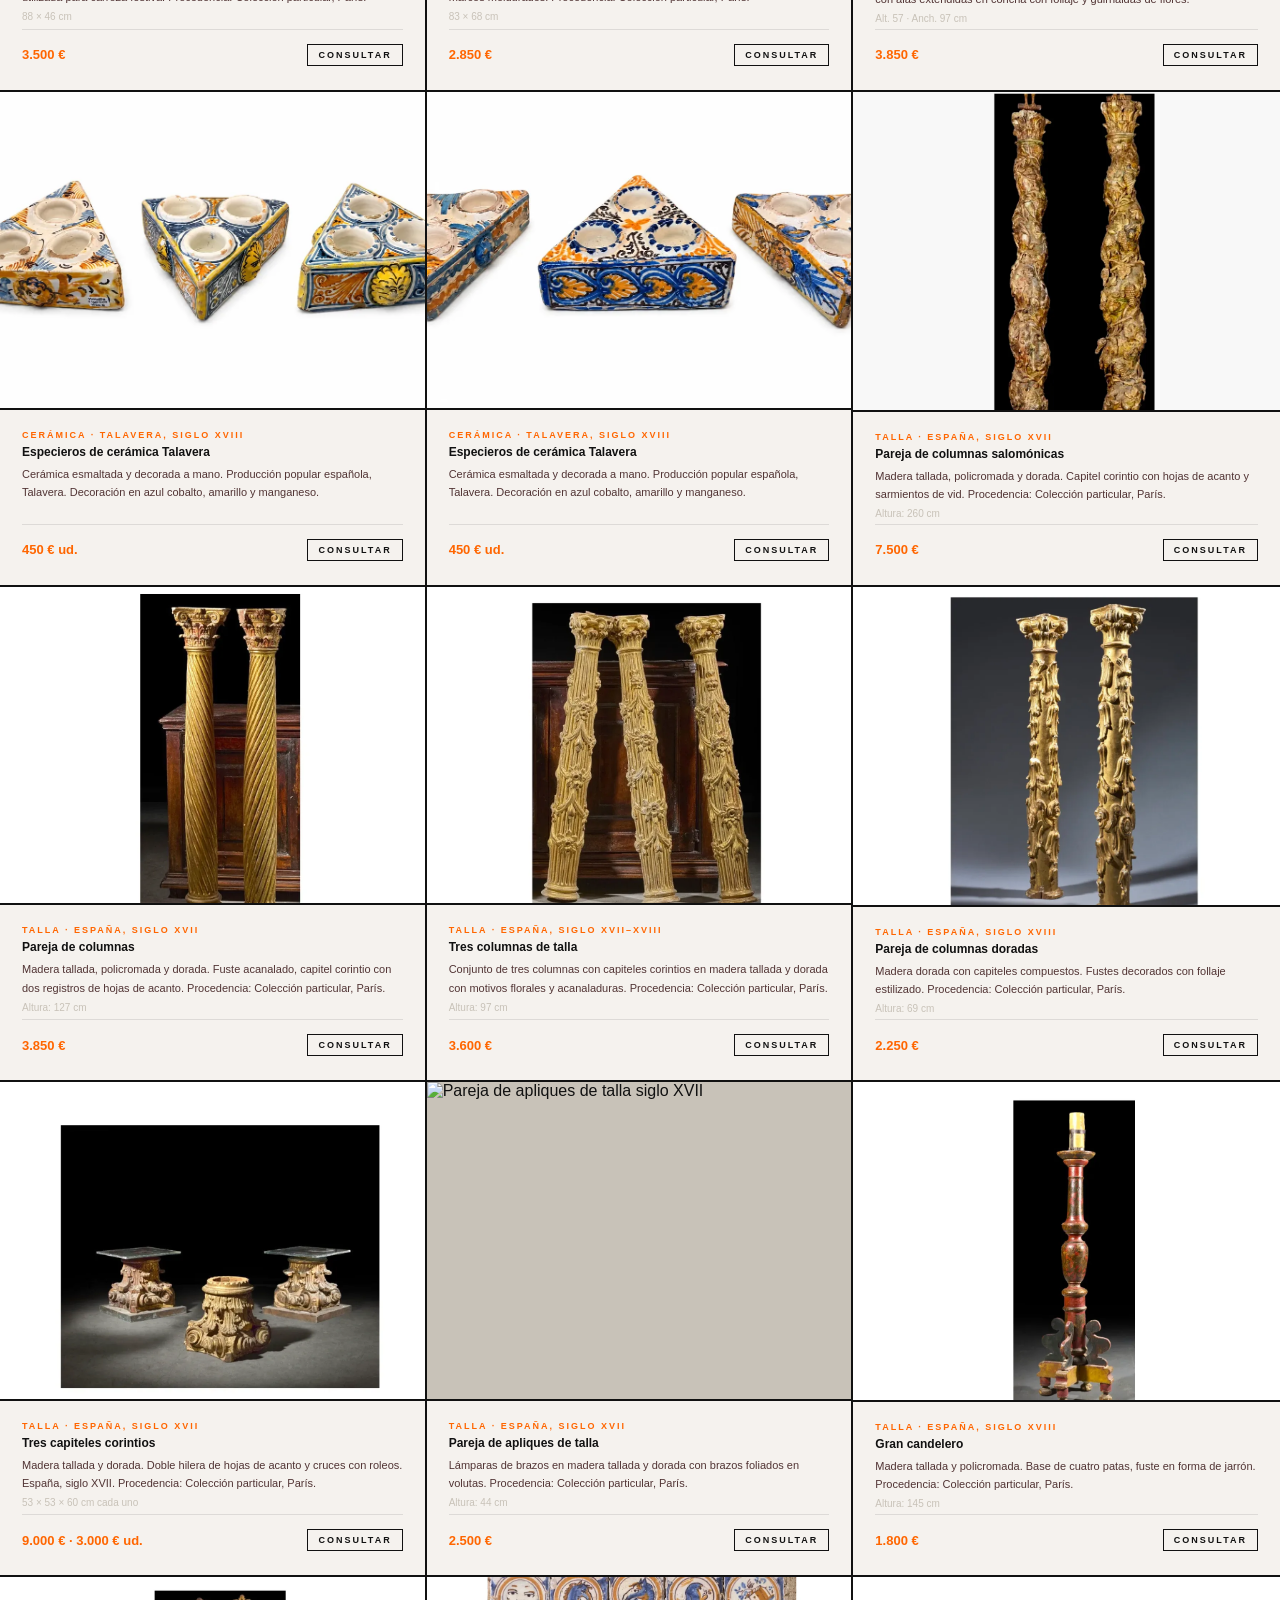
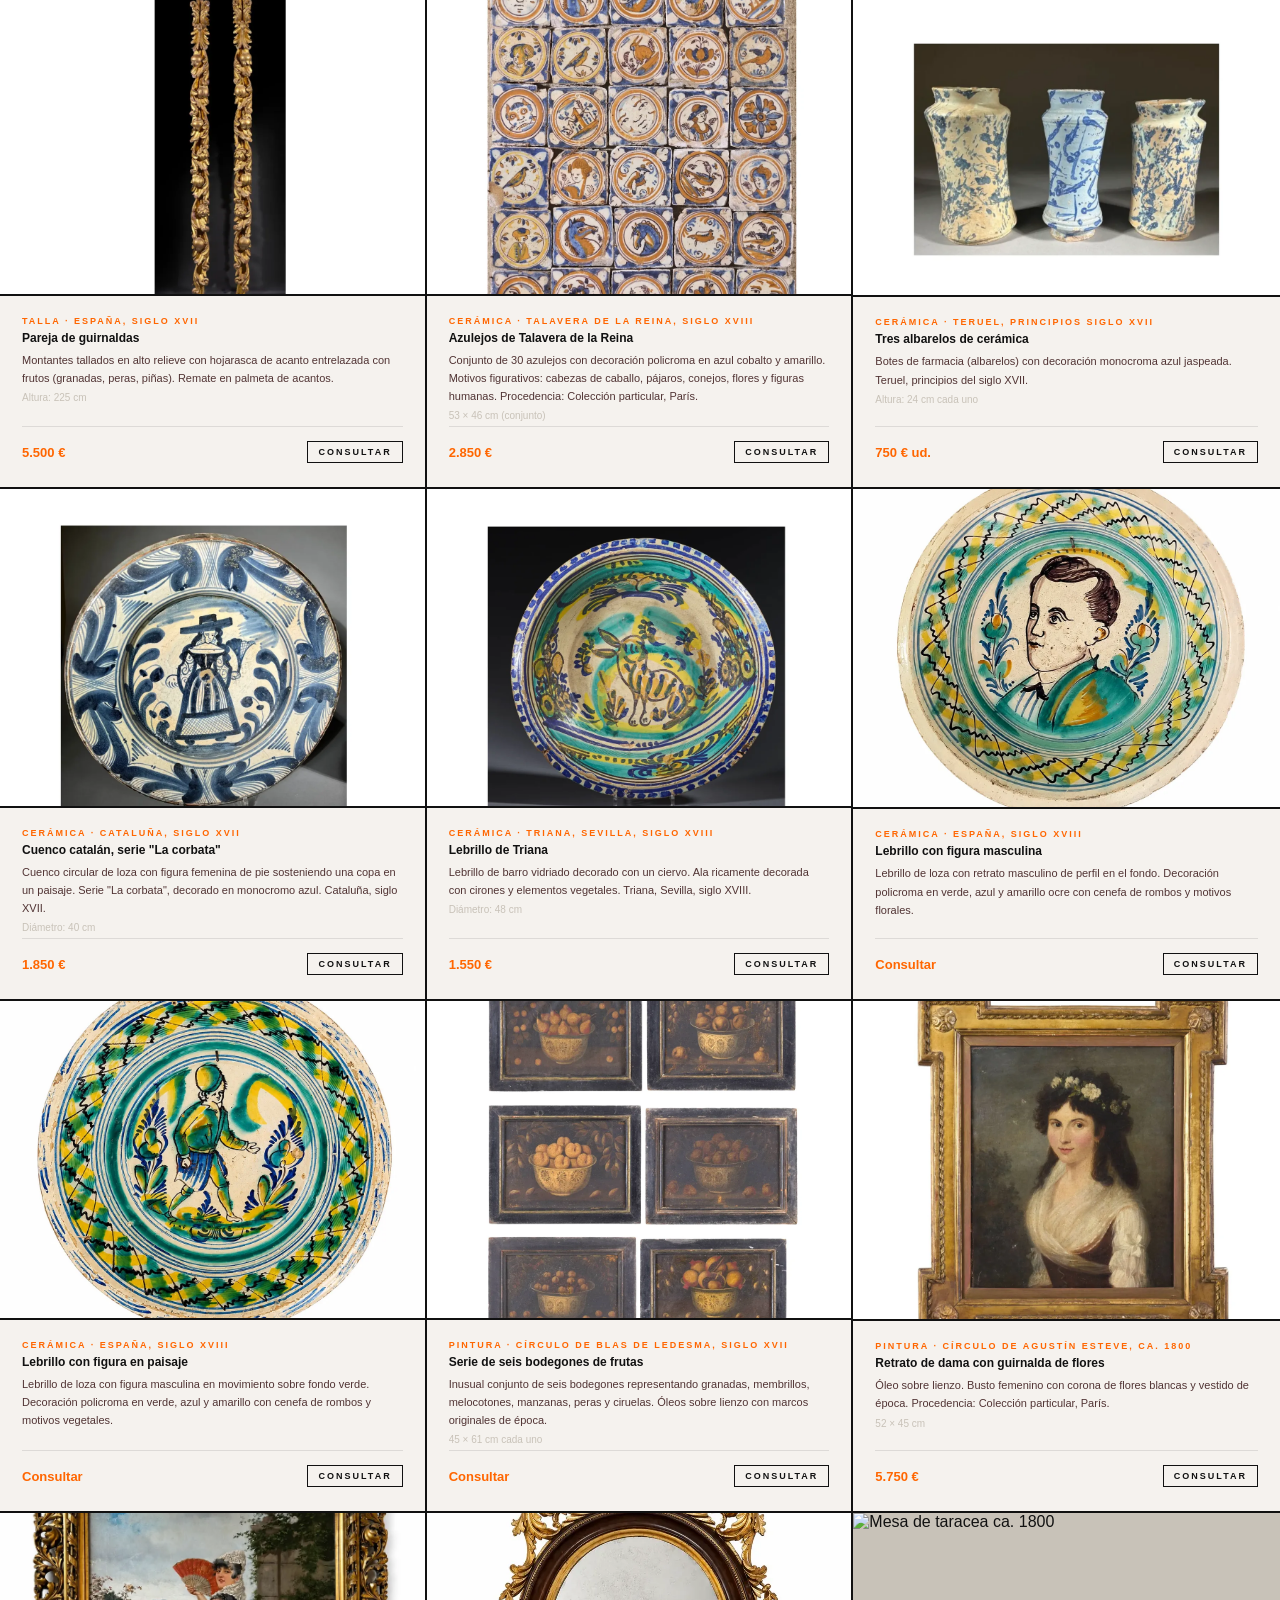
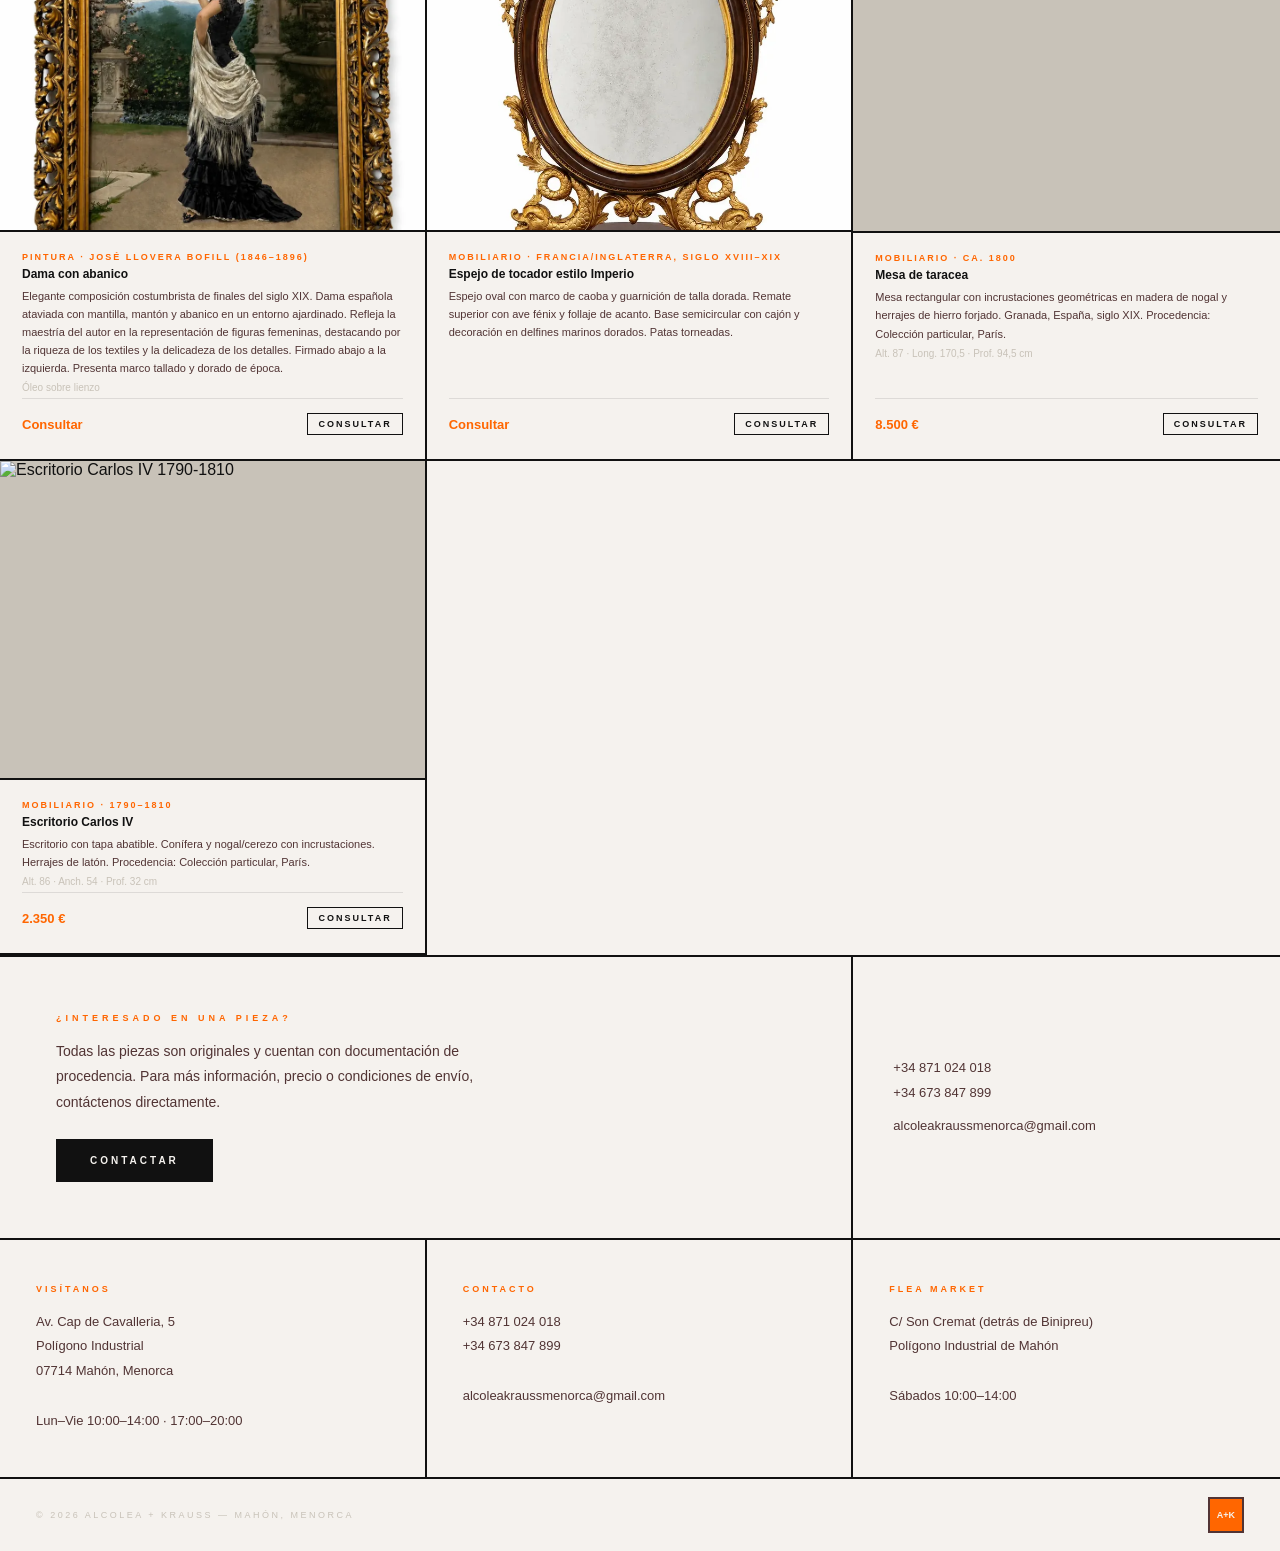
==== commit 3c821472: "Update antiguedades.html" ====
--- a/antiguedades.html
+++ b/antiguedades.html
@@ -10,13 +10,378 @@
 <body>
 
 <nav>
-  <div class="nav-mobile-menu" id="mobileMenu">
+  <button class="nav-hamburger" id="hamburger" aria-label="Menú">
+    <span></span><span></span><span></span>
+  </button>
+  <a class="logo" href="/index.html"><span>A+K</span></a>
+  <ul class="nav-links">
+    <li><a href="/index.html">Inicio</a></li>
+    <li><a href="/arte.html">Arte</a></li>
+    <li><a href="/decoracion.html">Decoración</a></li>
+    <li><a href="/antiguedades.html" class="active">Antigüedades</a></li>
+    <li><a href="/contacto.html">Contacto</a></li>
+  </ul>
+  <div class="lang-toggle">
+    <a href="/antiguedades.html" class="active">ES</a>
+    <a href="/en/antiguedades.html">EN</a>
+  </div>
+</nav>
+
+<div class="nav-mobile-menu" id="mobileMenu">
   <a href="/index.html">Inicio</a>
   <a href="/arte.html">Arte</a>
   <a href="/decoracion.html">Decoración</a>
-  <a href="/antiguedades.html">Antigüedades</a>
+  <a href="/antiguedades.html" class="active">Antigüedades</a>
   <a href="/contacto.html">Contacto</a>
 </div>
+
+<section class="page-header">
+  <div class="page-header-left">
+    <span class="page-eyebrow">Colección — Talla, cerámica, mobiliario y pintura</span>
+    <h1 class="page-title">ANTIGÜE­DADES</h1>
+  </div>
+  <div class="page-header-right">
+    <p class="page-desc">Piezas auténticas seleccionadas en Europa por su calidad, historia y autenticidad. Talla policromada española, cerámica histórica, mobiliario y pintura antigua de los siglos XVI al XIX.</p>
+  </div>
+</section>
+
+<div class="filter-bar">
+  <button class="filter-btn active" data-filter="todos">Todos</button>
+  <button class="filter-btn" data-filter="talla">Talla</button>
+  <button class="filter-btn" data-filter="columnas">Columnas</button>
+  <button class="filter-btn" data-filter="ceramica">Cerámica</button>
+  <button class="filter-btn" data-filter="pintura">Pintura</button>
+  <button class="filter-btn" data-filter="mobiliario">Mobiliario</button>
+</div>
+
+<div class="art-grid">
+
+  <div class="art-card" data-cat="talla">
+    <div class="art-img"><img src="/252_Talla_figura_1-2.webp" alt="Cariatide napolitana siglo XVIII"></div>
+    <div class="art-info">
+      <span class="art-cat">Talla · Nápoles, siglo XVIII</span>
+      <span class="art-title-plain">Cariatide napolitana</span>
+      <span class="art-desc">Figura femenina híbrida tipo cariatide/sirena. Talla policromada. Posiblemente utilizada para carroza festiva. Procedencia: Colección particular, París.</span>
+      <span class="art-dims">88 × 46 cm</span>
+      <div class="art-footer"><span class="art-price">3.500 €</span><a class="art-inquiry" href="/contacto.html">Consultar</a></div>
+    </div>
+  </div>
+
+  <div class="art-card" data-cat="talla">
+    <div class="art-img"><img src="/261_Hornacina_1.webp" alt="Hornacina española siglo XVII"></div>
+    <div class="art-info">
+      <span class="art-cat">Talla · España, siglo XVII</span>
+      <span class="art-title-plain">Hornacina española</span>
+      <span class="art-desc">Madera tallada, policromada y dorada, decorada con paneles de follaje en marcos moldurados. Procedencia: Colección particular, París.</span>
+      <span class="art-dims">83 × 68 cm</span>
+      <div class="art-footer"><span class="art-price">2.850 €</span><a class="art-inquiry" href="/contacto.html">Consultar</a></div>
+    </div>
+  </div>
+
+  <div class="art-card" data-cat="talla">
+    <div class="art-img"><img src="/Frontal_talla_XVIII_1.webp" alt="Frontón español policromado XVIII"></div>
+    <div class="art-info">
+      <span class="art-cat">Talla · España, siglo XVIII</span>
+      <span class="art-title-plain">Frontón español policromado</span>
+      <span class="art-desc">Madera blanda tallada en alto relieve, policromada y dorada. Cabeza de ángel con alas extendidas en concha con follaje y guirnaldas de flores.</span>
+      <span class="art-dims">Alt. 57 · Anch. 97 cm</span>
+      <div class="art-footer"><span class="art-price">3.850 €</span><a class="art-inquiry" href="/contacto.html">Consultar</a></div>
+    </div>
+  </div>
+
+  <div class="art-card" data-cat="ceramica">
+    <div class="art-img"><img src="/ChatGPT_Image_9_jun_2026__15_29_01.webp" alt="Especieros de cerámica Talavera siglo XVIII"></div>
+    <div class="art-info">
+      <span class="art-cat">Cerámica · Talavera, siglo XVIII</span>
+      <span class="art-title-plain">Especieros de cerámica Talavera</span>
+      <span class="art-desc">Cerámica esmaltada y decorada a mano. Producción popular española, Talavera. Decoración en azul cobalto, amarillo y manganeso.</span>
+      <div class="art-footer"><span class="art-price">450 € ud.</span><a class="art-inquiry" href="/contacto.html">Consultar</a></div>
+    </div>
+  </div>
+
+  <div class="art-card" data-cat="ceramica">
+    <div class="art-img"><img src="/ChatGPT_Image_9_jun_2026__15_30_14.webp" alt="Especieros de cerámica Talavera siglo XVIII"></div>
+    <div class="art-info">
+      <span class="art-cat">Cerámica · Talavera, siglo XVIII</span>
+      <span class="art-title-plain">Especieros de cerámica Talavera</span>
+      <span class="art-desc">Cerámica esmaltada y decorada a mano. Producción popular española, Talavera. Decoración en azul cobalto, amarillo y manganeso.</span>
+      <div class="art-footer"><span class="art-price">450 € ud.</span><a class="art-inquiry" href="/contacto.html">Consultar</a></div>
+    </div>
+  </div>
+
+  <div class="art-card" data-cat="columnas">
+    <div class="art-img"><img src="/264_columnas_salomonicas_260_cm_1.webp" alt="Columnas salomónicas siglo XVII"></div>
+    <div class="art-info">
+      <span class="art-cat">Talla · España, siglo XVII</span>
+      <span class="art-title-plain">Pareja de columnas salomónicas</span>
+      <span class="art-desc">Madera tallada, policromada y dorada. Capitel corintio con hojas de acanto y sarmientos de vid. Procedencia: Colección particular, París.</span>
+      <span class="art-dims">Altura: 260 cm</span>
+      <div class="art-footer"><span class="art-price">7.500 €</span><a class="art-inquiry" href="/contacto.html">Consultar</a></div>
+    </div>
+  </div>
+
+  <div class="art-card" data-cat="columnas">
+    <div class="art-img"><img src="/262_Columnas_126_cm_1.webp" alt="Pareja de columnas siglo XVII"></div>
+    <div class="art-info">
+      <span class="art-cat">Talla · España, siglo XVII</span>
+      <span class="art-title-plain">Pareja de columnas</span>
+      <span class="art-desc">Madera tallada, policromada y dorada. Fuste acanalado, capitel corintio con dos registros de hojas de acanto. Procedencia: Colección particular, París.</span>
+      <span class="art-dims">Altura: 127 cm</span>
+      <div class="art-footer"><span class="art-price">3.850 €</span><a class="art-inquiry" href="/contacto.html">Consultar</a></div>
+    </div>
+  </div>
+
+  <div class="art-card" data-cat="columnas">
+    <div class="art-img"><img src="/303_Tres_columnas_1.webp" alt="Tres columnas de talla siglo XVIII"></div>
+    <div class="art-info">
+      <span class="art-cat">Talla · España, siglo XVII–XVIII</span>
+      <span class="art-title-plain">Tres columnas de talla</span>
+      <span class="art-desc">Conjunto de tres columnas con capiteles corintios en madera tallada y dorada con motivos florales y acanaladuras. Procedencia: Colección particular, París.</span>
+      <span class="art-dims">Altura: 97 cm</span>
+      <div class="art-footer"><span class="art-price">3.600 €</span><a class="art-inquiry" href="/contacto.html">Consultar</a></div>
+    </div>
+  </div>
+
+  <div class="art-card" data-cat="columnas">
+    <div class="art-img"><img src="/285_Pareja_columnas_doradas_1.webp" alt="Pareja de columnas doradas siglo XVIII"></div>
+    <div class="art-info">
+      <span class="art-cat">Talla · España, siglo XVIII</span>
+      <span class="art-title-plain">Pareja de columnas doradas</span>
+      <span class="art-desc">Madera dorada con capiteles compuestos. Fustes decorados con follaje estilizado. Procedencia: Colección particular, París.</span>
+      <span class="art-dims">Altura: 69 cm</span>
+      <div class="art-footer"><span class="art-price">2.250 €</span><a class="art-inquiry" href="/contacto.html">Consultar</a></div>
+    </div>
+  </div>
+
+  <div class="art-card" data-cat="columnas">
+    <div class="art-img"><img src="/287_Tres_capiteles_1.webp" alt="Tres capiteles corintios siglo XVII"></div>
+    <div class="art-info">
+      <span class="art-cat">Talla · España, siglo XVII</span>
+      <span class="art-title-plain">Tres capiteles corintios</span>
+      <span class="art-desc">Madera tallada y dorada. Doble hilera de hojas de acanto y cruces con roleos. España, siglo XVII. Procedencia: Colección particular, París.</span>
+      <span class="art-dims">53 × 53 × 60 cm cada uno</span>
+      <div class="art-footer"><span class="art-price">9.000 € · 3.000 € ud.</span><a class="art-inquiry" href="/contacto.html">Consultar</a></div>
+    </div>
+  </div>
+
+  <div class="art-card" data-cat="talla">
+    <div class="art-img"><img src="/290_Apliques_talla.webp" alt="Pareja de apliques de talla siglo XVII"></div>
+    <div class="art-info">
+      <span class="art-cat">Talla · España, siglo XVII</span>
+      <span class="art-title-plain">Pareja de apliques de talla</span>
+      <span class="art-desc">Lámparas de brazos en madera tallada y dorada con brazos foliados en volutas. Procedencia: Colección particular, París.</span>
+      <span class="art-dims">Altura: 44 cm</span>
+      <div class="art-footer"><span class="art-price">2.500 €</span><a class="art-inquiry" href="/contacto.html">Consultar</a></div>
+    </div>
+  </div>
+
+  <div class="art-card" data-cat="talla">
+    <div class="art-img"><img src="/268_Candelero_1.webp" alt="Gran candelero siglo XVIII"></div>
+    <div class="art-info">
+      <span class="art-cat">Talla · España, siglo XVIII</span>
+      <span class="art-title-plain">Gran candelero</span>
+      <span class="art-desc">Madera tallada y policromada. Base de cuatro patas, fuste en forma de jarrón. Procedencia: Colección particular, París.</span>
+      <span class="art-dims">Altura: 145 cm</span>
+      <div class="art-footer"><span class="art-price">1.800 €</span><a class="art-inquiry" href="/contacto.html">Consultar</a></div>
+    </div>
+  </div>
+
+  <div class="art-card" data-cat="talla">
+    <div class="art-img"><img src="/2673_elementos_decorativos_1.webp" alt="Pareja de guirnaldas siglo XVII"></div>
+    <div class="art-info">
+      <span class="art-cat">Talla · España, siglo XVII</span>
+      <span class="art-title-plain">Pareja de guirnaldas</span>
+      <span class="art-desc">Montantes tallados en alto relieve con hojarasca de acanto entrelazada con frutos (granadas, peras, piñas). Remate en palmeta de acantos.</span>
+      <span class="art-dims">Altura: 225 cm</span>
+      <div class="art-footer"><span class="art-price">5.500 €</span><a class="art-inquiry" href="/contacto.html">Consultar</a></div>
+    </div>
+  </div>
+
+  <div class="art-card" data-cat="ceramica">
+    <div class="art-img"><img src="/278_Azulejos_Talavera.webp" alt="Azulejos de Talavera siglo XVIII"></div>
+    <div class="art-info">
+      <span class="art-cat">Cerámica · Talavera de la Reina, siglo XVIII</span>
+      <span class="art-title-plain">Azulejos de Talavera de la Reina</span>
+      <span class="art-desc">Conjunto de 30 azulejos con decoración policroma en azul cobalto y amarillo. Motivos figurativos: cabezas de caballo, pájaros, conejos, flores y figuras humanas. Procedencia: Colección particular, París.</span>
+      <span class="art-dims">53 × 46 cm (conjunto)</span>
+      <div class="art-footer"><span class="art-price">2.850 €</span><a class="art-inquiry" href="/contacto.html">Consultar</a></div>
+    </div>
+  </div>
+
+  <div class="art-card" data-cat="ceramica">
+    <div class="art-img"><img src="/Albarelos_Teruel_XVII.webp" alt="Tres albarelos de cerámica siglo XVII"></div>
+    <div class="art-info">
+      <span class="art-cat">Cerámica · Teruel, principios siglo XVII</span>
+      <span class="art-title-plain">Tres albarelos de cerámica</span>
+      <span class="art-desc">Botes de farmacia (albarelos) con decoración monocroma azul jaspeada. Teruel, principios del siglo XVII.</span>
+      <span class="art-dims">Altura: 24 cm cada uno</span>
+      <div class="art-footer"><span class="art-price">750 € ud.</span><a class="art-inquiry" href="/contacto.html">Consultar</a></div>
+    </div>
+  </div>
+
+  <div class="art-card" data-cat="ceramica">
+    <div class="art-img"><img src="/Cuenco_Catalan_XVII.webp" alt="Cuenco catalán serie La corbata siglo XVII"></div>
+    <div class="art-info">
+      <span class="art-cat">Cerámica · Cataluña, siglo XVII</span>
+      <span class="art-title-plain">Cuenco catalán, serie "La corbata"</span>
+      <span class="art-desc">Cuenco circular de loza con figura femenina de pie sosteniendo una copa en un paisaje. Serie "La corbata", decorado en monocromo azul. Cataluña, siglo XVII.</span>
+      <span class="art-dims">Diámetro: 40 cm</span>
+      <div class="art-footer"><span class="art-price">1.850 €</span><a class="art-inquiry" href="/contacto.html">Consultar</a></div>
+    </div>
+  </div>
+
+  <div class="art-card" data-cat="ceramica">
+    <div class="art-img"><img src="/Lebrillo_Talavera_XVIII.webp" alt="Lebrillo de Triana siglo XVIII"></div>
+    <div class="art-info">
+      <span class="art-cat">Cerámica · Triana, Sevilla, siglo XVIII</span>
+      <span class="art-title-plain">Lebrillo de Triana</span>
+      <span class="art-desc">Lebrillo de barro vidriado decorado con un ciervo. Ala ricamente decorada con cirones y elementos vegetales. Triana, Sevilla, siglo XVIII.</span>
+      <span class="art-dims">Diámetro: 48 cm</span>
+      <div class="art-footer"><span class="art-price">1.550 €</span><a class="art-inquiry" href="/contacto.html">Consultar</a></div>
+    </div>
+  </div>
+
+  <div class="art-card" data-cat="ceramica">
+    <div class="art-img"><img src="/lebrillo033.webp" alt="Lebrillo español con figura masculina siglo XVIII"></div>
+    <div class="art-info">
+      <span class="art-cat">Cerámica · España, siglo XVIII</span>
+      <span class="art-title-plain">Lebrillo con figura masculina</span>
+      <span class="art-desc">Lebrillo de loza con retrato masculino de perfil en el fondo. Decoración policroma en verde, azul y amarillo ocre con cenefa de rombos y motivos florales.</span>
+      <div class="art-footer"><span class="art-price">Consultar</span><a class="art-inquiry" href="/contacto.html">Consultar</a></div>
+    </div>
+  </div>
+
+  <div class="art-card" data-cat="ceramica">
+    <div class="art-img"><img src="/lebrillooo4.webp" alt="Lebrillo español con figura en paisaje siglo XVIII"></div>
+    <div class="art-info">
+      <span class="art-cat">Cerámica · España, siglo XVIII</span>
+      <span class="art-title-plain">Lebrillo con figura en paisaje</span>
+      <span class="art-desc">Lebrillo de loza con figura masculina en movimiento sobre fondo verde. Decoración policroma en verde, azul y amarillo con cenefa de rombos y motivos vegetales.</span>
+      <div class="art-footer"><span class="art-price">Consultar</span><a class="art-inquiry" href="/contacto.html">Consultar</a></div>
+    </div>
+  </div>
+
+  <div class="art-card" data-cat="pintura">
+    <div class="art-img"><img src="/bodegones.webp" alt="Serie de seis bodegones de frutas siglo XVII"></div>
+    <div class="art-info">
+      <span class="art-cat">Pintura · Círculo de Blas de Ledesma, siglo XVII</span>
+      <span class="art-title-plain">Serie de seis bodegones de frutas</span>
+      <span class="art-desc">Inusual conjunto de seis bodegones representando granadas, membrillos, melocotones, manzanas, peras y ciruelas. Óleos sobre lienzo con marcos originales de época.</span>
+      <span class="art-dims">45 × 61 cm cada uno</span>
+      <div class="art-footer"><span class="art-price">Consultar</span><a class="art-inquiry" href="/contacto.html">Consultar</a></div>
+    </div>
+  </div>
+
+  <div class="art-card" data-cat="pintura">
+    <div class="art-img"><img src="/224_Agustin_Esteve.webp" alt="Retrato de dama con guirnalda ca. 1800"></div>
+    <div class="art-info">
+      <span class="art-cat">Pintura · Círculo de Agustín Esteve, ca. 1800</span>
+      <span class="art-title-plain">Retrato de dama con guirnalda de flores</span>
+      <span class="art-desc">Óleo sobre lienzo. Busto femenino con corona de flores blancas y vestido de época. Procedencia: Colección particular, París.</span>
+      <span class="art-dims">52 × 45 cm</span>
+      <div class="art-footer"><span class="art-price">5.750 €</span><a class="art-inquiry" href="/contacto.html">Consultar</a></div>
+    </div>
+  </div>
+
+  <div class="art-card" data-cat="pintura">
+    <div class="art-img"><img src="/ChatGPT_Image_9_jun_2026__15_27_34.webp" alt="José Llovera Bofill - Dama con abanico"></div>
+    <div class="art-info">
+      <span class="art-cat">Pintura · José Llovera Bofill (1846–1896)</span>
+      <span class="art-title-plain">Dama con abanico</span>
+      <span class="art-desc">Elegante composición costumbrista de finales del siglo XIX. Dama española ataviada con mantilla, mantón y abanico en un entorno ajardinado. Firmado abajo a la izquierda. Marco tallado y dorado de época.</span>
+      <span class="art-dims">Óleo sobre lienzo</span>
+      <div class="art-footer"><span class="art-price">Consultar</span><a class="art-inquiry" href="/contacto.html">Consultar</a></div>
+    </div>
+  </div>
+
+  <div class="art-card" data-cat="mobiliario">
+    <div class="art-img"><img src="/ChatGPT_Image_8_jun_2026__19_26_58.webp" alt="Espejo de tocador estilo Imperio siglo XVIII-XIX"></div>
+    <div class="art-info">
+      <span class="art-cat">Mobiliario · Francia/Inglaterra, siglo XVIII–XIX</span>
+      <span class="art-title-plain">Espejo de tocador estilo Imperio</span>
+      <span class="art-desc">Espejo oval con marco de caoba y guarnición de talla dorada. Remate superior con ave fénix y follaje de acanto. Base semicircular con cajón y decoración en delfines marinos dorados. Patas torneadas.</span>
+      <div class="art-footer"><span class="art-price">Consultar</span><a class="art-inquiry" href="/contacto.html">Consultar</a></div>
+    </div>
+  </div>
+
+  <div class="art-card" data-cat="mobiliario">
+    <div class="art-img"><img src="/310_Mesa_taracea.webp" alt="Mesa de taracea ca. 1800"></div>
+    <div class="art-info">
+      <span class="art-cat">Mobiliario · Ca. 1800</span>
+      <span class="art-title-plain">Mesa de taracea</span>
+      <span class="art-desc">Mesa rectangular con incrustaciones geométricas en madera de nogal y herrajes de hierro forjado. Granada, España, siglo XIX. Procedencia: Colección particular, París.</span>
+      <span class="art-dims">Alt. 87 · Long. 170,5 · Prof. 94,5 cm</span>
+      <div class="art-footer"><span class="art-price">8.500 €</span><a class="art-inquiry" href="/contacto.html">Consultar</a></div>
+    </div>
+  </div>
+
+  <div class="art-card" data-cat="mobiliario">
+    <div class="art-img"><img src="/325_Escritorio_pe.webp" alt="Escritorio Carlos IV 1790-1810"></div>
+    <div class="art-info">
+      <span class="art-cat">Mobiliario · 1790–1810</span>
+      <span class="art-title-plain">Escritorio Carlos IV</span>
+      <span class="art-desc">Escritorio con tapa abatible. Conífera y nogal/cerezo con incrustaciones. Herrajes de latón. Procedencia: Colección particular, París.</span>
+      <span class="art-dims">Alt. 86 · Anch. 54 · Prof. 32 cm</span>
+      <div class="art-footer"><span class="art-price">2.350 €</span><a class="art-inquiry" href="/contacto.html">Consultar</a></div>
+    </div>
+  </div>
+
+</div>
+
+<section class="contact-strip">
+  <div class="contact-text">
+    <span class="contact-label">¿Interesado en una pieza?</span>
+    <p class="contact-body">Todas las piezas son originales y cuentan con documentación de procedencia. Para más información, precio o condiciones de envío, contáctenos directamente.</p>
+    <a class="contact-cta" href="/contacto.html">Contactar</a>
+  </div>
+  <div class="contact-side">
+    <p class="contact-detail">+34 871 024 018<br>+34 673 847 899</p>
+    <p class="contact-detail">alcoleakraussmenorca@gmail.com</p>
+  </div>
+</section>
+
+<footer>
+  <div class="footer-grid">
+    <div class="footer-col"><span class="footer-label">Visítanos</span><p class="footer-text">Av. Cap de Cavalleria, 5<br>Polígono Industrial<br>07714 Mahón, Menorca<br><br>Lun–Vie 10:00–14:00 · 17:00–20:00</p></div>
+    <div class="footer-col"><span class="footer-label">Contacto</span><p class="footer-text">+34 871 024 018<br>+34 673 847 899<br><br>alcoleakraussmenorca@gmail.com</p></div>
+    <div class="footer-col"><span class="footer-label">Flea Market</span><p class="footer-text">C/ Son Cremat (detrás de Binipreu)<br>Polígono Industrial de Mahón<br><br>Sábados 10:00–14:00</p></div>
+  </div>
+  <div class="footer-bottom">
+    <span class="footer-bottom-text">© 2026 Alcolea + Krauss — Mahón, Menorca</span>
+    <a href="/index.html" class="footer-logo"><span>A+K</span></a>
+  </div>
+</footer>
+
+<script>
+  // Filtros
+  const btns = document.querySelectorAll('.filter-btn');
+  const cards = document.querySelectorAll('.art-card');
+  btns.forEach(btn => {
+    btn.addEventListener('click', () => {
+      btns.forEach(b => b.classList.remove('active'));
+      btn.classList.add('active');
+      const filter = btn.dataset.filter;
+      cards.forEach(card => {
+        card.style.display = (filter === 'todos' || card.dataset.cat === filter) ? '' : 'none';
+      });
+    });
+  });
+  // Menú móvil
+  var hamburger = document.getElementById('hamburger');
+  var mobileMenu = document.getElementById('mobileMenu');
+  hamburger.addEventListener('click', function(){
+    mobileMenu.classList.toggle('open');
+    hamburger.classList.toggle('open');
+  });
+  window.addEventListener('scroll', function(){
+    mobileMenu.classList.remove('open');
+    hamburger.classList.remove('open');
+  }, {passive: true});
+</script>
+
+</body>
+</html>  })();
+</script>
 
 <script>
   (function(){
--- a/style.css
+++ b/style.css
@@ -163,3 +163,14 @@
 @media (max-width: 480px) {
   .art-grid { grid-template-columns: 1fr; }
 }
+
+/* ── BOTÓN HAMBURGUESA ── */
+.nav-hamburger { display: none; width: 48px; height: 64px; align-items: center; justify-content: center; cursor: pointer; background: none; border: none; border-left: 1px solid rgba(17,17,17,0.12); flex-shrink: 0; margin-left: auto; }
+.nav-hamburger span { display: block; width: 20px; height: 2px; background: var(--black); margin: 4px 0; transition: all 0.2s; }
+.nav-hamburger.open span:nth-child(1) { transform: translateY(6px) rotate(45deg); }
+.nav-hamburger.open span:nth-child(2) { opacity: 0; }
+.nav-hamburger.open span:nth-child(3) { transform: translateY(-6px) rotate(-45deg); }
+@media (max-width: 768px) {
+  .nav-hamburger { display: flex; }
+  .lang-toggle { margin-right: 0; margin-left: 16px; }
+}
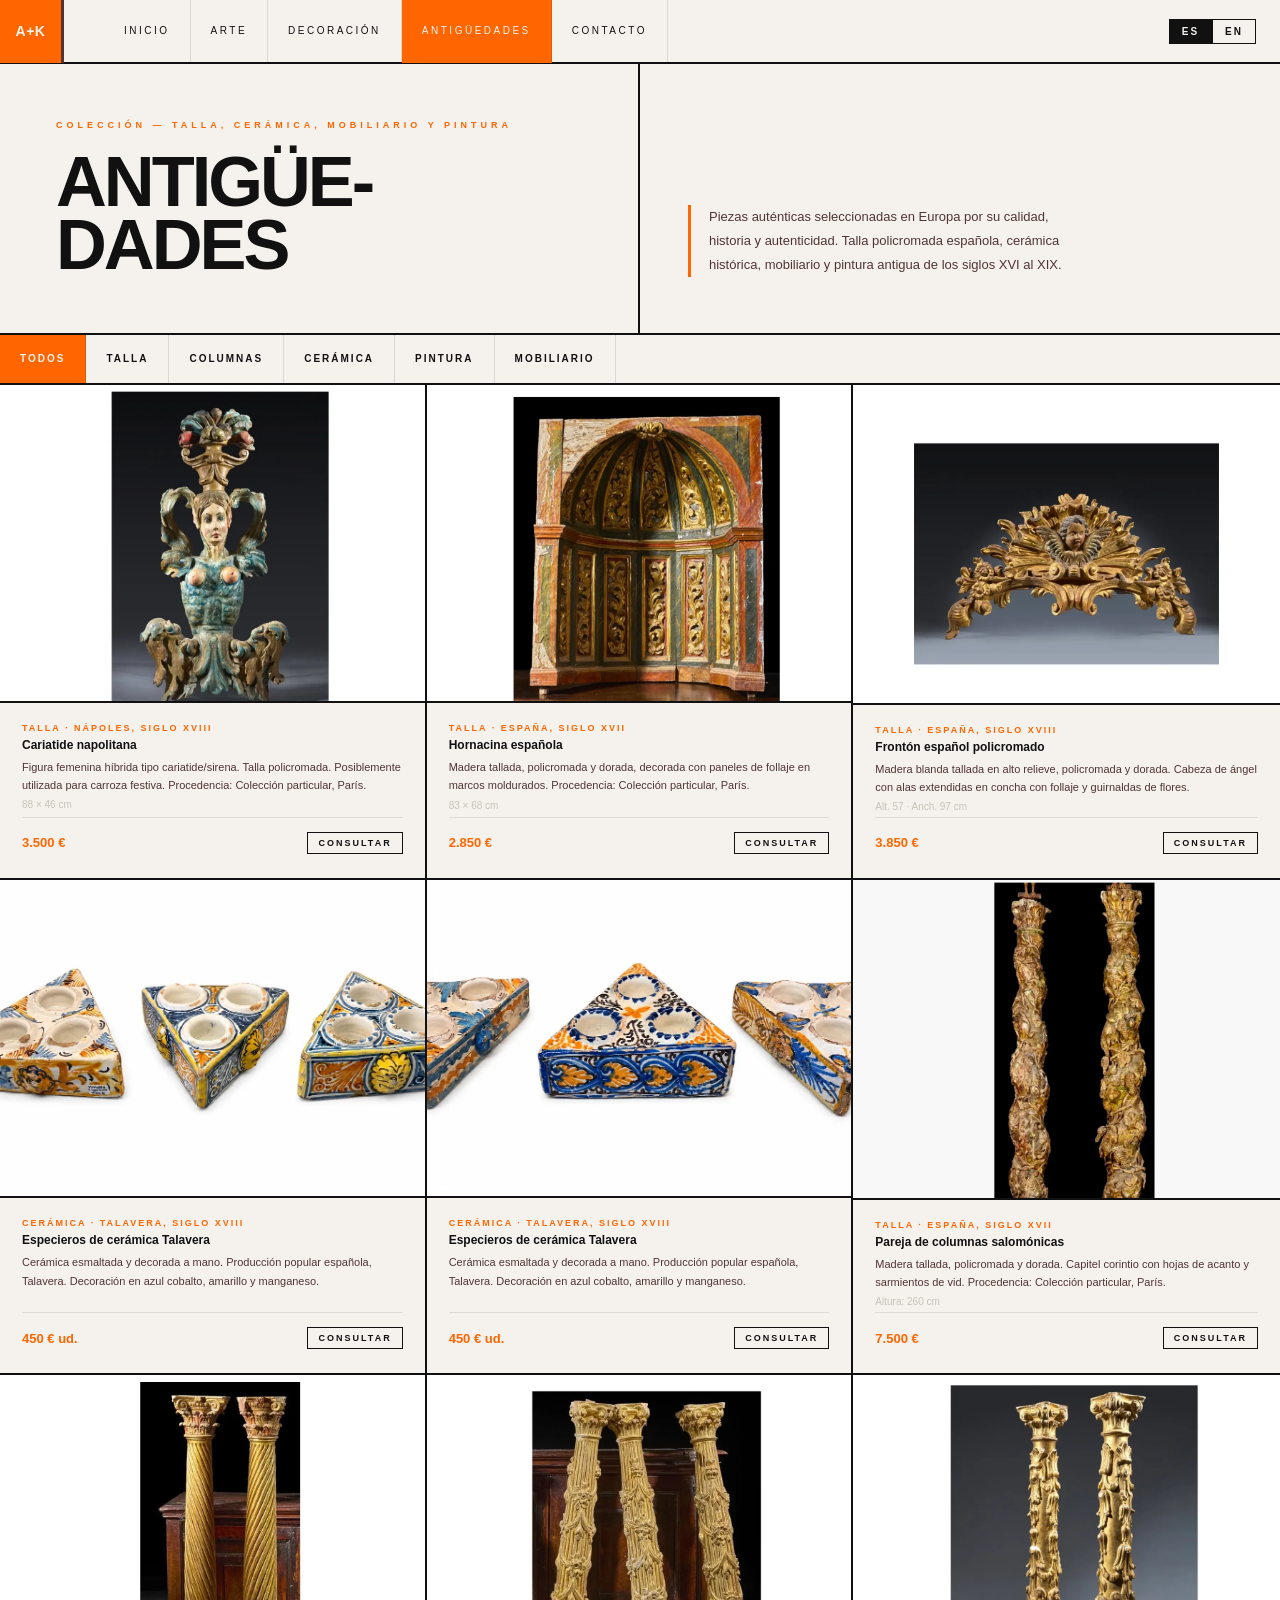
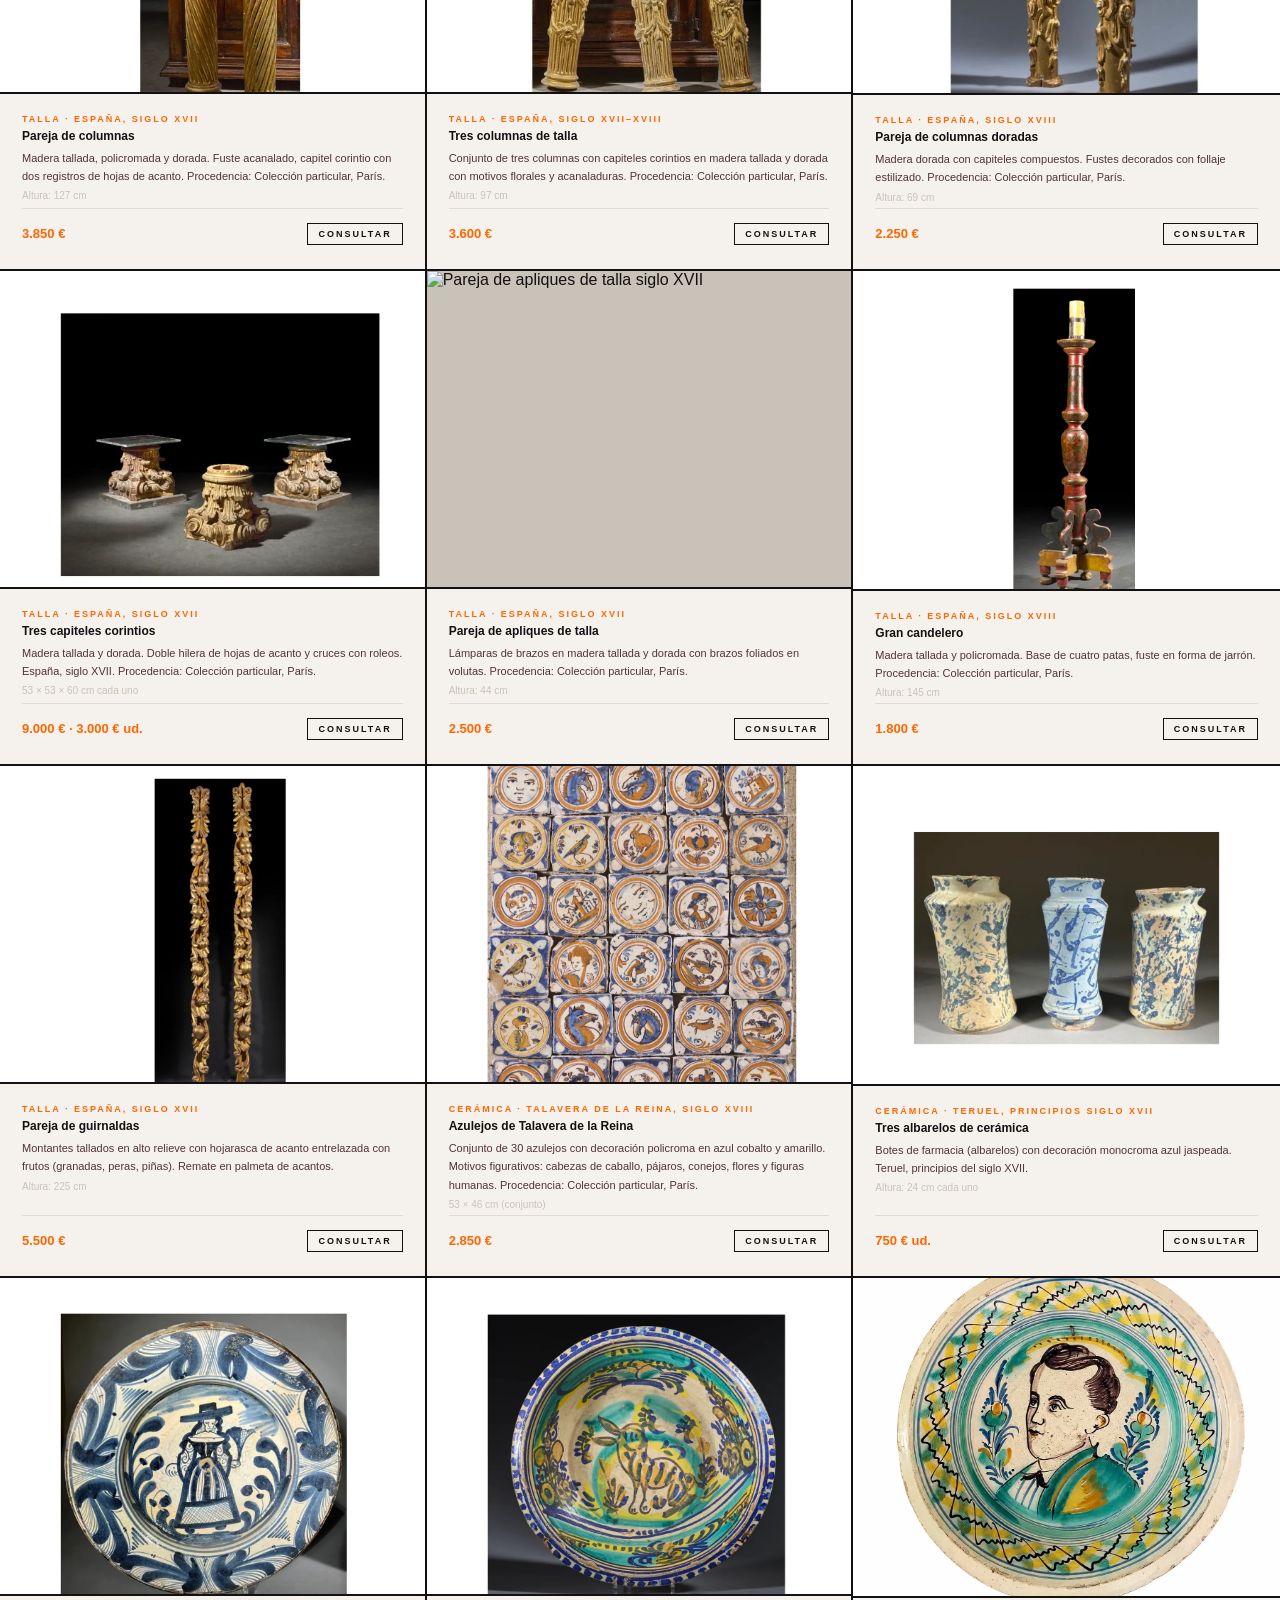
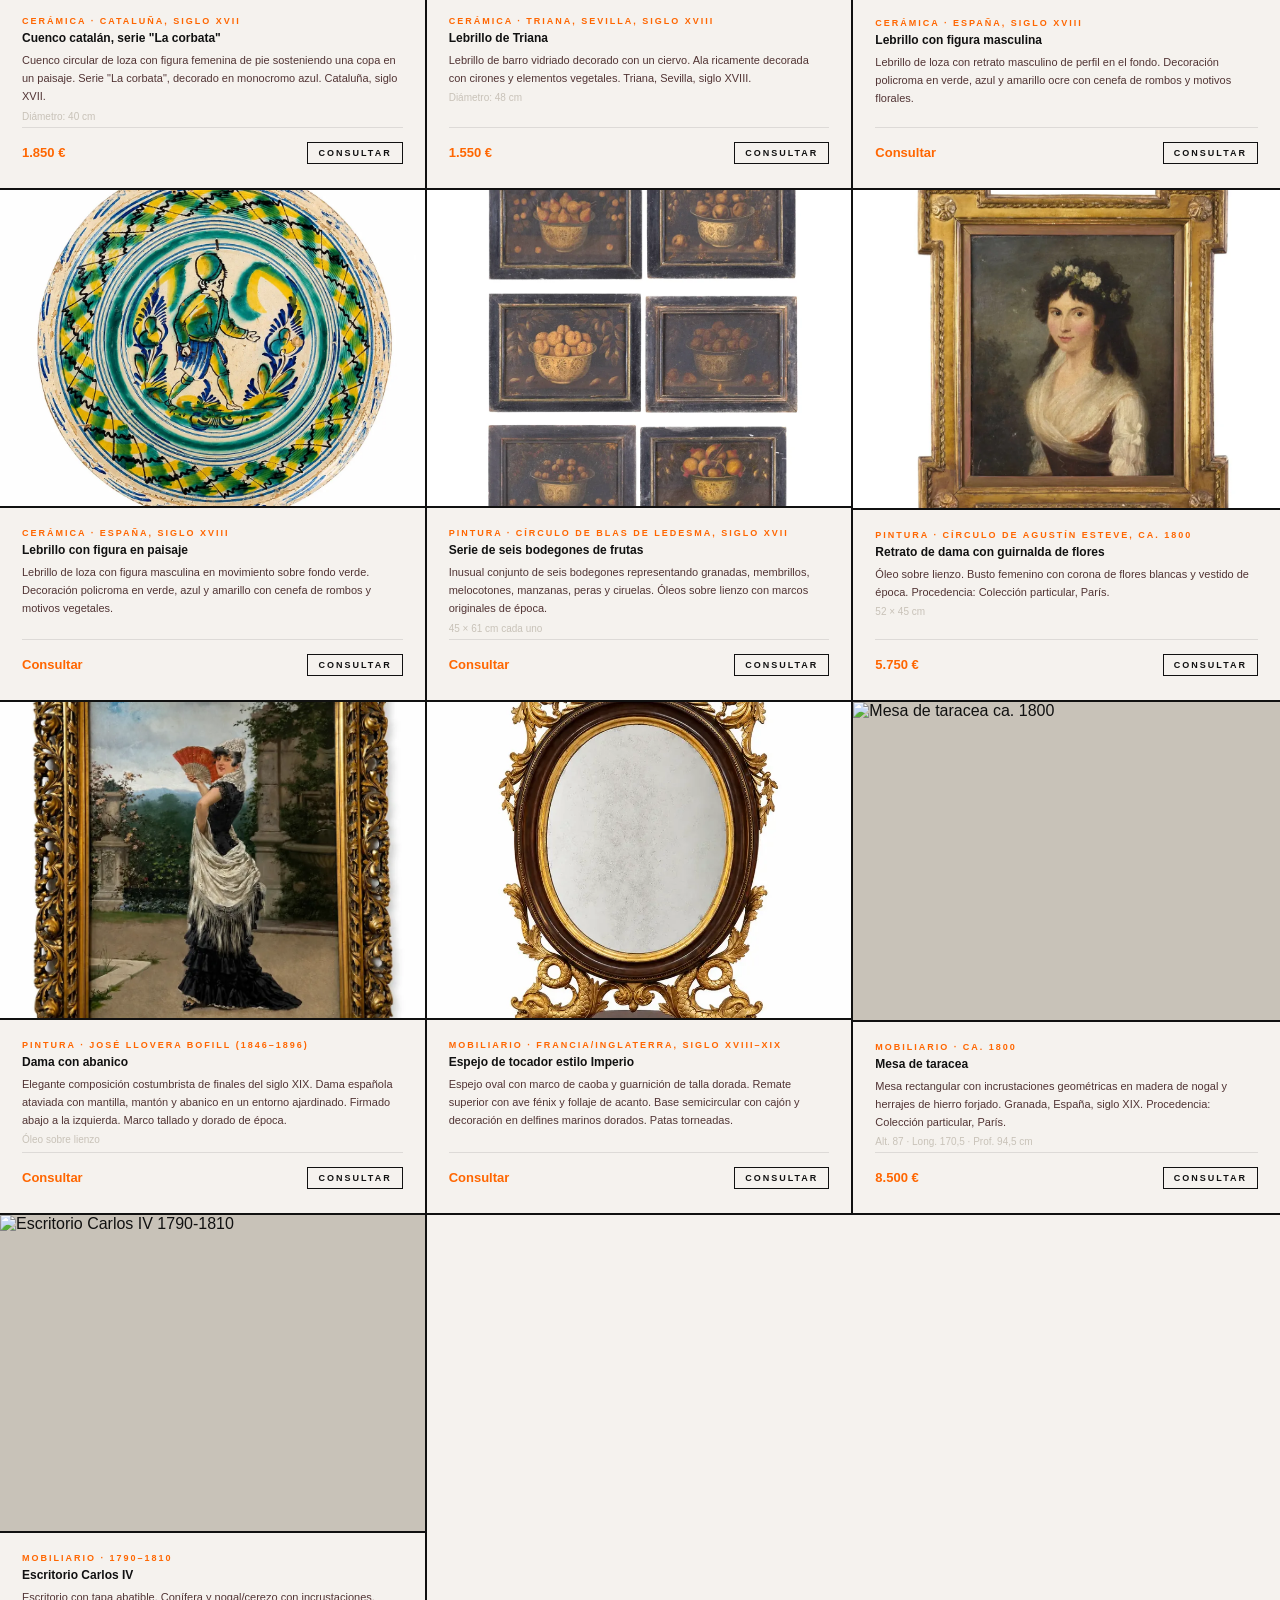
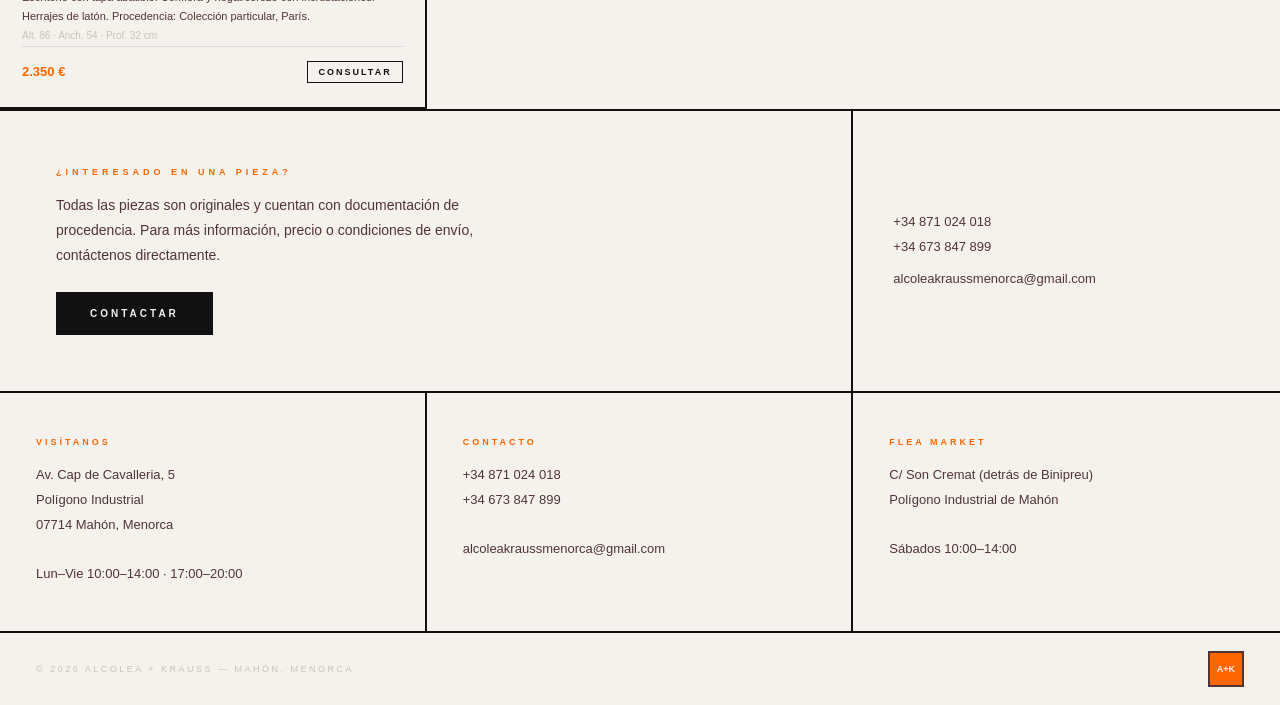
==== commit dcf71ae0: "Update antiguedades.html" ====
--- a/antiguedades.html
+++ b/antiguedades.html
@@ -380,388 +380,4 @@
 </script>
 
 </body>
-</html>  })();
-</script>
-
-<script>
-  (function(){
-    var logo = document.querySelector('.logo');
-    var menu = document.getElementById('mobileMenu');
-    logo.addEventListener('click', function(e){
-      if(window.innerWidth > 768) return;
-      e.preventDefault();
-      menu.classList.toggle('op
-
-<script>
-  (function(){
-    var logo = document.querySelector('.logo');
-    var menu = document.getElementById('mobileMenu');
-    // Marcar enlace activo
-    var links = menu.querySelectorAll('a');
-    links.forEach(function(a){
-      if(a.href === window.location.href) a.classList.add('active');
-    });
-    // Toggle al clicar logo
-    logo.addEventListener('click', function(e){
-      if(window.innerWidth > 768) return;
-      e.preventDefault();
-      menu.classList.toggle('open');
-      logo.classList.toggle('menu-open');
-    });
-    // Cerrar al hacer scroll
-    window.addEventListener('scroll', function(){
-      menu.classList.remove('open');
-      logo.classList.remove('menu-open');
-    }, {passive: true});
-  })();
-</script>
-  <a class="logo" href="/index.html"><span>A+K</span></a>
-  <ul class="nav-links">
-    <li><a href="/index.html">Inicio</a></li>
-    <li><a href="/arte.html">Arte</a></li>
-    <li><a href="/decoracion.html">Decoración</a></li>
-    <li><a href="/antiguedades.html" class="active">Antigüedades</a></li>
-    <li><a href="/contacto.html">Contacto</a></li>
-  </ul>
-  <div class="lang-toggle">
-    <a href="/antiguedades.html" class="active">ES</a>
-    <a href="/en/antiguedades.html">EN</a>
-  </div>
-</nav>
-
-<section class="page-header">
-  <div class="page-header-left">
-    <span class="page-eyebrow">Colección — Talla, cerámica, mobiliario y pintura</span>
-    <h1 class="page-title">ANTIGÜE­DADES</h1>
-  </div>
-  <div class="page-header-right">
-    <p class="page-desc">Piezas auténticas seleccionadas en Europa por su calidad, historia y autenticidad. Talla policromada española, cerámica histórica, mobiliario y pintura antigua de los siglos XVI al XIX.</p>
-  </div>
-</section>
-
-<div class="filter-bar">
-  <button class="filter-btn active" data-filter="todos">Todos</button>
-  <button class="filter-btn" data-filter="talla">Talla</button>
-  <button class="filter-btn" data-filter="columnas">Columnas</button>
-  <button class="filter-btn" data-filter="ceramica">Cerámica</button>
-  <button class="filter-btn" data-filter="pintura">Pintura</button>
-  <button class="filter-btn" data-filter="mobiliario">Mobiliario</button>
-</div>
-
-<div class="art-grid">
-
-  <div class="art-card" data-cat="talla">
-    <div class="art-img"><img src="/252_Talla_figura_1-2.webp" alt="Cariatide napolitana siglo XVIII"></div>
-    <div class="art-info">
-      <span class="art-cat">Talla · Nápoles, siglo XVIII</span>
-      <span class="art-title-plain">Cariatide napolitana</span>
-      <span class="art-desc">Figura femenina híbrida tipo cariatide/sirena. Talla policromada. Posiblemente utilizada para carroza festiva. Procedencia: Colección particular, París.</span>
-      <span class="art-dims">88 × 46 cm</span>
-      <div class="art-footer"><span class="art-price">3.500 €</span><a class="art-inquiry" href="/contacto.html">Consultar</a></div>
-    </div>
-  </div>
-
-  <div class="art-card" data-cat="talla">
-    <div class="art-img"><img src="/261_Hornacina_1.webp" alt="Hornacina española siglo XVII"></div>
-    <div class="art-info">
-      <span class="art-cat">Talla · España, siglo XVII</span>
-      <span class="art-title-plain">Hornacina española</span>
-      <span class="art-desc">Madera tallada, policromada y dorada, decorada con paneles de follaje en marcos moldurados. Procedencia: Colección particular, París.</span>
-      <span class="art-dims">83 × 68 cm</span>
-      <div class="art-footer"><span class="art-price">2.850 €</span><a class="art-inquiry" href="/contacto.html">Consultar</a></div>
-    </div>
-  </div>
-
-  <div class="art-card" data-cat="talla">
-    <div class="art-img"><img src="/Frontal_talla_XVIII_1.webp" alt="Frontón español policromado XVIII"></div>
-    <div class="art-info">
-      <span class="art-cat">Talla · España, siglo XVIII</span>
-      <span class="art-title-plain">Frontón español policromado</span>
-      <span class="art-desc">Madera blanda tallada en alto relieve, policromada y dorada. Cabeza de ángel con alas extendidas en concha con follaje y guirnaldas de flores.</span>
-      <span class="art-dims">Alt. 57 · Anch. 97 cm</span>
-      <div class="art-footer"><span class="art-price">3.850 €</span><a class="art-inquiry" href="/contacto.html">Consultar</a></div>
-    </div>
-  </div>
-
-  <!-- ESPECIERO TALAVERA 1 -->
-  <div class="art-card" data-cat="ceramica">
-    <div class="art-img"><img src="/ChatGPT_Image_9_jun_2026__15_29_01.webp" alt="Especieros de cerámica Talavera siglo XVIII"></div>
-    <div class="art-info">
-      <span class="art-cat">Cerámica · Talavera, siglo XVIII</span>
-      <span class="art-title-plain">Especieros de cerámica Talavera</span>
-      <span class="art-desc">Cerámica esmaltada y decorada a mano. Producción popular española, Talavera. Decoración en azul cobalto, amarillo y manganeso.</span>
-      <div class="art-footer"><span class="art-price">450 € ud.</span><a class="art-inquiry" href="/contacto.html">Consultar</a></div>
-    </div>
-  </div>
-
-  <!-- ESPECIERO TALAVERA 2 -->
-  <div class="art-card" data-cat="ceramica">
-    <div class="art-img"><img src="/ChatGPT_Image_9_jun_2026__15_30_14.webp" alt="Especieros de cerámica Talavera siglo XVIII"></div>
-    <div class="art-info">
-      <span class="art-cat">Cerámica · Talavera, siglo XVIII</span>
-      <span class="art-title-plain">Especieros de cerámica Talavera</span>
-      <span class="art-desc">Cerámica esmaltada y decorada a mano. Producción popular española, Talavera. Decoración en azul cobalto, amarillo y manganeso.</span>
-      <div class="art-footer"><span class="art-price">450 € ud.</span><a class="art-inquiry" href="/contacto.html">Consultar</a></div>
-    </div>
-  </div>
-
-  <div class="art-card" data-cat="columnas">
-    <div class="art-img"><img src="/264_columnas_salomonicas_260_cm_1.webp" alt="Columnas salomónicas siglo XVII"></div>
-    <div class="art-info">
-      <span class="art-cat">Talla · España, siglo XVII</span>
-      <span class="art-title-plain">Pareja de columnas salomónicas</span>
-      <span class="art-desc">Madera tallada, policromada y dorada. Capitel corintio con hojas de acanto y sarmientos de vid. Procedencia: Colección particular, París.</span>
-      <span class="art-dims">Altura: 260 cm</span>
-      <div class="art-footer"><span class="art-price">7.500 €</span><a class="art-inquiry" href="/contacto.html">Consultar</a></div>
-    </div>
-  </div>
-
-  <div class="art-card" data-cat="columnas">
-    <div class="art-img"><img src="/262_Columnas_126_cm_1.webp" alt="Pareja de columnas siglo XVII"></div>
-    <div class="art-info">
-      <span class="art-cat">Talla · España, siglo XVII</span>
-      <span class="art-title-plain">Pareja de columnas</span>
-      <span class="art-desc">Madera tallada, policromada y dorada. Fuste acanalado, capitel corintio con dos registros de hojas de acanto. Procedencia: Colección particular, París.</span>
-      <span class="art-dims">Altura: 127 cm</span>
-      <div class="art-footer"><span class="art-price">3.850 €</span><a class="art-inquiry" href="/contacto.html">Consultar</a></div>
-    </div>
-  </div>
-
-  <div class="art-card" data-cat="columnas">
-    <div class="art-img"><img src="/303_Tres_columnas_1.webp" alt="Tres columnas de talla siglo XVIII"></div>
-    <div class="art-info">
-      <span class="art-cat">Talla · España, siglo XVII–XVIII</span>
-      <span class="art-title-plain">Tres columnas de talla</span>
-      <span class="art-desc">Conjunto de tres columnas con capiteles corintios en madera tallada y dorada con motivos florales y acanaladuras. Procedencia: Colección particular, París.</span>
-      <span class="art-dims">Altura: 97 cm</span>
-      <div class="art-footer"><span class="art-price">3.600 €</span><a class="art-inquiry" href="/contacto.html">Consultar</a></div>
-    </div>
-  </div>
-
-  <div class="art-card" data-cat="columnas">
-    <div class="art-img"><img src="/285_Pareja_columnas_doradas_1.webp" alt="Pareja de columnas doradas siglo XVIII"></div>
-    <div class="art-info">
-      <span class="art-cat">Talla · España, siglo XVIII</span>
-      <span class="art-title-plain">Pareja de columnas doradas</span>
-      <span class="art-desc">Madera dorada con capiteles compuestos. Fustes decorados con follaje estilizado. Procedencia: Colección particular, París.</span>
-      <span class="art-dims">Altura: 69 cm</span>
-      <div class="art-footer"><span class="art-price">2.250 €</span><a class="art-inquiry" href="/contacto.html">Consultar</a></div>
-    </div>
-  </div>
-
-  <div class="art-card" data-cat="columnas">
-    <div class="art-img"><img src="/287_Tres_capiteles_1.webp" alt="Tres capiteles corintios siglo XVII"></div>
-    <div class="art-info">
-      <span class="art-cat">Talla · España, siglo XVII</span>
-      <span class="art-title-plain">Tres capiteles corintios</span>
-      <span class="art-desc">Madera tallada y dorada. Doble hilera de hojas de acanto y cruces con roleos. España, siglo XVII. Procedencia: Colección particular, París.</span>
-      <span class="art-dims">53 × 53 × 60 cm cada uno</span>
-      <div class="art-footer"><span class="art-price">9.000 € · 3.000 € ud.</span><a class="art-inquiry" href="/contacto.html">Consultar</a></div>
-    </div>
-  </div>
-
-  <div class="art-card" data-cat="talla">
-    <div class="art-img"><img src="/290_Apliques_talla.webp" alt="Pareja de apliques de talla siglo XVII"></div>
-    <div class="art-info">
-      <span class="art-cat">Talla · España, siglo XVII</span>
-      <span class="art-title-plain">Pareja de apliques de talla</span>
-      <span class="art-desc">Lámparas de brazos en madera tallada y dorada con brazos foliados en volutas. Procedencia: Colección particular, París.</span>
-      <span class="art-dims">Altura: 44 cm</span>
-      <div class="art-footer"><span class="art-price">2.500 €</span><a class="art-inquiry" href="/contacto.html">Consultar</a></div>
-    </div>
-  </div>
-
-  <div class="art-card" data-cat="talla">
-    <div class="art-img"><img src="/268_Candelero_1.webp" alt="Gran candelero siglo XVIII"></div>
-    <div class="art-info">
-      <span class="art-cat">Talla · España, siglo XVIII</span>
-      <span class="art-title-plain">Gran candelero</span>
-      <span class="art-desc">Madera tallada y policromada. Base de cuatro patas, fuste en forma de jarrón. Procedencia: Colección particular, París.</span>
-      <span class="art-dims">Altura: 145 cm</span>
-      <div class="art-footer"><span class="art-price">1.800 €</span><a class="art-inquiry" href="/contacto.html">Consultar</a></div>
-    </div>
-  </div>
-
-  <div class="art-card" data-cat="talla">
-    <div class="art-img"><img src="/2673_elementos_decorativos_1.webp" alt="Pareja de guirnaldas siglo XVII"></div>
-    <div class="art-info">
-      <span class="art-cat">Talla · España, siglo XVII</span>
-      <span class="art-title-plain">Pareja de guirnaldas</span>
-      <span class="art-desc">Montantes tallados en alto relieve con hojarasca de acanto entrelazada con frutos (granadas, peras, piñas). Remate en palmeta de acantos.</span>
-      <span class="art-dims">Altura: 225 cm</span>
-      <div class="art-footer"><span class="art-price">5.500 €</span><a class="art-inquiry" href="/contacto.html">Consultar</a></div>
-    </div>
-  </div>
-
-  <div class="art-card" data-cat="ceramica">
-    <div class="art-img"><img src="/278_Azulejos_Talavera.webp" alt="Azulejos de Talavera siglo XVIII"></div>
-    <div class="art-info">
-      <span class="art-cat">Cerámica · Talavera de la Reina, siglo XVIII</span>
-      <span class="art-title-plain">Azulejos de Talavera de la Reina</span>
-      <span class="art-desc">Conjunto de 30 azulejos con decoración policroma en azul cobalto y amarillo. Motivos figurativos: cabezas de caballo, pájaros, conejos, flores y figuras humanas. Procedencia: Colección particular, París.</span>
-      <span class="art-dims">53 × 46 cm (conjunto)</span>
-      <div class="art-footer"><span class="art-price">2.850 €</span><a class="art-inquiry" href="/contacto.html">Consultar</a></div>
-    </div>
-  </div>
-
-  <div class="art-card" data-cat="ceramica">
-    <div class="art-img"><img src="/Albarelos_Teruel_XVII.webp" alt="Tres albarelos de cerámica siglo XVII"></div>
-    <div class="art-info">
-      <span class="art-cat">Cerámica · Teruel, principios siglo XVII</span>
-      <span class="art-title-plain">Tres albarelos de cerámica</span>
-      <span class="art-desc">Botes de farmacia (albarelos) con decoración monocroma azul jaspeada. Teruel, principios del siglo XVII.</span>
-      <span class="art-dims">Altura: 24 cm cada uno</span>
-      <div class="art-footer"><span class="art-price">750 € ud.</span><a class="art-inquiry" href="/contacto.html">Consultar</a></div>
-    </div>
-  </div>
-
-  <div class="art-card" data-cat="ceramica">
-    <div class="art-img"><img src="/Cuenco_Catalan_XVII.webp" alt="Cuenco catalán serie La corbata siglo XVII"></div>
-    <div class="art-info">
-      <span class="art-cat">Cerámica · Cataluña, siglo XVII</span>
-      <span class="art-title-plain">Cuenco catalán, serie "La corbata"</span>
-      <span class="art-desc">Cuenco circular de loza con figura femenina de pie sosteniendo una copa en un paisaje. Serie "La corbata", decorado en monocromo azul. Cataluña, siglo XVII.</span>
-      <span class="art-dims">Diámetro: 40 cm</span>
-      <div class="art-footer"><span class="art-price">1.850 €</span><a class="art-inquiry" href="/contacto.html">Consultar</a></div>
-    </div>
-  </div>
-
-  <div class="art-card" data-cat="ceramica">
-    <div class="art-img"><img src="/Lebrillo_Talavera_XVIII.webp" alt="Lebrillo de Triana siglo XVIII"></div>
-    <div class="art-info">
-      <span class="art-cat">Cerámica · Triana, Sevilla, siglo XVIII</span>
-      <span class="art-title-plain">Lebrillo de Triana</span>
-      <span class="art-desc">Lebrillo de barro vidriado decorado con un ciervo. Ala ricamente decorada con cirones y elementos vegetales. Triana, Sevilla, siglo XVIII.</span>
-      <span class="art-dims">Diámetro: 48 cm</span>
-      <div class="art-footer"><span class="art-price">1.550 €</span><a class="art-inquiry" href="/contacto.html">Consultar</a></div>
-    </div>
-  </div>
-
-  <div class="art-card" data-cat="ceramica">
-    <div class="art-img"><img src="/lebrillo033.webp" alt="Lebrillo español con figura masculina siglo XVIII"></div>
-    <div class="art-info">
-      <span class="art-cat">Cerámica · España, siglo XVIII</span>
-      <span class="art-title-plain">Lebrillo con figura masculina</span>
-      <span class="art-desc">Lebrillo de loza con retrato masculino de perfil en el fondo. Decoración policroma en verde, azul y amarillo ocre con cenefa de rombos y motivos florales.</span>
-      <div class="art-footer"><span class="art-price">Consultar</span><a class="art-inquiry" href="/contacto.html">Consultar</a></div>
-    </div>
-  </div>
-
-  <div class="art-card" data-cat="ceramica">
-    <div class="art-img"><img src="/lebrillooo4.webp" alt="Lebrillo español con figura en paisaje siglo XVIII"></div>
-    <div class="art-info">
-      <span class="art-cat">Cerámica · España, siglo XVIII</span>
-      <span class="art-title-plain">Lebrillo con figura en paisaje</span>
-      <span class="art-desc">Lebrillo de loza con figura masculina en movimiento sobre fondo verde. Decoración policroma en verde, azul y amarillo con cenefa de rombos y motivos vegetales.</span>
-      <div class="art-footer"><span class="art-price">Consultar</span><a class="art-inquiry" href="/contacto.html">Consultar</a></div>
-    </div>
-  </div>
-
-  <div class="art-card" data-cat="pintura">
-    <div class="art-img"><img src="/bodegones.webp" alt="Serie de seis bodegones de frutas siglo XVII"></div>
-    <div class="art-info">
-      <span class="art-cat">Pintura · Círculo de Blas de Ledesma, siglo XVII</span>
-      <span class="art-title-plain">Serie de seis bodegones de frutas</span>
-      <span class="art-desc">Inusual conjunto de seis bodegones representando granadas, membrillos, melocotones, manzanas, peras y ciruelas. Óleos sobre lienzo con marcos originales de época.</span>
-      <span class="art-dims">45 × 61 cm cada uno</span>
-      <div class="art-footer"><span class="art-price">Consultar</span><a class="art-inquiry" href="/contacto.html">Consultar</a></div>
-    </div>
-  </div>
-
-  <div class="art-card" data-cat="pintura">
-    <div class="art-img"><img src="/224_Agustin_Esteve.webp" alt="Retrato de dama con guirnalda ca. 1800"></div>
-    <div class="art-info">
-      <span class="art-cat">Pintura · Círculo de Agustín Esteve, ca. 1800</span>
-      <span class="art-title-plain">Retrato de dama con guirnalda de flores</span>
-      <span class="art-desc">Óleo sobre lienzo. Busto femenino con corona de flores blancas y vestido de época. Procedencia: Colección particular, París.</span>
-      <span class="art-dims">52 × 45 cm</span>
-      <div class="art-footer"><span class="art-price">5.750 €</span><a class="art-inquiry" href="/contacto.html">Consultar</a></div>
-    </div>
-  </div>
-
-  <div class="art-card" data-cat="pintura">
-    <div class="art-img"><img src="/ChatGPT_Image_9_jun_2026__15_27_34.webp" alt="José Llovera Bofill - Dama con abanico"></div>
-    <div class="art-info">
-      <span class="art-cat">Pintura · José Llovera Bofill (1846–1896)</span>
-      <span class="art-title-plain">Dama con abanico</span>
-      <span class="art-desc">Elegante composición costumbrista de finales del siglo XIX. Dama española ataviada con mantilla, mantón y abanico en un entorno ajardinado. Refleja la maestría del autor en la representación de figuras femeninas, destacando por la riqueza de los textiles y la delicadeza de los detalles. Firmado abajo a la izquierda. Presenta marco tallado y dorado de época.</span>
-      <span class="art-dims">Óleo sobre lienzo</span>
-      <div class="art-footer"><span class="art-price">Consultar</span><a class="art-inquiry" href="/contacto.html">Consultar</a></div>
-    </div>
-  </div>
-
-  <div class="art-card" data-cat="mobiliario">
-    <div class="art-img"><img src="/ChatGPT_Image_8_jun_2026__19_26_58.webp" alt="Espejo de tocador estilo Imperio siglo XVIII-XIX"></div>
-    <div class="art-info">
-      <span class="art-cat">Mobiliario · Francia/Inglaterra, siglo XVIII–XIX</span>
-      <span class="art-title-plain">Espejo de tocador estilo Imperio</span>
-      <span class="art-desc">Espejo oval con marco de caoba y guarnición de talla dorada. Remate superior con ave fénix y follaje de acanto. Base semicircular con cajón y decoración en delfines marinos dorados. Patas torneadas.</span>
-      <div class="art-footer"><span class="art-price">Consultar</span><a class="art-inquiry" href="/contacto.html">Consultar</a></div>
-    </div>
-  </div>
-
-  <div class="art-card" data-cat="mobiliario">
-    <div class="art-img"><img src="/310_Mesa_taracea.webp" alt="Mesa de taracea ca. 1800"></div>
-    <div class="art-info">
-      <span class="art-cat">Mobiliario · Ca. 1800</span>
-      <span class="art-title-plain">Mesa de taracea</span>
-      <span class="art-desc">Mesa rectangular con incrustaciones geométricas en madera de nogal y herrajes de hierro forjado. Granada, España, siglo XIX. Procedencia: Colección particular, París.</span>
-      <span class="art-dims">Alt. 87 · Long. 170,5 · Prof. 94,5 cm</span>
-      <div class="art-footer"><span class="art-price">8.500 €</span><a class="art-inquiry" href="/contacto.html">Consultar</a></div>
-    </div>
-  </div>
-
-  <div class="art-card" data-cat="mobiliario">
-    <div class="art-img"><img src="/325_Escritorio_pe.webp" alt="Escritorio Carlos IV 1790-1810"></div>
-    <div class="art-info">
-      <span class="art-cat">Mobiliario · 1790–1810</span>
-      <span class="art-title-plain">Escritorio Carlos IV</span>
-      <span class="art-desc">Escritorio con tapa abatible. Conífera y nogal/cerezo con incrustaciones. Herrajes de latón. Procedencia: Colección particular, París.</span>
-      <span class="art-dims">Alt. 86 · Anch. 54 · Prof. 32 cm</span>
-      <div class="art-footer"><span class="art-price">2.350 €</span><a class="art-inquiry" href="/contacto.html">Consultar</a></div>
-    </div>
-  </div>
-
-</div>
-
-<section class="contact-strip">
-  <div class="contact-text">
-    <span class="contact-label">¿Interesado en una pieza?</span>
-    <p class="contact-body">Todas las piezas son originales y cuentan con documentación de procedencia. Para más información, precio o condiciones de envío, contáctenos directamente.</p>
-    <a class="contact-cta" href="/contacto.html">Contactar</a>
-  </div>
-  <div class="contact-side">
-    <p class="contact-detail">+34 871 024 018<br>+34 673 847 899</p>
-    <p class="contact-detail">alcoleakraussmenorca@gmail.com</p>
-  </div>
-</section>
-
-<footer>
-  <div class="footer-grid">
-    <div class="footer-col"><span class="footer-label">Visítanos</span><p class="footer-text">Av. Cap de Cavalleria, 5<br>Polígono Industrial<br>07714 Mahón, Menorca<br><br>Lun–Vie 10:00–14:00 · 17:00–20:00</p></div>
-    <div class="footer-col"><span class="footer-label">Contacto</span><p class="footer-text">+34 871 024 018<br>+34 673 847 899<br><br>alcoleakraussmenorca@gmail.com</p></div>
-    <div class="footer-col"><span class="footer-label">Flea Market</span><p class="footer-text">C/ Son Cremat (detrás de Binipreu)<br>Polígono Industrial de Mahón<br><br>Sábados 10:00–14:00</p></div>
-  </div>
-  <div class="footer-bottom">
-    <span class="footer-bottom-text">© 2026 Alcolea + Krauss — Mahón, Menorca</span>
-    <a href="/index.html" class="footer-logo"><span>A+K</span></a>
-  </div>
-</footer>
-
-<script>
-  const btns = document.querySelectorAll('.filter-btn');
-  const cards = document.querySelectorAll('.art-card');
-  btns.forEach(btn => {
-    btn.addEventListener('click', () => {
-      btns.forEach(b => b.classList.remove('active'));
-      btn.classList.add('active');
-      const filter = btn.dataset.filter;
-      cards.forEach(card => {
-        card.style.display = (filter === 'todos' || card.dataset.cat === filter) ? '' : 'none';
-      });
-    });
-  });
-</script>
-
-</body>
 </html>
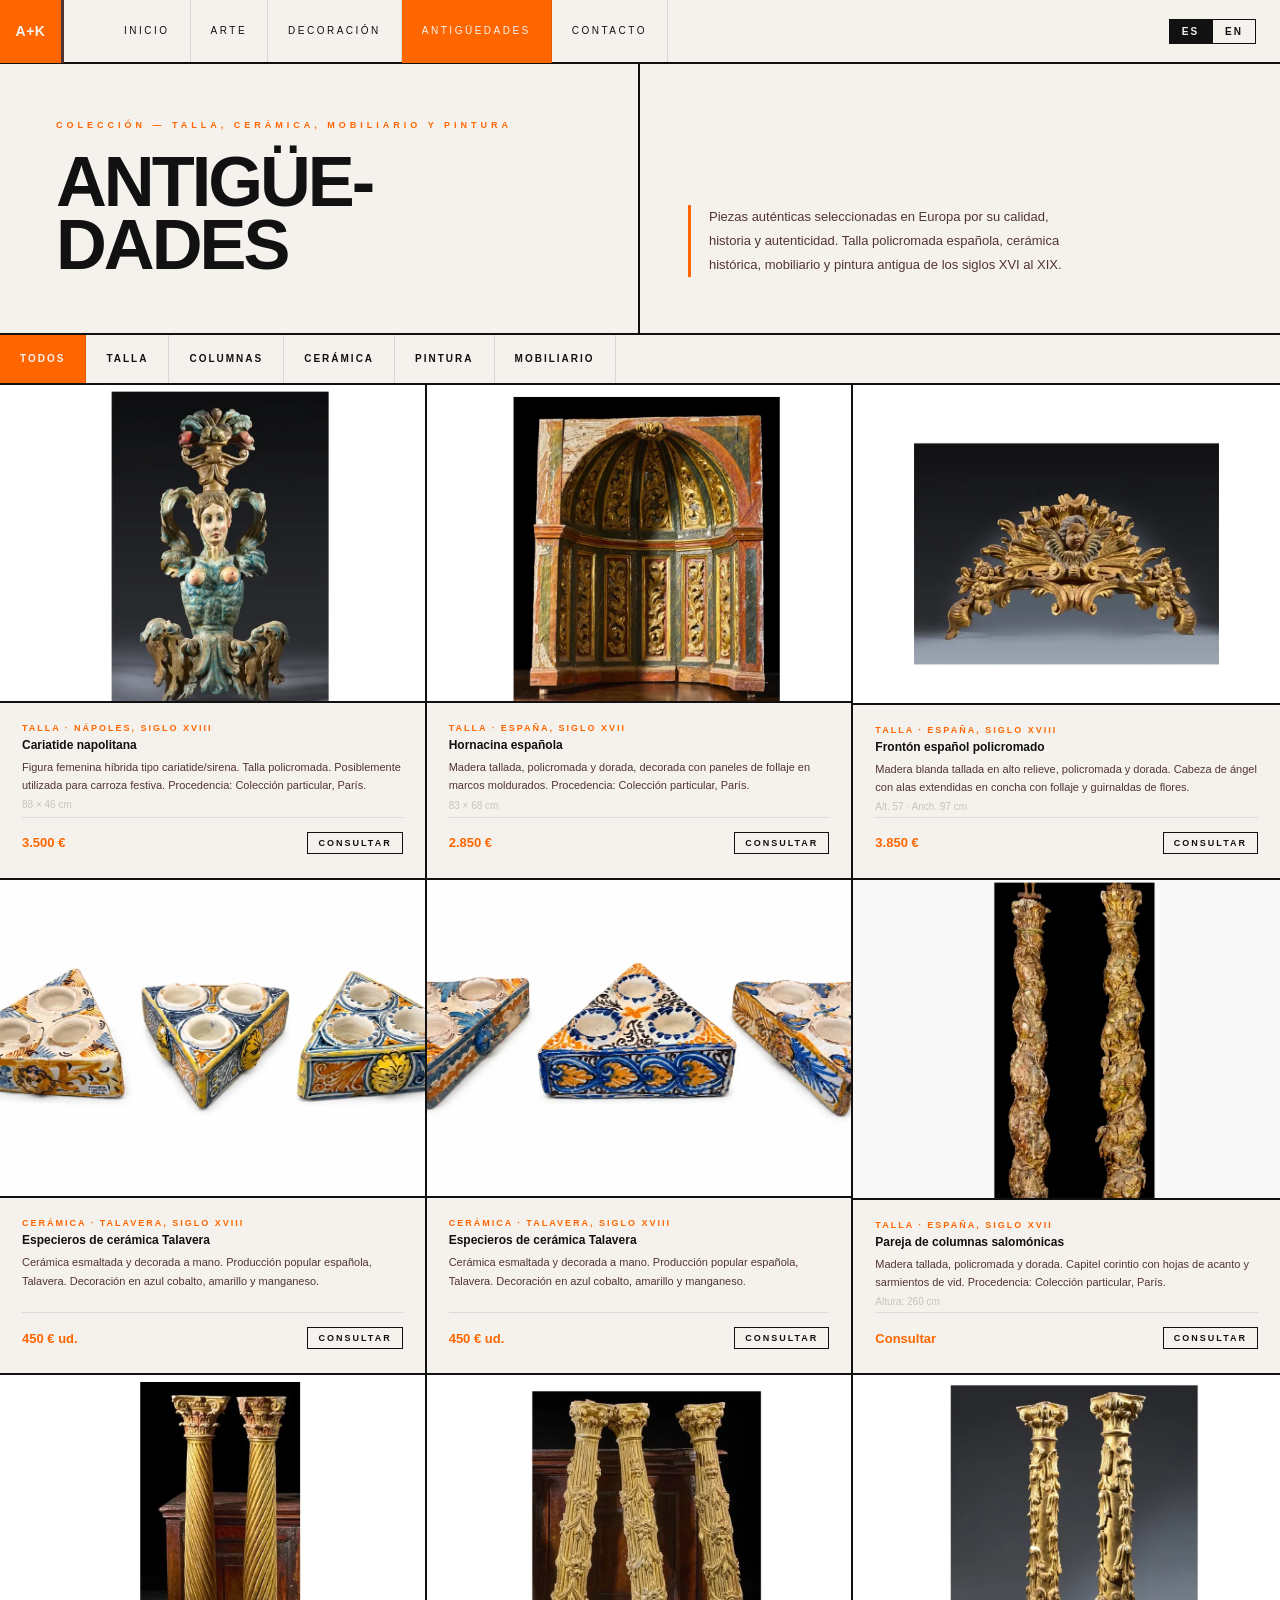
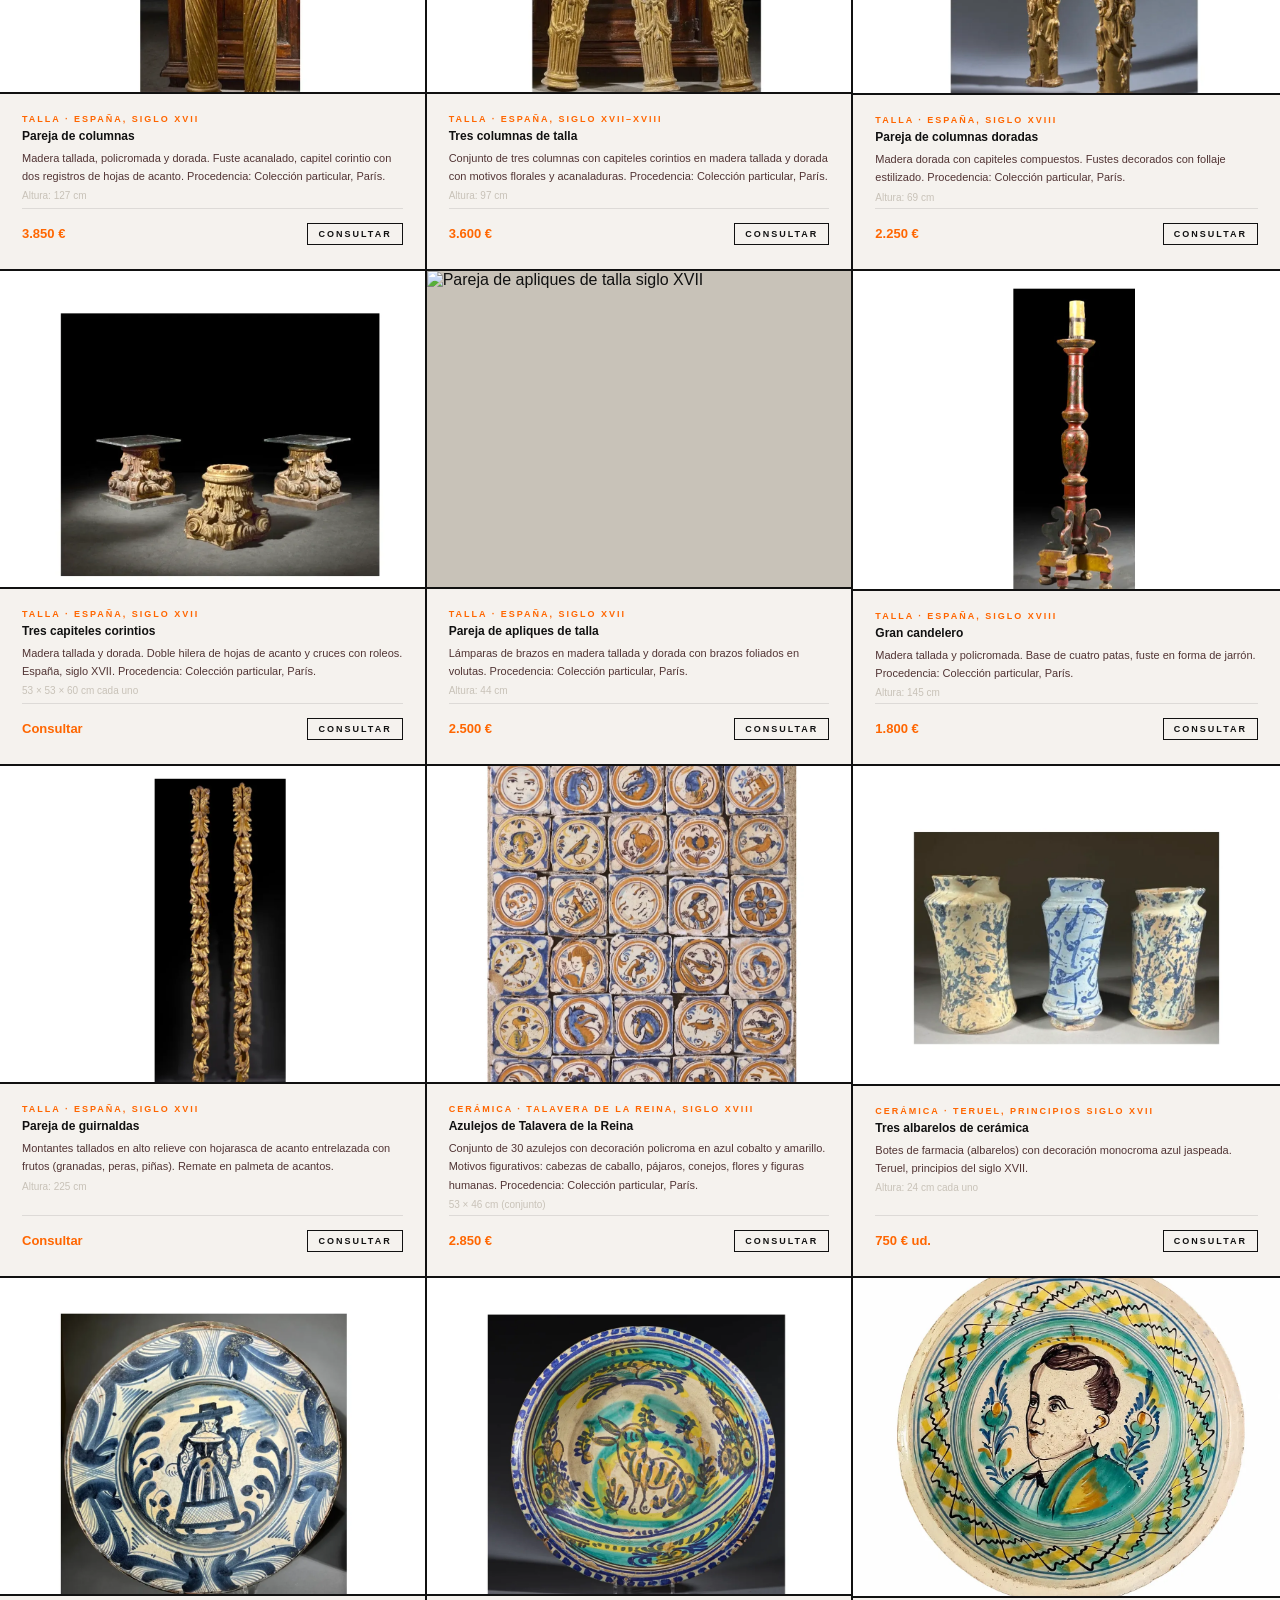
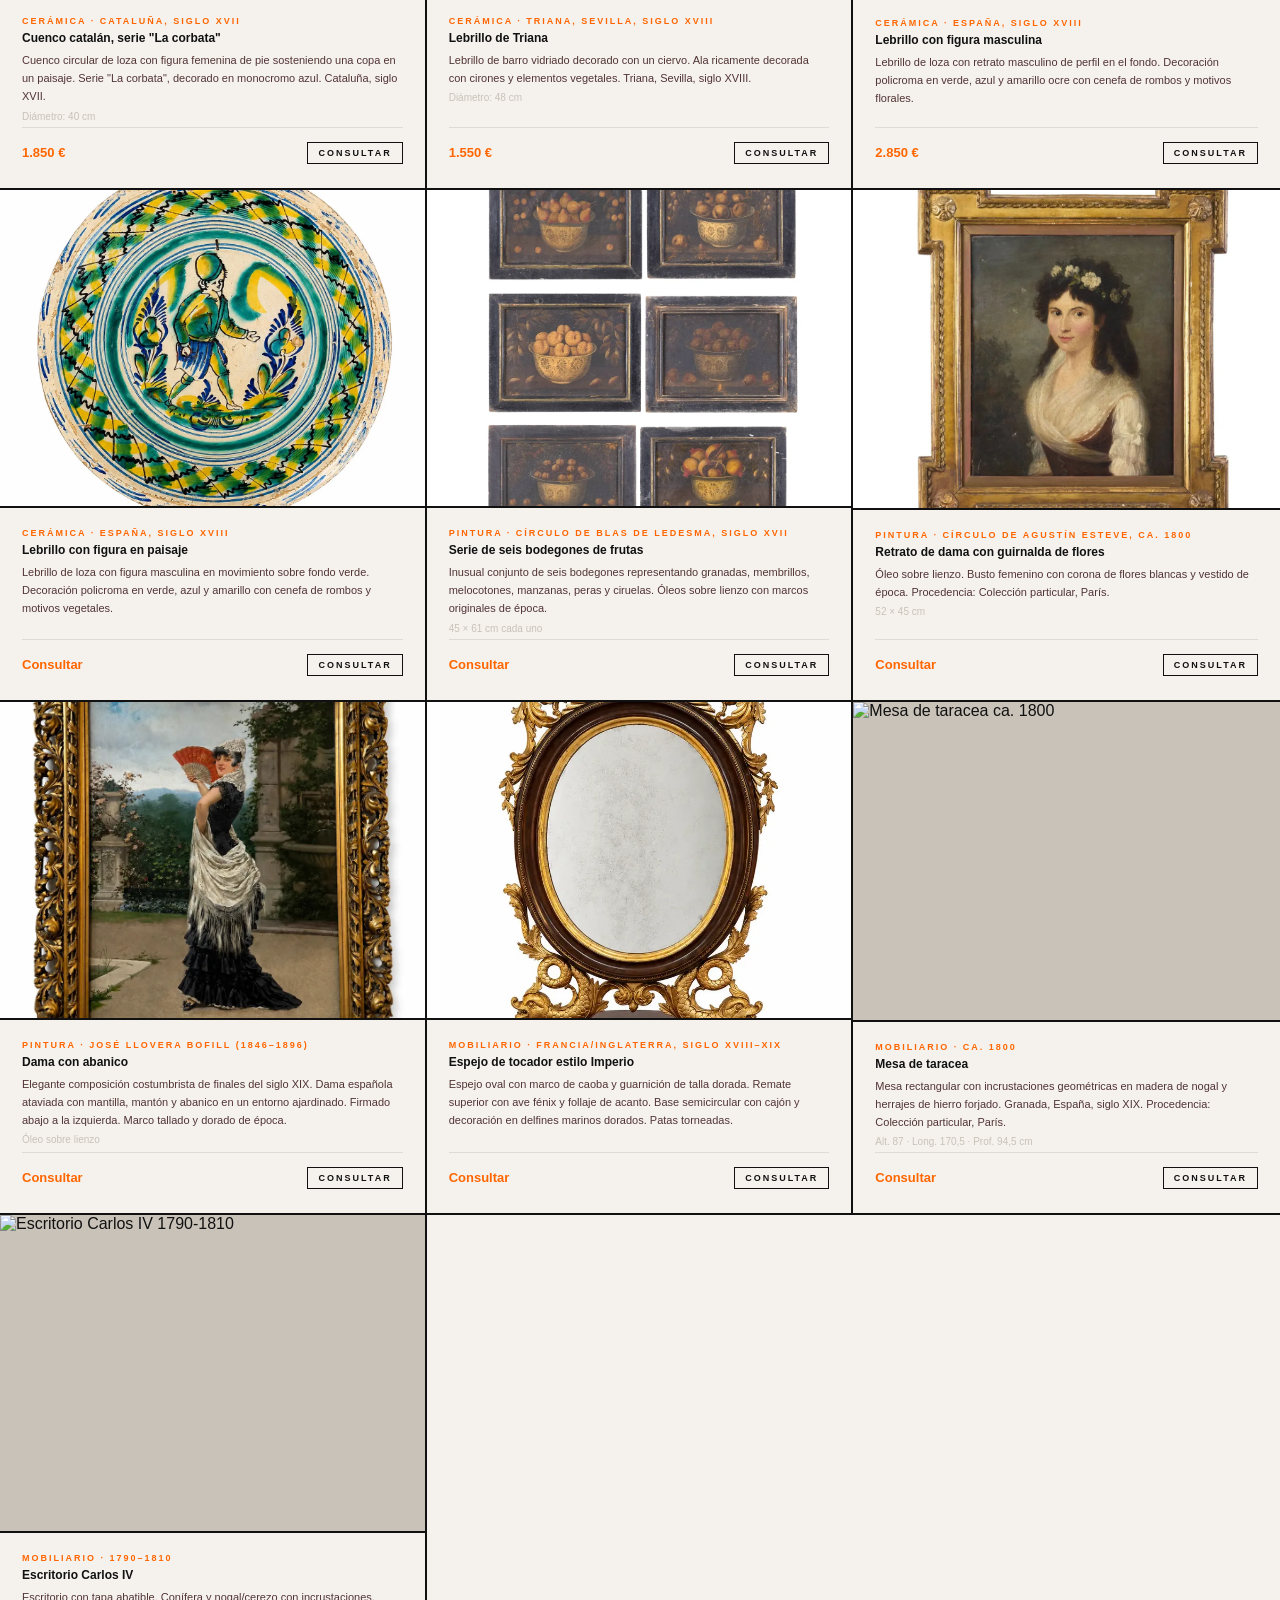
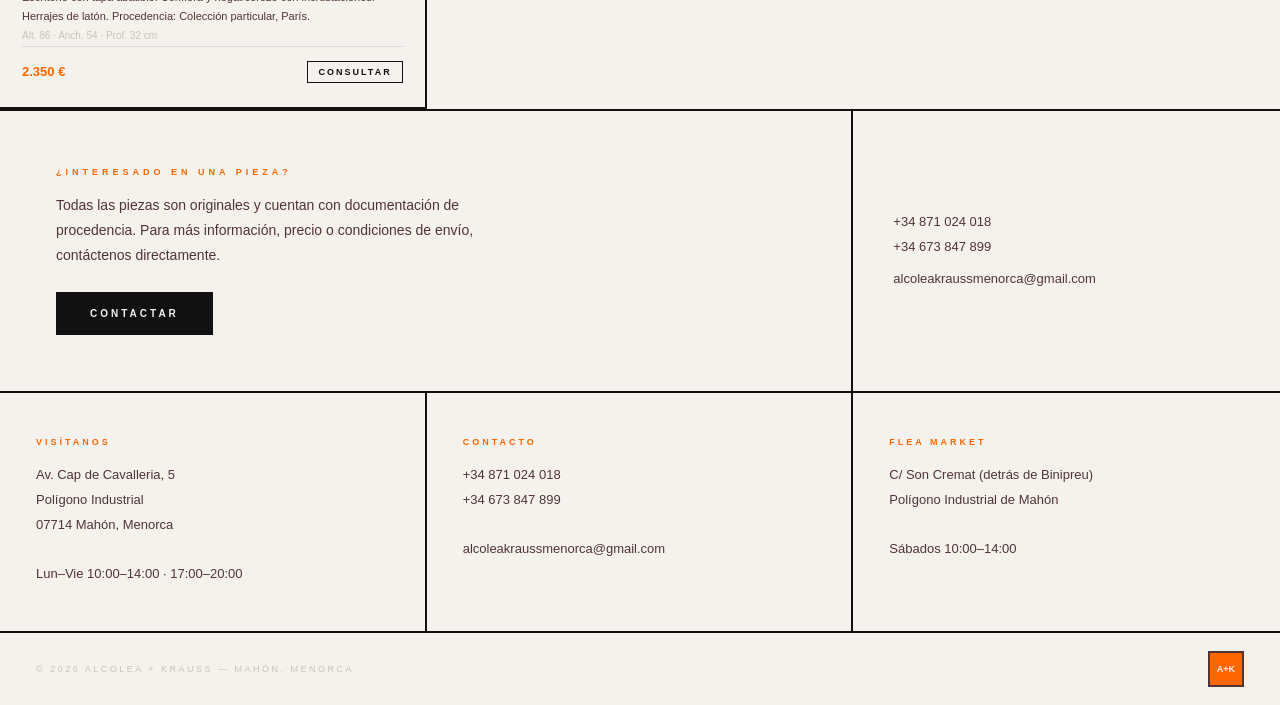
==== commit e8c7f30e: "Update antiguedades.html" ====
--- a/antiguedades.html
+++ b/antiguedades.html
@@ -116,7 +116,7 @@
       <span class="art-title-plain">Pareja de columnas salomónicas</span>
       <span class="art-desc">Madera tallada, policromada y dorada. Capitel corintio con hojas de acanto y sarmientos de vid. Procedencia: Colección particular, París.</span>
       <span class="art-dims">Altura: 260 cm</span>
-      <div class="art-footer"><span class="art-price">7.500 €</span><a class="art-inquiry" href="/contacto.html">Consultar</a></div>
+      <div class="art-footer"><span class="art-price">Consultar</span><a class="art-inquiry" href="/contacto.html">Consultar</a></div>
     </div>
   </div>
 
@@ -160,7 +160,7 @@
       <span class="art-title-plain">Tres capiteles corintios</span>
       <span class="art-desc">Madera tallada y dorada. Doble hilera de hojas de acanto y cruces con roleos. España, siglo XVII. Procedencia: Colección particular, París.</span>
       <span class="art-dims">53 × 53 × 60 cm cada uno</span>
-      <div class="art-footer"><span class="art-price">9.000 € · 3.000 € ud.</span><a class="art-inquiry" href="/contacto.html">Consultar</a></div>
+      <div class="art-footer"><span class="art-price">Consultar</span><a class="art-inquiry" href="/contacto.html">Consultar</a></div>
     </div>
   </div>
 
@@ -193,7 +193,7 @@
       <span class="art-title-plain">Pareja de guirnaldas</span>
       <span class="art-desc">Montantes tallados en alto relieve con hojarasca de acanto entrelazada con frutos (granadas, peras, piñas). Remate en palmeta de acantos.</span>
       <span class="art-dims">Altura: 225 cm</span>
-      <div class="art-footer"><span class="art-price">5.500 €</span><a class="art-inquiry" href="/contacto.html">Consultar</a></div>
+      <div class="art-footer"><span class="art-price">Consultar</span><a class="art-inquiry" href="/contacto.html">Consultar</a></div>
     </div>
   </div>
 
@@ -247,7 +247,7 @@
       <span class="art-cat">Cerámica · España, siglo XVIII</span>
       <span class="art-title-plain">Lebrillo con figura masculina</span>
       <span class="art-desc">Lebrillo de loza con retrato masculino de perfil en el fondo. Decoración policroma en verde, azul y amarillo ocre con cenefa de rombos y motivos florales.</span>
-      <div class="art-footer"><span class="art-price">Consultar</span><a class="art-inquiry" href="/contacto.html">Consultar</a></div>
+      <div class="art-footer"><span class="art-price">2.850 €</span><a class="art-inquiry" href="/contacto.html">Consultar</a></div>
     </div>
   </div>
 
@@ -279,7 +279,7 @@
       <span class="art-title-plain">Retrato de dama con guirnalda de flores</span>
       <span class="art-desc">Óleo sobre lienzo. Busto femenino con corona de flores blancas y vestido de época. Procedencia: Colección particular, París.</span>
       <span class="art-dims">52 × 45 cm</span>
-      <div class="art-footer"><span class="art-price">5.750 €</span><a class="art-inquiry" href="/contacto.html">Consultar</a></div>
+      <div class="art-footer"><span class="art-price">Consultar</span><a class="art-inquiry" href="/contacto.html">Consultar</a></div>
     </div>
   </div>
 
@@ -311,7 +311,7 @@
       <span class="art-title-plain">Mesa de taracea</span>
       <span class="art-desc">Mesa rectangular con incrustaciones geométricas en madera de nogal y herrajes de hierro forjado. Granada, España, siglo XIX. Procedencia: Colección particular, París.</span>
       <span class="art-dims">Alt. 87 · Long. 170,5 · Prof. 94,5 cm</span>
-      <div class="art-footer"><span class="art-price">8.500 €</span><a class="art-inquiry" href="/contacto.html">Consultar</a></div>
+      <div class="art-footer"><span class="art-price">Consultar</span><a class="art-inquiry" href="/contacto.html">Consultar</a></div>
     </div>
   </div>
 
